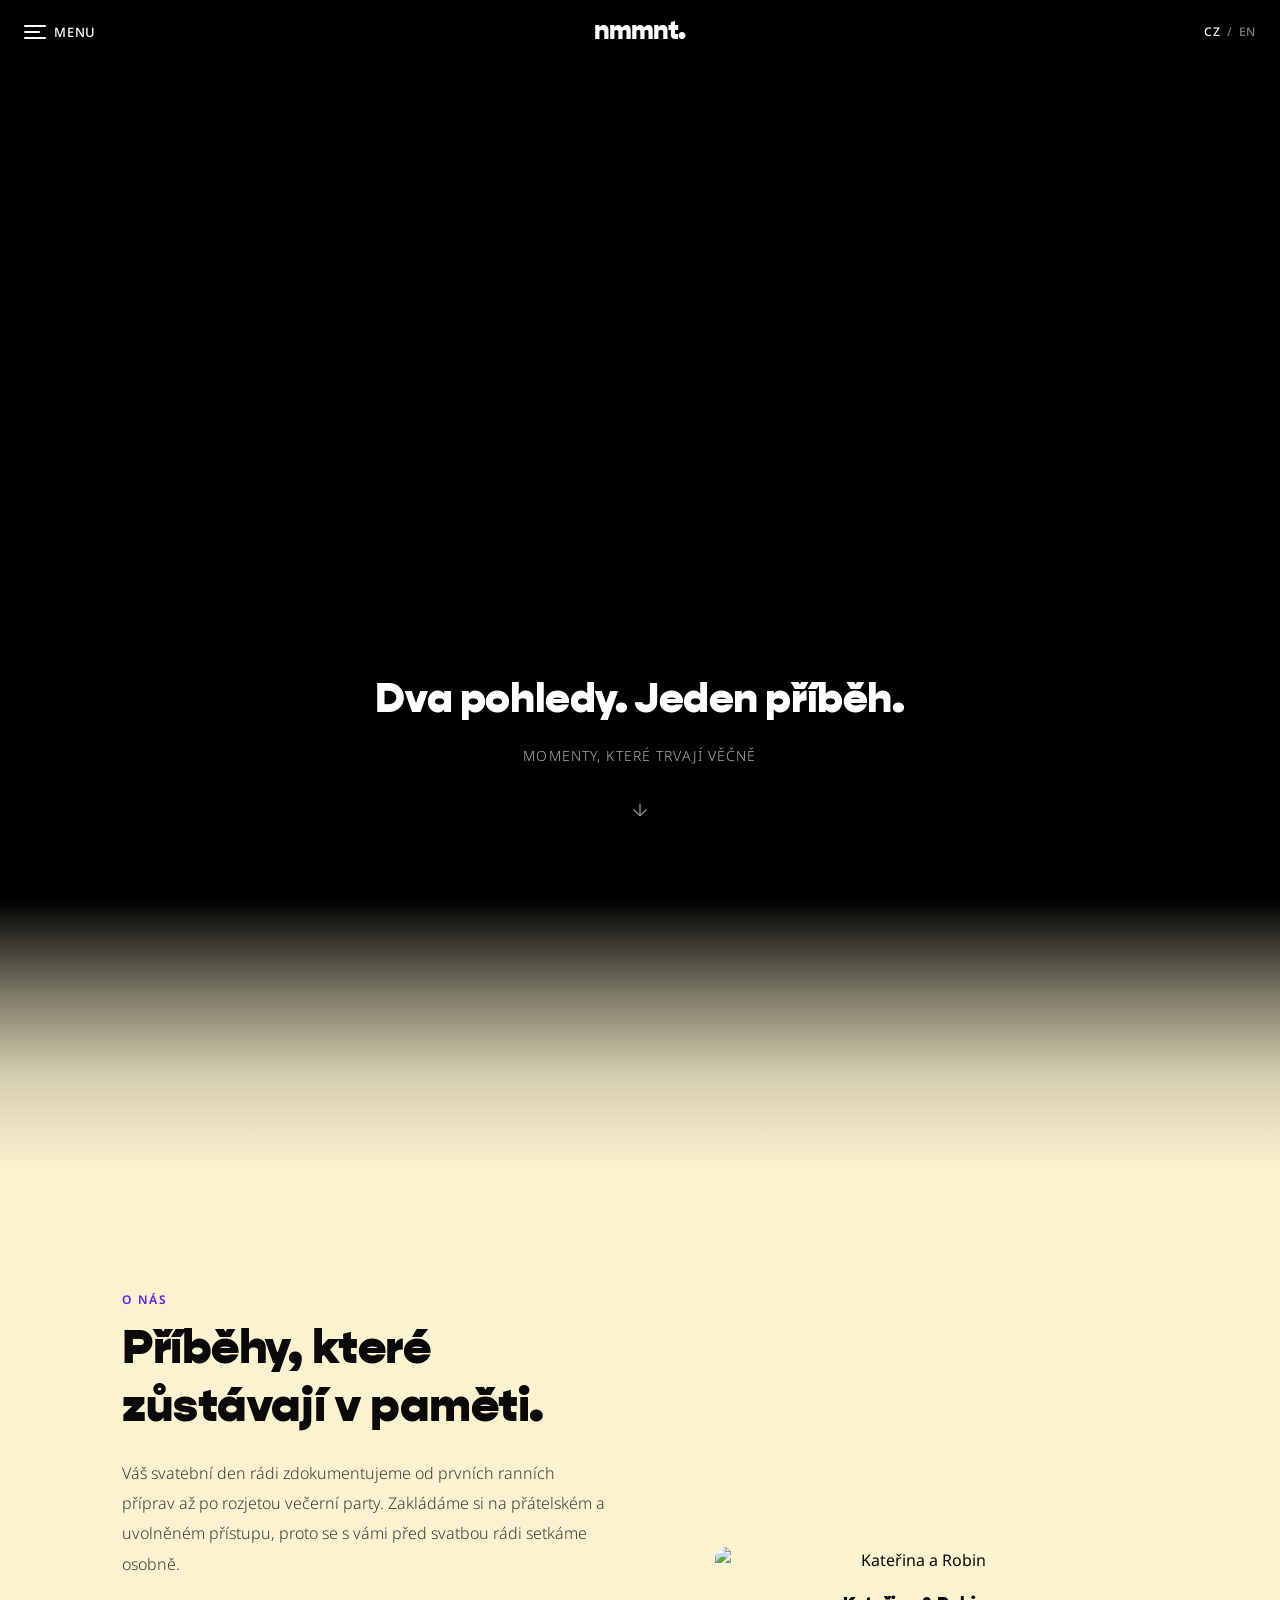
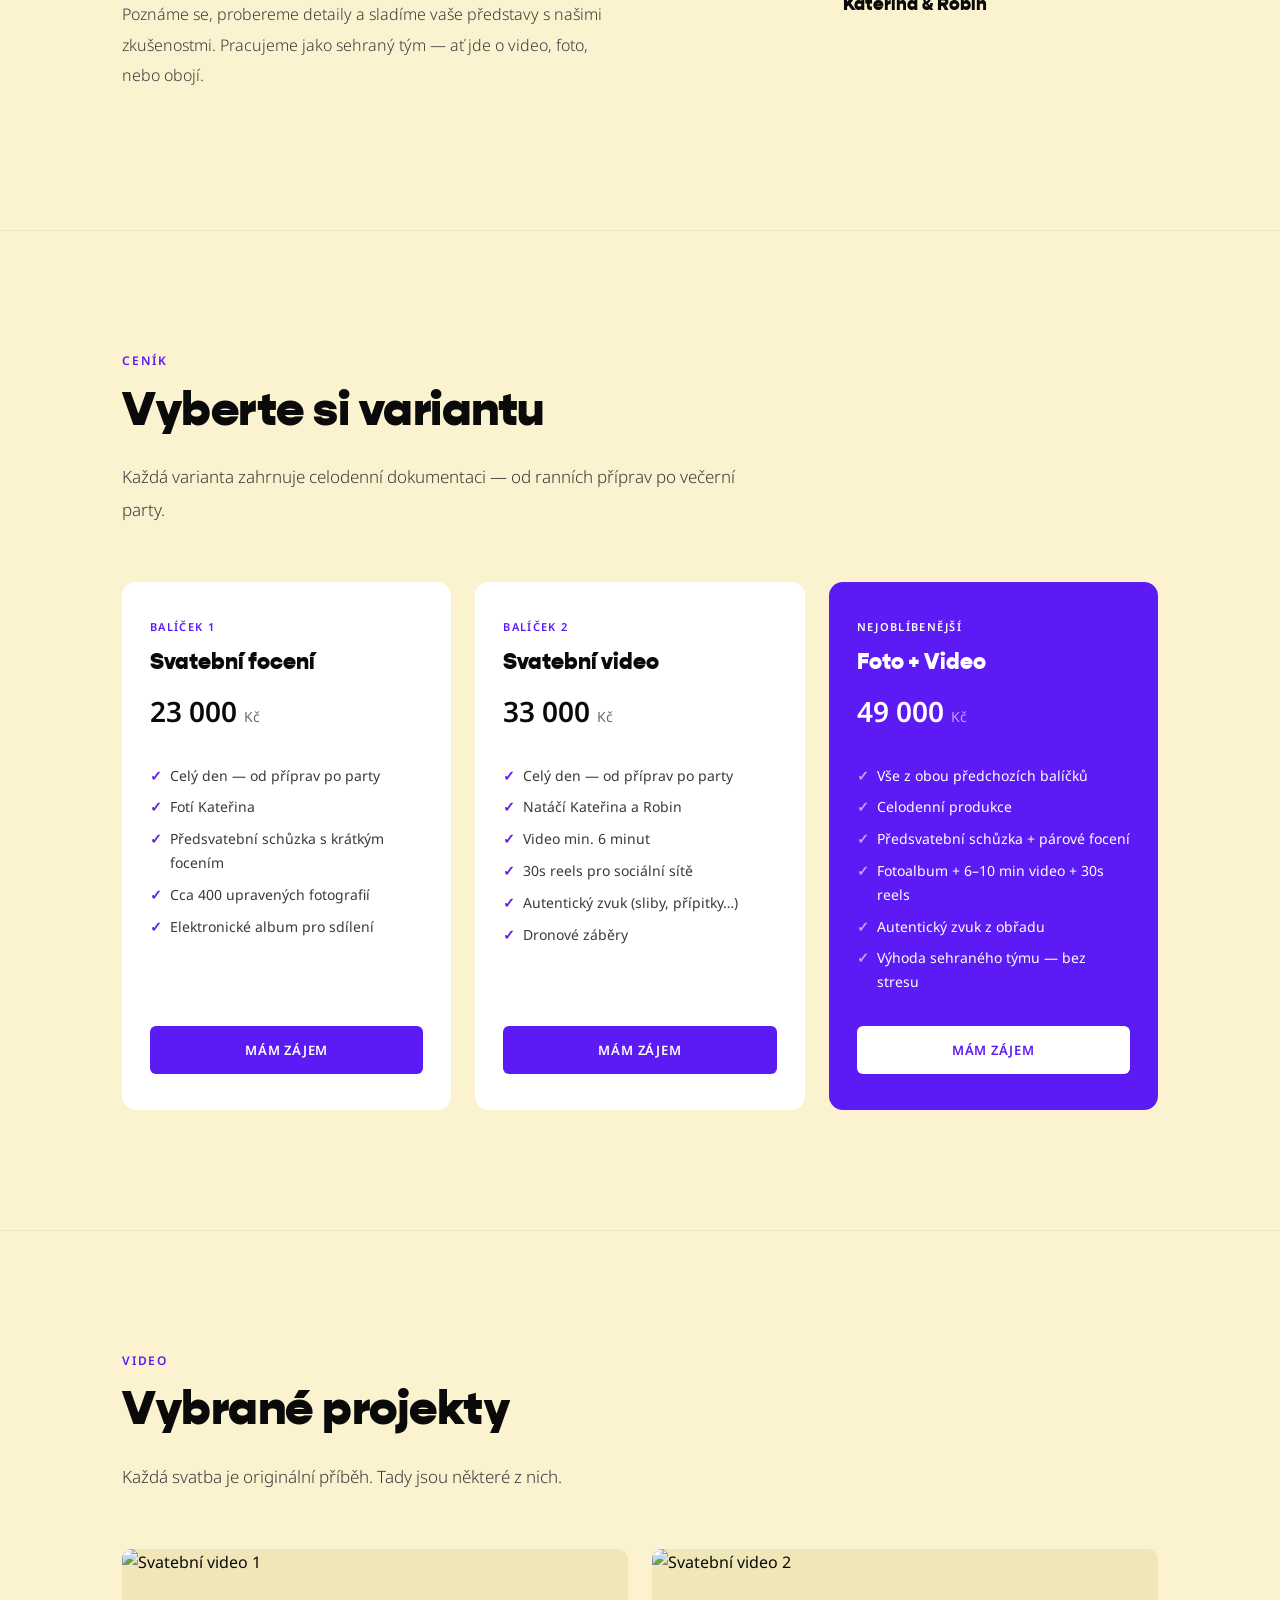
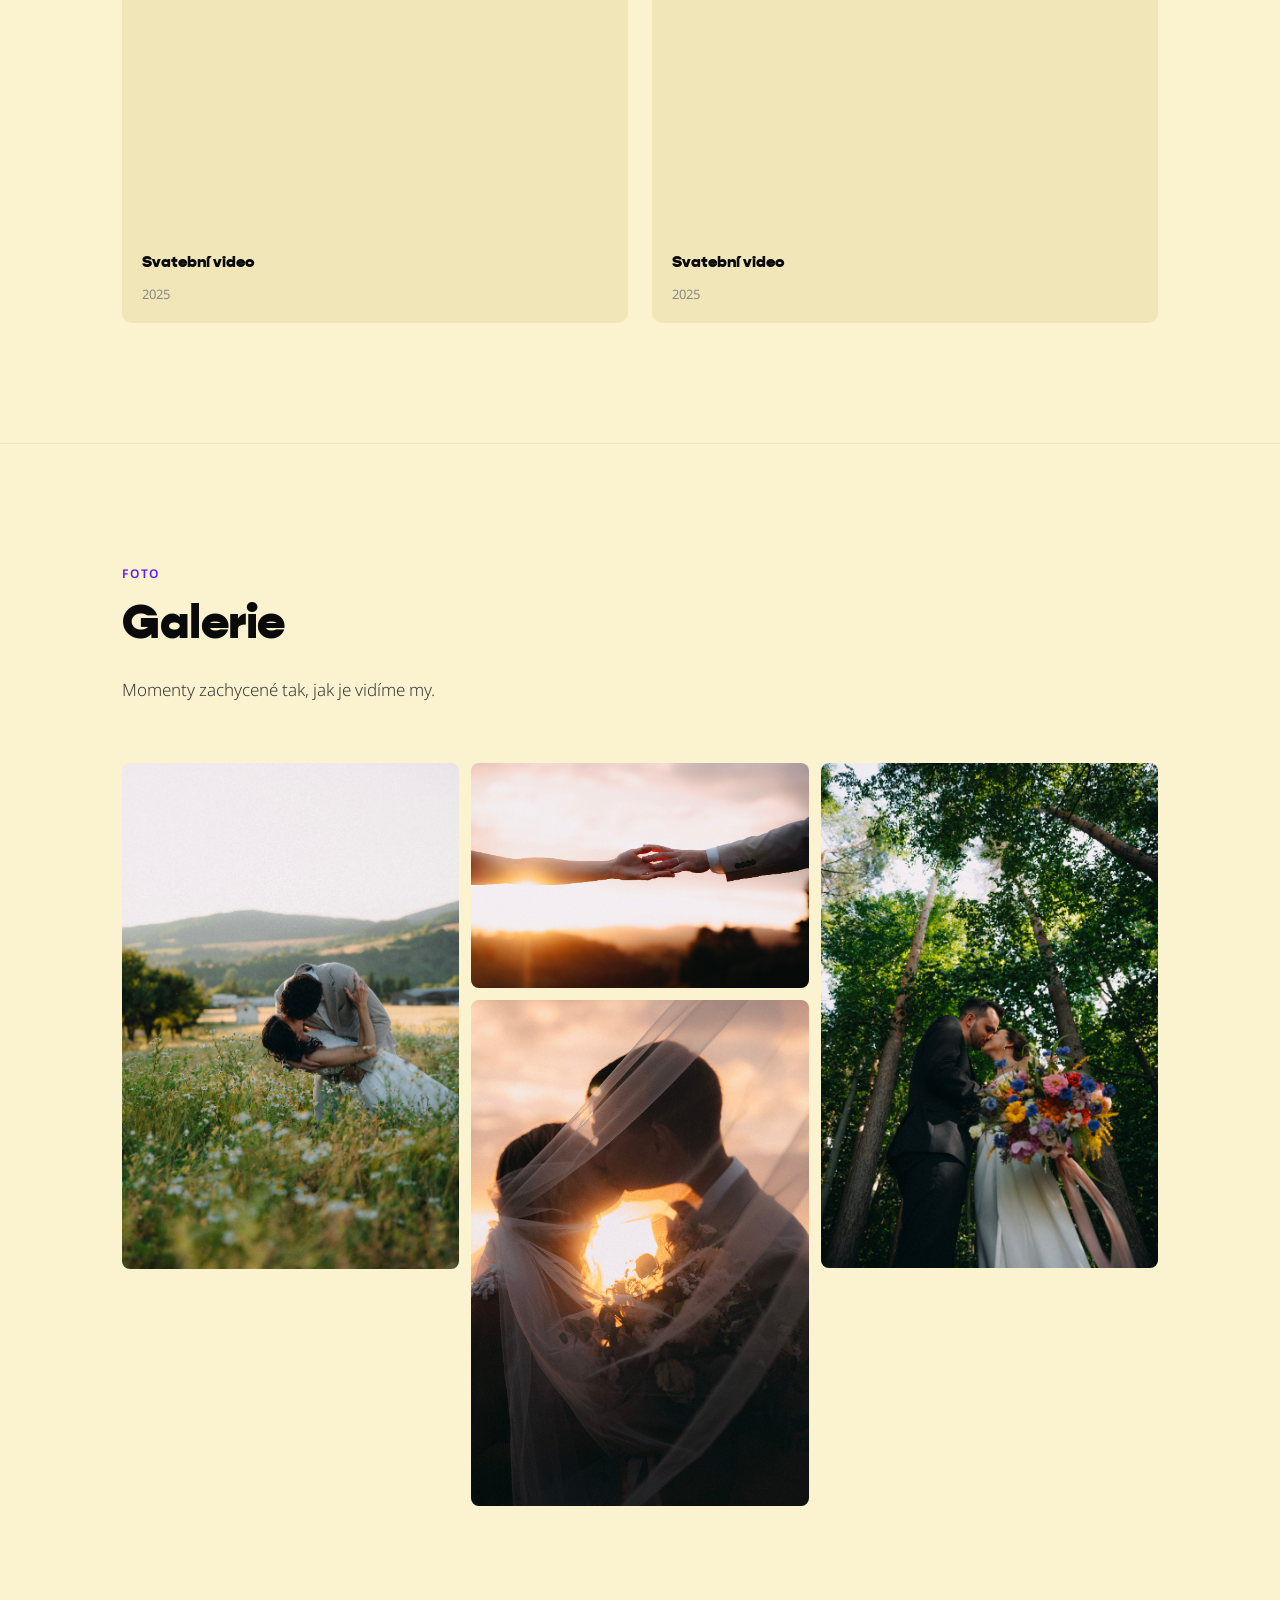
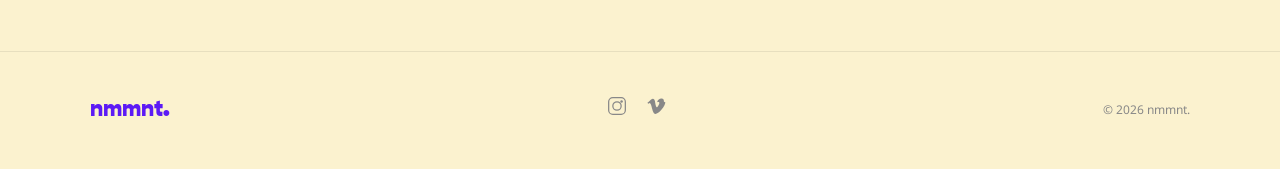
==== index.html @ 018c3c3c "Update index.html" ====
<!DOCTYPE html>
<html lang="cs">
<head>
    <meta charset="UTF-8">
    <meta name="viewport" content="width=device-width, initial-scale=1.0">
    <title>nmmnt. — svatební video &amp; foto</title>
    <meta name="description" content="nmmnt. — svatební video a foto produkce. Robin a Kateřina. Dva pohledy. Jeden příběh.">

    <link rel="preconnect" href="https://fonts.googleapis.com">
    <link rel="preconnect" href="https://fonts.gstatic.com" crossorigin>
    <link href="https://fonts.googleapis.com/css2?family=Noto+Sans:wght@300;400;500;600&display=swap" rel="stylesheet">

    <style>
        @font-face
        {
            font-family: 'GopherText';
            src: url('assets/fonts/GopherText-Heavy.woff2') format('woff2');
            font-weight: 800;
            font-style: normal;
            font-display: swap;
        }

        :root
        {
            --color-primary: #5c1af5;
            --color-bg: #fbf2cf;
            --color-bg-dark: #f0e6b8;
            --color-text: #0a0a0a;
            --color-text-light: #3a3a3a;
            --color-white: #ffffff;
            --color-gray: #888888;

            --font-heading: 'GopherText', 'Georgia', serif;
            --font-body: 'Noto Sans', sans-serif;

            --header-height: 64px;
            --inner-max: 1100px;
            --section-padding: 120px 32px;

            --ease-out: cubic-bezier(0.16, 1, 0.3, 1);
        }

        *, *::before, *::after { margin: 0; padding: 0; box-sizing: border-box; }

        html
        {
            font-size: 16px;
            scroll-behavior: smooth;
            -webkit-font-smoothing: antialiased;
            margin: 0;
            padding: 0;
            width: 100%;
            overflow-x: hidden;
        }

        body
        {
            font-family: var(--font-body);
            font-weight: 400;
            line-height: 1.7;
            color: var(--color-text);
            background: #000;
            margin: 0;
            padding: 0;
            width: 100%;
            overflow-x: hidden;
        }

        iframe
        {
            border: none;
            margin: 0;
            padding: 0;
        }

        a { color: inherit; text-decoration: none; }
        img { max-width: 100%; height: auto; display: block; }
        ul { list-style: none; }
        button { border: none; background: none; cursor: pointer; font-family: inherit; color: inherit; }

        /* HEADER */
        #header
        {
            position: fixed; top: 0; left: 0; width: 100%;
            height: var(--header-height); z-index: 1000;
            display: flex; align-items: center; justify-content: center;
            padding: 0 24px; transition: background 0.4s ease;
        }

        #header.scrolled
        {
            background: rgba(251, 242, 207, 0.92);
            backdrop-filter: blur(20px);
            -webkit-backdrop-filter: blur(20px);
        }

        .header-logo
        {
            position: absolute; left: 50%; transform: translateX(-50%);
            font-family: var(--font-heading); font-weight: 800; font-size: 26px;
            color: var(--color-primary); letter-spacing: -0.02em; z-index: 2;
        }

        .menu-toggle
        {
            position: absolute; left: 24px;
            display: flex; align-items: center; gap: 8px;
            font-size: 13px; font-weight: 500; letter-spacing: 0.06em;
            text-transform: uppercase; color: var(--color-text); z-index: 2;
            transition: color 0.3s ease;
        }

        .menu-toggle:hover { color: var(--color-primary); }

        .menu-toggle-icon
        {
            display: flex; flex-direction: column; gap: 4px; width: 22px;
        }

        .menu-toggle-icon span
        {
            display: block; height: 2px; background: currentColor;
            border-radius: 2px; transition: transform 0.3s ease, opacity 0.3s ease, width 0.3s ease;
        }

        .menu-toggle-icon span:nth-child(2) { width: 16px; }

        .menu-toggle.open .menu-toggle-icon span:nth-child(1) { transform: translateY(6px) rotate(45deg); }
        .menu-toggle.open .menu-toggle-icon span:nth-child(2) { opacity: 0; }
        .menu-toggle.open .menu-toggle-icon span:nth-child(3) { transform: translateY(-6px) rotate(-45deg); }

        .header-lang
        {
            position: absolute; right: 24px;
            display: flex; gap: 6px; font-size: 12px;
            font-weight: 500; letter-spacing: 0.06em; z-index: 2;
        }

        .header-lang a { color: var(--color-gray); transition: color 0.3s ease; }
        .header-lang a.active { color: var(--color-text); }
        .header-lang a:hover { color: var(--color-primary); }
        .header-lang span { color: var(--color-gray); }

        /* DROPDOWN MENU */
        .dropdown-menu
        {
            position: fixed; top: 0; left: 0; width: 100%; height: 100vh;
            background: rgba(251, 242, 207, 0.97);
            backdrop-filter: blur(30px); -webkit-backdrop-filter: blur(30px);
            z-index: 999; display: flex; align-items: center; justify-content: center;
            opacity: 0; visibility: hidden;
            transition: opacity 0.5s var(--ease-out), visibility 0.5s;
        }

        .dropdown-menu.open { opacity: 1; visibility: visible; }

        .dropdown-menu nav ul
        {
            display: flex; flex-direction: column; align-items: center; gap: 24px;
        }

        .dropdown-menu nav a
        {
            font-family: var(--font-heading); font-weight: 800;
            font-size: clamp(32px, 6vw, 52px); color: var(--color-text);
            letter-spacing: -0.01em; transition: color 0.3s ease;
        }

        .dropdown-menu nav a:hover { color: var(--color-primary); }

        .dropdown-menu .menu-socials
        {
            position: absolute; bottom: 48px; display: flex; gap: 32px;
        }

        .dropdown-menu .menu-socials a
        {
            font-size: 14px; font-weight: 400; color: var(--color-gray);
        }

        .dropdown-menu .menu-socials a:hover { color: var(--color-primary); }

        /* ============================================
           HERO — FIXED FULLSCREEN VIDEO (4:3)
           ============================================ */
        .hero
        {
            position: fixed;
            top: 0;
            left: 0;
            width: 100%;
            height: 100vh;
            overflow: hidden;
            z-index: 0;
            background: #000;
        }

        .hero-video
        {
            position: absolute;
            top: 0;
            left: 0;
            width: 100%;
            height: 100%;
            overflow: hidden;
            background: #000;
        }

        .hero-video iframe
        {
            position: absolute;
            top: 50%;
            left: 50%;
            width: 100vw;
            height: 75vw;
            min-height: 100vh;
            min-width: 133.33vh;
            transform: translate(-50%, -50%);
            pointer-events: none;
            border: none;
        }

        .hero-overlay
        {
            position: absolute;
            top: 0;
            left: 0;
            width: 100%;
            height: 100%;
            background: linear-gradient(
                to bottom,
                rgba(0, 0, 0, 0.25) 0%,
                rgba(0, 0, 0, 0.0) 35%,
                rgba(0, 0, 0, 0.45) 100%
            );
            z-index: 2;
            pointer-events: none;
        }

        .hero-spacer
        {
            position: relative;
            height: 100vh;
            z-index: 1;
            pointer-events: none;
        }

        .hero-content
        {
            position: fixed;
            bottom: 80px;
            left: 50%;
            transform: translateX(-50%);
            text-align: center;
            z-index: 3;
            width: 100%;
            padding: 0 24px;
            pointer-events: none;
            transition: opacity 0.1s linear;
        }

        .hero-tagline
        {
            font-family: var(--font-heading);
            font-weight: 800;
            font-size: clamp(24px, 4vw, 42px);
            color: var(--color-white);
            letter-spacing: -0.01em;
            margin-bottom: 8px;
            text-shadow: 0 2px 30px rgba(0, 0, 0, 0.4);
        }

        .hero-sub
        {
            font-size: 14px;
            font-weight: 300;
            color: rgba(255, 255, 255, 0.7);
            letter-spacing: 0.08em;
            text-transform: uppercase;
            margin-bottom: 32px;
        }

        .hero-scroll-hint
        {
            display: flex;
            flex-direction: column;
            align-items: center;
            gap: 8px;
            color: rgba(255, 255, 255, 0.6);
            font-size: 11px;
            letter-spacing: 0.12em;
            text-transform: uppercase;
        }

        .hero-scroll-hint svg
        {
            animation: scrollBounce 2s ease-in-out infinite;
        }

        @keyframes scrollBounce
        {
            0%, 100% { transform: translateY(0); }
            50% { transform: translateY(6px); }
        }

        /* ============================================
           CONTENT
           ============================================ */
        .content
        {
            position: relative;
            z-index: 10;
        }

        .content::before
        {
            content: '';
            display: block;
            height: 30vh;
            background: linear-gradient(
                to bottom,
                rgba(251, 242, 207, 0) 0%,
                rgba(251, 242, 207, 0.5) 35%,
                rgba(251, 242, 207, 0.85) 65%,
                rgba(251, 242, 207, 1) 100%
            );
            pointer-events: none;
        }

        .sec
        {
            background: var(--color-bg);
        }

        .section-inner
        {
            max-width: var(--inner-max); margin: 0 auto;
            padding: var(--section-padding);
        }

        .section-label
        {
            font-size: 12px; font-weight: 600; letter-spacing: 0.15em;
            text-transform: uppercase; color: var(--color-primary); margin-bottom: 12px;
        }

        .section-title
        {
            font-family: var(--font-heading); font-weight: 800;
            font-size: clamp(28px, 4.5vw, 48px); line-height: 1.2;
            color: var(--color-text); margin-bottom: 20px; letter-spacing: -0.01em;
        }

        .section-desc
        {
            font-size: clamp(15px, 1.6vw, 17px); font-weight: 300;
            line-height: 1.9; color: var(--color-text-light);
            max-width: 640px; margin-bottom: 56px;
        }

/* ABOUT */
.about-grid
{
    display: grid;
    grid-template-columns: 1fr 1fr;
    gap: 64px;
    align-items: center;
}

.about-text p
{
    font-size: 16px;
    font-weight: 300;
    line-height: 1.9;
    color: var(--color-text-light);
    margin-bottom: 20px;
}

.about-photo
{
    display: flex;
    flex-direction: column;
    align-items: center;
    text-align: center;
}

.about-photo img
{
    width: 100%;
    max-width: 400px;
    border-radius: 12px;
    margin-bottom: 16px;
}

.about-photo-caption
{
    font-family: var(--font-heading);
    font-weight: 800;
    font-size: 18px;
    color: var(--color-text);
}


        /* PRICING */
        .sec-pricing { border-top: 1px solid rgba(0,0,0,0.06); }

        .pricing-grid
        {
            display: grid; grid-template-columns: repeat(3, 1fr);
            gap: 24px; align-items: stretch;
        }

        .pricing-card
        {
            background: var(--color-white); border-radius: 14px;
            padding: 36px 28px; display: flex; flex-direction: column;
            transition: transform 0.4s var(--ease-out), box-shadow 0.4s ease;
        }

        .pricing-card:hover
        {
            transform: translateY(-4px);
            box-shadow: 0 16px 48px rgba(92, 26, 245, 0.08);
        }

        .pricing-card.featured
        {
            background: var(--color-primary); color: var(--color-white);
        }

        .pricing-card.featured .pricing-label,
        .pricing-card.featured .pricing-price,
        .pricing-card.featured .pricing-list li
        {
            color: var(--color-white);
        }

        .pricing-card.featured .pricing-list li::before
        {
            color: rgba(255,255,255,0.6);
        }

        .pricing-card.featured .pricing-cta
        {
            background: var(--color-white); color: var(--color-primary);
        }

        .pricing-card.featured .pricing-cta:hover
        {
            background: var(--color-bg);
        }

        .pricing-label
        {
            font-size: 11px; font-weight: 600; letter-spacing: 0.12em;
            text-transform: uppercase; color: var(--color-primary); margin-bottom: 8px;
        }

        .pricing-name
        {
            font-family: var(--font-heading); font-weight: 800;
            font-size: 22px; margin-bottom: 6px;
        }

        .pricing-price
        {
            font-size: 28px; font-weight: 600; color: var(--color-text);
            margin-bottom: 24px;
        }

        .pricing-price small
        {
            font-size: 14px; font-weight: 400; opacity: 0.6;
        }

        .pricing-list
        {
            flex: 1; margin-bottom: 28px;
        }

        .pricing-list li
        {
            font-size: 14px; line-height: 1.7; color: var(--color-text-light);
            padding: 4px 0 4px 20px; position: relative;
        }

        .pricing-list li::before
        {
            content: '✓'; position: absolute; left: 0;
            color: var(--color-primary); font-weight: 600;
        }

        .pricing-cta
        {
            display: inline-block; text-align: center;
            font-size: 13px; font-weight: 600; letter-spacing: 0.06em;
            text-transform: uppercase; color: var(--color-white);
            background: var(--color-primary); border: none;
            border-radius: 6px; padding: 13px 24px; cursor: pointer;
            transition: background 0.3s ease, transform 0.2s ease;
        }

        .pricing-cta:hover
        {
            background: #4a10d4; transform: translateY(-1px);
        }

        /* PORTFOLIO */
        .sec-portfolio { border-top: 1px solid rgba(0,0,0,0.06); }

        .portfolio-reel
        {
            display: grid; grid-template-columns: repeat(2, 1fr); gap: 24px;
        }

        .portfolio-item
        {
            cursor: pointer; border-radius: 10px; overflow: hidden;
            background: var(--color-bg-dark);
            transition: transform 0.4s var(--ease-out), box-shadow 0.4s ease;
        }

        .portfolio-item:hover
        {
            transform: translateY(-3px);
            box-shadow: 0 16px 48px rgba(92,26,245,0.1);
        }

        .portfolio-thumb
        {
            position: relative; aspect-ratio: 16/9; overflow: hidden;
        }

        .portfolio-thumb img
        {
            width: 100%; height: 100%; object-fit: cover;
            transition: transform 0.6s var(--ease-out);
        }

        .portfolio-item:hover .portfolio-thumb img { transform: scale(1.04); }

        .portfolio-play
        {
            position: absolute; top: 50%; left: 50%;
            transform: translate(-50%,-50%);
            width: 56px; height: 56px; background: rgba(92,26,245,0.85);
            border-radius: 50%; display: flex; align-items: center;
            justify-content: center; color: var(--color-white);
            opacity: 0; transition: opacity 0.3s ease;
        }

        .portfolio-item:hover .portfolio-play { opacity: 1; }

        .portfolio-info { padding: 16px 20px; }

        .portfolio-info h5
        {
            font-family: var(--font-heading); font-weight: 800;
            font-size: 16px; color: var(--color-text); margin-bottom: 3px;
        }

        .portfolio-info span { font-size: 13px; color: var(--color-gray); }

        /* FOTO — masonry-like grid */
        .sec-foto { border-top: 1px solid rgba(0,0,0,0.06); }

        .foto-grid
        {
            columns: 3;
            column-gap: 12px;
        }

        .foto-item
        {
            break-inside: avoid;
            border-radius: 8px;
            overflow: hidden;
            cursor: pointer;
            margin-bottom: 12px;
        }

        .foto-item img
        {
            width: 100%;
            height: auto;
            display: block;
            transition: transform 0.5s var(--ease-out);
        }

        .foto-item:hover img { transform: scale(1.04); }

        /* CONTACT */
        .sec-contact { border-top: 1px solid rgba(0,0,0,0.06); }

        .contact-grid
        {
            display: grid; grid-template-columns: 1fr 1fr;
            gap: 64px; align-items: start;
        }

        .contact-info { display: flex; flex-direction: column; gap: 28px; }

        .contact-item h5
        {
            font-size: 11px; font-weight: 600; letter-spacing: 0.12em;
            text-transform: uppercase; color: var(--color-gray); margin-bottom: 4px;
        }

        .contact-item a,
        .contact-item p { font-size: 17px; color: var(--color-text); }
        .contact-item a:hover { color: var(--color-primary); }

        .contact-form { display: flex; flex-direction: column; gap: 20px; }

        .form-group label
        {
            display: block; font-size: 11px; font-weight: 600;
            letter-spacing: 0.08em; text-transform: uppercase;
            color: var(--color-gray); margin-bottom: 6px;
        }

        .form-group input,
        .form-group textarea,
        .form-group select
        {
            width: 100%; background: rgba(0,0,0,0.04);
            border: 1px solid rgba(0,0,0,0.1); border-radius: 6px;
            padding: 12px 16px; color: var(--color-text);
            font-size: 15px; outline: none;
            transition: border-color 0.3s ease;
            font-family: var(--font-body);
        }

        .form-group input:focus,
        .form-group textarea:focus,
        .form-group select:focus { border-color: var(--color-primary); }

        .form-group textarea { resize: vertical; min-height: 100px; }

        .form-group select
        {
            appearance: none; -webkit-appearance: none;
            background-image: url("data:image/svg+xml,%3Csvg width='12' height='8' viewBox='0 0 12 8' fill='none' xmlns='http://www.w3.org/2000/svg'%3E%3Cpath d='M1 1L6 6L11 1' stroke='%23888' stroke-width='1.5'/%3E%3C/svg%3E");
            background-repeat: no-repeat; background-position: right 16px center;
            padding-right: 40px;
        }

        .form-submit
        {
            align-self: flex-start; font-size: 13px; font-weight: 600;
            letter-spacing: 0.06em; text-transform: uppercase;
            color: var(--color-white); background: var(--color-primary);
            border: none; border-radius: 6px; padding: 13px 36px;
            cursor: pointer; transition: background 0.3s ease, transform 0.2s ease;
        }

        .form-submit:hover { background: #4a10d4; transform: translateY(-1px); }

        /* FOOTER */
        #footer
        {
            position: relative; z-index: 10;
            background: var(--color-bg);
            border-top: 1px solid rgba(0,0,0,0.08); padding: 40px 32px;
        }

        .footer-inner
        {
            max-width: var(--inner-max); margin: 0 auto;
            display: flex; align-items: center; justify-content: space-between;
        }

        .footer-logo
        {
            font-family: var(--font-heading); font-weight: 800;
            font-size: 22px; color: var(--color-primary);
        }

        .footer-social { display: flex; gap: 20px; }
        .footer-social a { color: var(--color-gray); transition: color 0.3s ease; }
        .footer-social a:hover { color: var(--color-primary); }
        .footer-copy { font-size: 12px; color: var(--color-gray); }

        /* MODAL */
        .modal
        {
            position: fixed; top: 0; left: 0; width: 100%; height: 100%;
            z-index: 10000; display: flex; align-items: center;
            justify-content: center; opacity: 0; visibility: hidden;
            transition: opacity 0.4s ease, visibility 0.4s;
        }

        .modal.open { opacity: 1; visibility: visible; }

        .modal-bg
        {
            position: absolute; top: 0; left: 0; width: 100%; height: 100%;
            background: rgba(0,0,0,0.92); cursor: pointer;
        }

        .modal-close
        {
            position: absolute; top: 20px; right: 28px;
            font-size: 36px; color: var(--color-white); z-index: 2;
            line-height: 1; transition: opacity 0.3s ease;
        }

        .modal-close:hover { opacity: 0.6; }

        .modal-inner
        {
            position: relative; z-index: 1; width: 90%;
            max-width: 1100px; aspect-ratio: 16/9;
        }

        .modal-inner iframe
        {
            width: 100%; height: 100%; border: none; border-radius: 8px;
        }

        /* ANIMATIONS */
        .anime
        {
            opacity: 0; transform: translateY(30px);
            transition: opacity 0.8s var(--ease-out), transform 0.8s var(--ease-out);
        }

        .anime.visible { opacity: 1; transform: translateY(0); }

        .pricing-grid .anime:nth-child(2) { transition-delay: 0.1s; }
        .pricing-grid .anime:nth-child(3) { transition-delay: 0.2s; }

        .portfolio-reel .anime:nth-child(2) { transition-delay: 0.1s; }
        .portfolio-reel .anime:nth-child(3) { transition-delay: 0.2s; }
        .portfolio-reel .anime:nth-child(4) { transition-delay: 0.3s; }

        /* RESPONSIVE */
        @media (max-width: 1024px)
        {
            .about-grid, .contact-grid { grid-template-columns: 1fr; gap: 48px; }
            .pricing-grid { grid-template-columns: 1fr; max-width: 420px; margin: 0 auto; }
            .about-team-single { margin-top: 16px; }
        }

        @media (max-width: 768px)
        {
            :root { --section-padding: 72px 20px; --header-height: 56px; }
            .menu-toggle-label { display: none; }
            .portfolio-reel { grid-template-columns: 1fr; }
            .foto-grid { columns: 2; }
            .footer-inner { flex-direction: column; gap: 16px; text-align: center; }
        }

        @media (max-width: 480px)
        {
            .foto-grid { columns: 1; }
        }

        body.locked { overflow: hidden; }

        #header.on-video .menu-toggle,
        #header.on-video .header-logo,
        #header.on-video .header-lang a { color: var(--color-white); }
        #header.on-video .header-lang a.active { color: var(--color-white); }
        #header.on-video .header-lang span { color: rgba(255,255,255,0.5); }
        #header.on-video .header-lang a:not(.active) { color: rgba(255,255,255,0.5); }
    </style>
</head>
<body>

    <!-- HEADER -->
    <header id="header" class="on-video">
        <button class="menu-toggle" id="menu-toggle" aria-label="Menu">
            <span class="menu-toggle-icon">
                <span></span><span></span><span></span>
            </span>
            <span class="menu-toggle-label">Menu</span>
        </button>
        <a href="#" class="header-logo">nmmnt.</a>
        <div class="header-lang">
            <a href="#" class="active">CZ</a>
            <span>/</span>
            <a href="en/">EN</a>
        </div>
    </header>

    <!-- DROPDOWN MENU -->
    <div class="dropdown-menu" id="dropdown-menu">
        <nav>
            <ul>
                <li><a href="#about" data-menu>O nás</a></li>
                <li><a href="#pricing" data-menu>Ceník</a></li>
                <li><a href="#portfolio" data-menu>Video</a></li>
                <li><a href="#foto" data-menu>Foto</a></li>
                <li><a href="#contact" data-menu>Kontakt</a></li>
            </ul>
        </nav>
        <div class="menu-socials">
            <a href="https://www.instagram.com/nmmnt__" target="_blank" rel="noopener">Instagram</a>
            <a href="https://vimeo.com/nmmnt" target="_blank" rel="noopener">Vimeo</a>
        </div>
    </div>

    <!-- HERO — FIXED FULLSCREEN VIDEO BACKGROUND -->
    <div class="hero">
        <div class="hero-video">
            <iframe
                src="https://player.vimeo.com/video/1209288154?autoplay=1&loop=1&muted=1&controls=0&title=0&byline=0&portrait=0&sidedock=0&transparent=0"
                allow="autoplay; fullscreen"
                allowfullscreen
                loading="eager"
                title="nmmnt. showreel"
            ></iframe>
        </div>
        <div class="hero-overlay"></div>
    </div>

    <!-- Hero content (fixed over video) -->
    <div class="hero-content" id="hero-content">
        <h1 class="hero-tagline">Dva pohledy. Jeden příběh.</h1>
        <p class="hero-sub">Momenty, které trvají věčně</p>
        <div class="hero-scroll-hint">
            <svg width="20" height="20" viewBox="0 0 24 24" fill="none" stroke="currentColor" stroke-width="1.5" stroke-linecap="round" stroke-linejoin="round"><path d="M12 5v14M19 12l-7 7-7-7"/></svg>
        </div>
    </div>

    <!-- Spacer -->
    <div class="hero-spacer"></div>

    <!-- CONTENT -->
    <main class="content">

<!-- O NÁS -->
<section class="sec" id="about">
    <div class="section-inner">
        <div class="section-label anime">O nás</div>
        <h2 class="section-title anime">Příběhy, které<br>zůstávají v paměti.</h2>

        <div class="about-grid">
            <div class="about-text anime">
                <p>Váš svatební den rádi zdokumentujeme od prvních ranních příprav až po rozjetou večerní party. Zakládáme si na přátelském a uvolněném přístupu, proto se s vámi před svatbou rádi setkáme osobně.</p>
                <p>Poznáme se, probereme detaily a sladíme vaše představy s našimi zkušenostmi. Pracujeme jako sehraný tým — ať jde o video, foto, nebo obojí.</p>
            </div>
            <div class="about-photo anime">
                <img src="assets/img/KR_2.jpeg" alt="Kateřina a Robin" loading="lazy">
                <div class="about-photo-caption">Kateřina &amp; Robin</div>
            </div>
        </div>
    </div>
</section>


        <!-- CENÍK -->
        <section class="sec sec-pricing" id="pricing">
            <div class="section-inner">
                <div class="section-label anime">Ceník</div>
                <h2 class="section-title anime">Vyberte si variantu</h2>
                <p class="section-desc anime">Každá varianta zahrnuje celodenní dokumentaci — od ranních příprav po večerní party.</p>

                <div class="pricing-grid">
                    <div class="pricing-card anime">
                        <div class="pricing-label">Balíček 1</div>
                        <h3 class="pricing-name">Svatební focení</h3>
                        <div class="pricing-price">23 000 <small>Kč</small></div>
                        <ul class="pricing-list">
                            <li>Celý den — od příprav po party</li>
                            <li>Fotí Kateřina</li>
                            <li>Předsvatební schůzka s krátkým focením</li>
                            <li>Cca 400 upravených fotografií</li>
                            <li>Elektronické album pro sdílení</li>
                        </ul>
                        <a href="#contact" class="pricing-cta">Mám zájem</a>
                    </div>

                    <div class="pricing-card anime">
                        <div class="pricing-label">Balíček 2</div>
                        <h3 class="pricing-name">Svatební video</h3>
                        <div class="pricing-price">33 000 <small>Kč</small></div>
                        <ul class="pricing-list">
                            <li>Celý den — od příprav po party</li>
                            <li>Natáčí Kateřina a Robin</li>
                            <li>Video min. 6 minut</li>
                            <li>30s reels pro sociální sítě</li>
                            <li>Autentický zvuk (sliby, přípitky…)</li>
                            <li>Dronové záběry</li>
                        </ul>
                        <a href="#contact" class="pricing-cta">Mám zájem</a>
                    </div>

                    <div class="pricing-card featured anime">
                        <div class="pricing-label">Nejoblíbenější</div>
                        <h3 class="pricing-name">Foto + Video</h3>
                        <div class="pricing-price">49 000 <small>Kč</small></div>
                        <ul class="pricing-list">
                            <li>Vše z obou předchozích balíčků</li>
                            <li>Celodenní produkce</li>
                            <li>Předsvatební schůzka + párové focení</li>
                            <li>Fotoalbum + 6–10 min video + 30s reels</li>
                            <li>Autentický zvuk z obřadu</li>
                            <li>Výhoda sehraného týmu — bez stresu</li>
                        </ul>
                        <a href="#contact" class="pricing-cta">Mám zájem</a>
                    </div>
                </div>
            </div>
        </section>

<!-- VIDEO PORTFOLIO -->
<section class="sec sec-portfolio" id="portfolio">
    <div class="section-inner">
        <div class="section-label anime">Video</div>
        <h2 class="section-title anime">Vybrané projekty</h2>
        <p class="section-desc anime">Každá svatba je originální příběh. Tady jsou některé z nich.</p>

        <div class="portfolio-reel">
            <div class="portfolio-item anime btn-vimeo" data-vimeo-id="1207178367">
                <div class="portfolio-thumb">
                    <img src="" alt="Svatební video 1" loading="lazy" data-vimeo-thumb="1207178367">
                    <div class="portfolio-play">
                        <svg width="24" height="24" viewBox="0 0 24 24" fill="currentColor"><polygon points="6,3 20,12 6,21"/></svg>
                    </div>
                </div>
                <div class="portfolio-info">
                    <h5>Svatební video</h5>
                    <span>2025</span>
                </div>
            </div>

            <div class="portfolio-item anime btn-vimeo" data-vimeo-id="1149905901">
                <div class="portfolio-thumb">
                    <img src="" alt="Svatební video 2" loading="lazy" data-vimeo-thumb="1149905901">
                    <div class="portfolio-play">
                        <svg width="24" height="24" viewBox="0 0 24 24" fill="currentColor"><polygon points="6,3 20,12 6,21"/></svg>
                    </div>
                </div>
                <div class="portfolio-info">
                    <h5>Svatební video</h5>
                    <span>2025</span>
                </div>
            </div>
        </div>
    </div>
</section>


        <!-- FOTO -->
        <section class="sec sec-foto" id="foto">
            <div class="section-inner">
                <div class="section-label anime">Foto</div>
                <h2 class="section-title anime">Galerie</h2>
                <p class="section-desc anime">Momenty zachycené tak, jak je vidíme my.</p>

                <div class="foto-grid">
                    <div class="foto-item anime"><img src="assets/img/foto-1.jpg" alt="Foto 1" loading="lazy"></div>
                    <div class="foto-item anime"><img src="assets/img/foto-2.jpg" alt="Foto 2" loading="lazy"></div>
                    <div class="foto-item anime"><img src="assets/img/foto-3.jpg" alt="Foto 3" loading="lazy"></div>
                    <div class="foto-item anime"><img src="assets/img/foto-4.jpg" alt="Foto 4" loading="lazy"></div>
                    <div class="foto-item anime"><img src="assets/img/foto-5.jpg" alt="Foto 5" loading="lazy"></div>
                    <div class="foto-item anime"><img src="assets/img/foto-6.jpg" alt="Foto 6" loading="lazy"></div>
                    <div class="foto-item anime"><img src="assets/img/foto-7.jpg" alt="Foto 7" loading="lazy"></div>
                    <div class="foto-item anime"><img src="assets/img/foto-8.jpg" alt="Foto 8" loading="lazy"></div>
                    <div class="foto-item anime"><img src="assets/img/foto-9.jpg" alt="Foto 9" loading="lazy"></div>
                    <div class="foto-item anime"><img src="assets/img/foto-10.jpg" alt="Foto 10" loading="lazy"></div>
                    <div class="foto-item anime"><img src="assets/img/foto-11.jpg" alt="Foto 11" loading="lazy"></div>
                    <div class="foto-item anime"><img src="assets/img/foto-12.jpg" alt="Foto 12" loading="lazy"></div>
                    <div class="foto-item anime"><img src="assets/img/foto-13.jpg" alt="Foto 13" loading="lazy"></div>
                    <div class="foto-item anime"><img src="assets/img/foto-14.jpg" alt="Foto 14" loading="lazy"></div>
                    <div class="foto-item anime"><img src="assets/img/foto-15.jpg" alt="Foto 15" loading="lazy"></div>
                    <div class="foto-item anime"><img src="assets/img/foto-16.jpg" alt="Foto 16" loading="lazy"></div>
                    <div class="foto-item anime"><img src="assets/img/foto-17.jpg" alt="Foto 17" loading="lazy"></div>
                    <div class="foto-item anime"><img src="assets/img/foto-18.jpg" alt="Foto 18" loading="lazy"></div>
                    <div class="foto-item anime"><img src="assets/img/foto-19.jpg" alt="Foto 19" loading="lazy"></div>
                    <div class="foto-item anime"><img src="assets/img/foto-20.jpg" alt="Foto 20" loading="lazy"></div>
                    <div class="foto-item anime"><img src="assets/img/foto-21.jpg" alt="Foto 21" loading="lazy"></div>
                    <div class="foto-item anime"><img src="assets/img/foto-22.jpg" alt="Foto 22" loading="lazy"></div>
                    <div class="foto-item anime"><img src="assets/img/foto-23.jpg" alt="Foto 23" loading="lazy"></div>
                    <div class="foto-item anime"><img src="assets/img/foto-24.jpg" alt="Foto 24" loading="lazy"></div>
                    <div class="foto-item anime"><img src="assets/img/foto-25.jpg" alt="Foto 25" loading="lazy"></div>
                    <div class="foto-item anime"><img src="assets/img/foto-26.jpg" alt="Foto 26" loading="lazy"></div>
                    <div class="foto-item anime"><img src="assets/img/foto-27.jpg" alt="Foto 27" loading="lazy"></div>
                    <div class="foto-item anime"><img src="assets/img/foto-28.jpg" alt="Foto 28" loading="lazy"></div>
                    <div class="foto-item anime"><img src="assets/img/foto-29.jpg" alt="Foto 29" loading="lazy"></div>
                    <div class="foto-item anime"><img src="assets/img/foto-30.jpg" alt="Foto 30" loading="lazy"></div>
                </div>
            </div>
        </section>

        <!-- KONTAKT -->
        <section class="sec sec-contact" id="contact">
            <div class="section-inner">
                <div class="section-label anime">Kontakt</div>
                <h2 class="section-title anime">Těšíme se na vaši odpověď</h2>

                <div class="contact-grid">
                    <div class="contact-info anime">
                        <div class="contact-item">
                            <h5>E-mail</h5>
                            <a href="mailto:info@nmmnt.com">info@nmmnt.com</a>
                        </div>
                        <div class="contact-item">
                            <h5>Telefon</h5>
                            <a href="tel:+420000000000">+420 000 000 000</a>
                        </div>
                        <div class="contact-item">
                            <h5>Instagram</h5>
                            <a href="https://www.instagram.com/nmmnt__" target="_blank" rel="noopener">@nmmnt__</a>
                        </div>
                        <div class="contact-item">
                            <h5>Sídlo</h5>
                            <p>Praha, Česká republika</p>
                        </div>
                    </div>

                    <form class="contact-form anime" action="https://formspree.io/f/YOUR_FORM_ID" method="POST">
                        <div class="form-group">
                            <label for="name">Jméno</label>
                            <input type="text" id="name" name="name" required>
                        </div>
                        <div class="form-group">
                            <label for="email">E-mail</label>
                            <input type="email" id="email" name="email" required>
                        </div>
                        <div class="form-group">
                            <label for="service">Balíček</label>
                            <select id="service" name="service">
                                <option value="" disabled selected>Vyberte…</option>
                                <option value="foto-23000">Svatební focení — 23 000 Kč</option>
                                <option value="video-33000">Svatební video — 33 000 Kč</option>
                                <option value="komplet-49000">Foto + Video — 49 000 Kč</option>
                                <option value="jine">Jiné / Nezávazná poptávka</option>
                            </select>
                        </div>
                        <div class="form-group">
                            <label for="date">Termín svatby</label>
                            <input type="date" id="date" name="date">
                        </div>
                        <div class="form-group">
                            <label for="message">Zpráva</label>
                            <textarea id="message" name="message" rows="4" placeholder="Řekněte nám o vaší svatbě…"></textarea>
                        </div>
                        <button type="submit" class="form-submit">Odeslat</button>
                    </form>
                </div>
            </div>
        </section>

    </main>

    <!-- FOOTER -->
    <footer id="footer">
        <div class="footer-inner">
            <a href="#" class="footer-logo">nmmnt.</a>
            <div class="footer-social">
                <a href="https://www.instagram.com/nmmnt__" target="_blank" rel="noopener" aria-label="Instagram">
                    <svg width="20" height="20" viewBox="0 0 24 24" fill="none" stroke="currentColor" stroke-width="1.5" stroke-linecap="round" stroke-linejoin="round"><rect x="2" y="2" width="20" height="20" rx="5"/><circle cx="12" cy="12" r="5"/><circle cx="17.5" cy="6.5" r="1.5" fill="currentColor" stroke="none"/></svg>
                </a>
                <a href="https://vimeo.com/nmmnt" target="_blank" rel="noopener" aria-label="Vimeo">
                    <svg width="20" height="20" viewBox="0 0 24 24" fill="currentColor"><path d="M22 7.42c-.1 2.15-1.6 5.09-4.5 8.82C14.5 19.74 12.1 21.5 10.1 21.5c-1.24 0-2.3-1.15-3.16-3.45-.58-2.1-1.15-4.22-1.73-6.33-.64-2.3-1.33-3.45-2.06-3.45-.16 0-.72.34-1.68 1.01L.5 8.05c1.06-.93 2.1-1.86 3.13-2.8C5.02 4.04 6.1 3.38 6.83 3.31c1.47-.14 2.37.86 2.71 3.01.37 2.32.62 3.76.77 4.32.43 1.94.9 2.92 1.41 2.92.4 0 1-.63 1.8-1.89.8-1.26 1.22-2.22 1.28-2.88.11-1.09-.32-1.64-1.28-1.64-.46 0-.93.1-1.42.32.94-3.09 2.74-4.59 5.42-4.51 1.98.05 2.91 1.34 2.8 3.86z"/></svg>
                </a>
            </div>
            <span class="footer-copy">&copy; 2026 nmmnt.</span>
        </div>
    </footer>

    <!-- VIDEO MODAL -->
    <div class="modal" id="modal-video">
        <div class="modal-bg"></div>
        <button class="modal-close" aria-label="Zavřít">&times;</button>
        <div class="modal-inner">
            <iframe id="modal-iframe" src="" allow="autoplay; fullscreen" allowfullscreen></iframe>
        </div>
    </div>

    <!-- JS -->
    <script>
    document.addEventListener('DOMContentLoaded', function ()
    {
        var toggle = document.getElementById('menu-toggle');
        var dropdown = document.getElementById('dropdown-menu');

        toggle.addEventListener('click', function ()
        {
            toggle.classList.toggle('open');
            dropdown.classList.toggle('open');
            document.body.classList.toggle('locked');
        });

        document.querySelectorAll('[data-menu]').forEach(function (link)
        {
            link.addEventListener('click', function ()
            {
                toggle.classList.remove('open');
                dropdown.classList.remove('open');
                document.body.classList.remove('locked');
            });
        });

        var header = document.getElementById('header');
        var heroContent = document.getElementById('hero-content');
        var contentEl = document.querySelector('.content');

        function updateHeader()
        {
            var scrollY = window.scrollY;
            var contentTop = contentEl.getBoundingClientRect().top + scrollY;

            var fadeStart = window.innerHeight * 0.3;
            var fadeEnd = window.innerHeight * 0.8;
            if (scrollY <= fadeStart)
            {
                heroContent.style.opacity = '1';
            }
            else if (scrollY >= fadeEnd)
            {
                heroContent.style.opacity = '0';
            }
            else
            {
                heroContent.style.opacity = String(1 - (scrollY - fadeStart) / (fadeEnd - fadeStart));
            }

            if (scrollY < contentTop - 100)
            {
                header.classList.add('on-video');
                header.classList.remove('scrolled');
                header.style.background = 'transparent';
            }
            else
            {
                header.classList.remove('on-video');
                header.style.background = '';
                header.classList.add('scrolled');
            }
        }

        window.addEventListener('scroll', updateHeader, { passive: true });
        updateHeader();

        document.querySelectorAll('a[href^="#"]').forEach(function (anchor)
        {
            anchor.addEventListener('click', function (e)
            {
                e.preventDefault();
                var id = this.getAttribute('href').substring(1);
                var target = document.getElementById(id);
                if (target)
                {
                    window.scrollTo({ top: target.offsetTop - 64, behavior: 'smooth' });
                }
            });
        });

        var animeEls = document.querySelectorAll('.anime');
        if ('IntersectionObserver' in window)
        {
            var observer = new IntersectionObserver(function (entries)
            {
                entries.forEach(function (entry)
                {
                    if (entry.isIntersecting)
                    {
                        entry.target.classList.add('visible');
                        observer.unobserve(entry.target);
                    }
                });
            }, { threshold: 0.12, rootMargin: '0px 0px -30px 0px' });
            animeEls.forEach(function (el) { observer.observe(el); });
        }
        else { animeEls.forEach(function (el) { el.classList.add('visible'); }); }

        var modal = document.getElementById('modal-video');
        var modalIframe = document.getElementById('modal-iframe');

        function openModal(vimeoId)
        {
            modalIframe.src = 'https://player.vimeo.com/video/' + vimeoId + '?autoplay=1&title=0&byline=0&portrait=0';
            modal.classList.add('open');
            document.body.classList.add('locked');
        }

        function closeModal()
        {
            modal.classList.remove('open');
            document.body.classList.remove('locked');
            setTimeout(function () { modalIframe.src = ''; }, 400);
        }

        document.querySelectorAll('.btn-vimeo').forEach(function (btn)
        {
            btn.addEventListener('click', function ()
            {
                var id = this.getAttribute('data-vimeo-id');
                if (id && id.indexOf('VIMEO_ID') === -1) { openModal(id); }
            });
        });

        modal.querySelector('.modal-close').addEventListener('click', closeModal);
        modal.querySelector('.modal-bg').addEventListener('click', closeModal);
        document.addEventListener('keydown', function (e) { if (e.key === 'Escape') closeModal(); });

        /* Foto lightbox */
        document.querySelectorAll('.foto-item').forEach(function (item)
        {
            item.addEventListener('click', function ()
            {
                var img = this.querySelector('img');
                if (!img) return;
                var lb = document.createElement('div');
                lb.className = 'modal open';
                lb.style.zIndex = '10001';
                lb.innerHTML = '<div class="modal-bg"></div>'
                    + '<button class="modal-close" aria-label="Zavřít">&times;</button>'
                    + '<div class="modal-inner" style="aspect-ratio:auto;max-height:90vh;display:flex;align-items:center;justify-content:center;">'
                    + '<img src="' + img.src + '" alt="' + (img.alt || '') + '" style="max-width:100%;max-height:90vh;object-fit:contain;border-radius:8px;">'
                    + '</div>';
                document.body.appendChild(lb);
                document.body.classList.add('locked');
                function closeLb()
                {
                    lb.classList.remove('open');
                    document.body.classList.remove('locked');
                    setTimeout(function () { lb.remove(); }, 400);
                }
                lb.querySelector('.modal-bg').addEventListener('click', closeLb);
                lb.querySelector('.modal-close').addEventListener('click', closeLb);
            });
        });

        var form = document.querySelector('.contact-form');
        if (form)
        {
            form.addEventListener('submit', function ()
            {
                var btn = form.querySelector('.form-submit');
                if (btn) { btn.textContent = 'Odesílám…'; btn.style.opacity = '0.7'; btn.style.pointerEvents = 'none'; }
            });
        }
        /* ---- Vimeo thumbnails auto-load ---- */
document.querySelectorAll('[data-vimeo-thumb]').forEach(function (img)
{
    var id = img.getAttribute('data-vimeo-thumb');
    fetch('https://vimeo.com/api/v2/video/' + id + '.json')
        .then(function (res) { return res.json(); })
        .then(function (data)
        {
            if (data && data[0])
            {
                /* Use the largest thumbnail available */
                var thumb = data[0].thumbnail_large || data[0].thumbnail_medium || data[0].thumbnail_small;
                /* Replace _640 with _1280 for higher resolution */
                thumb = thumb.replace('_640', '_1280');
                img.src = thumb;
            }
        })
        .catch(function () { /* Thumbnail load failed — keep placeholder bg */ });
});

    });
    </script>

</body>
</html>
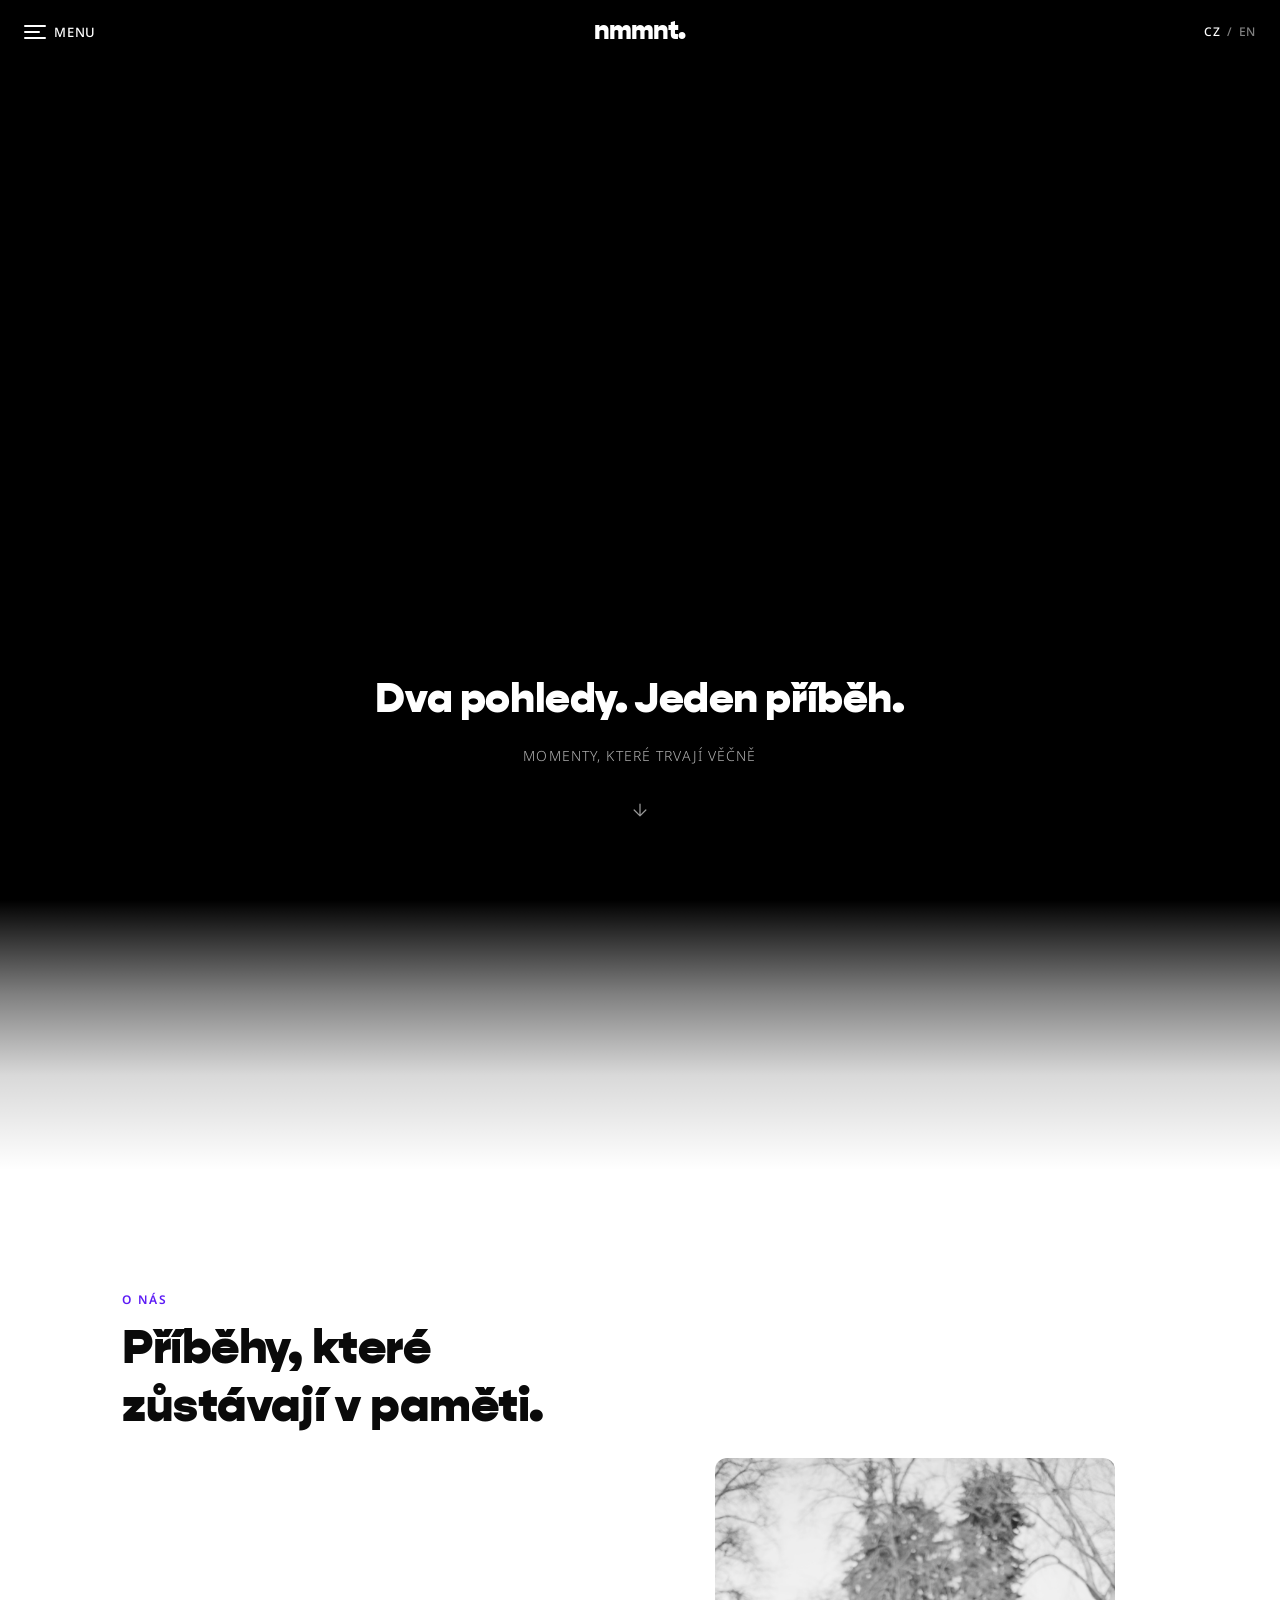
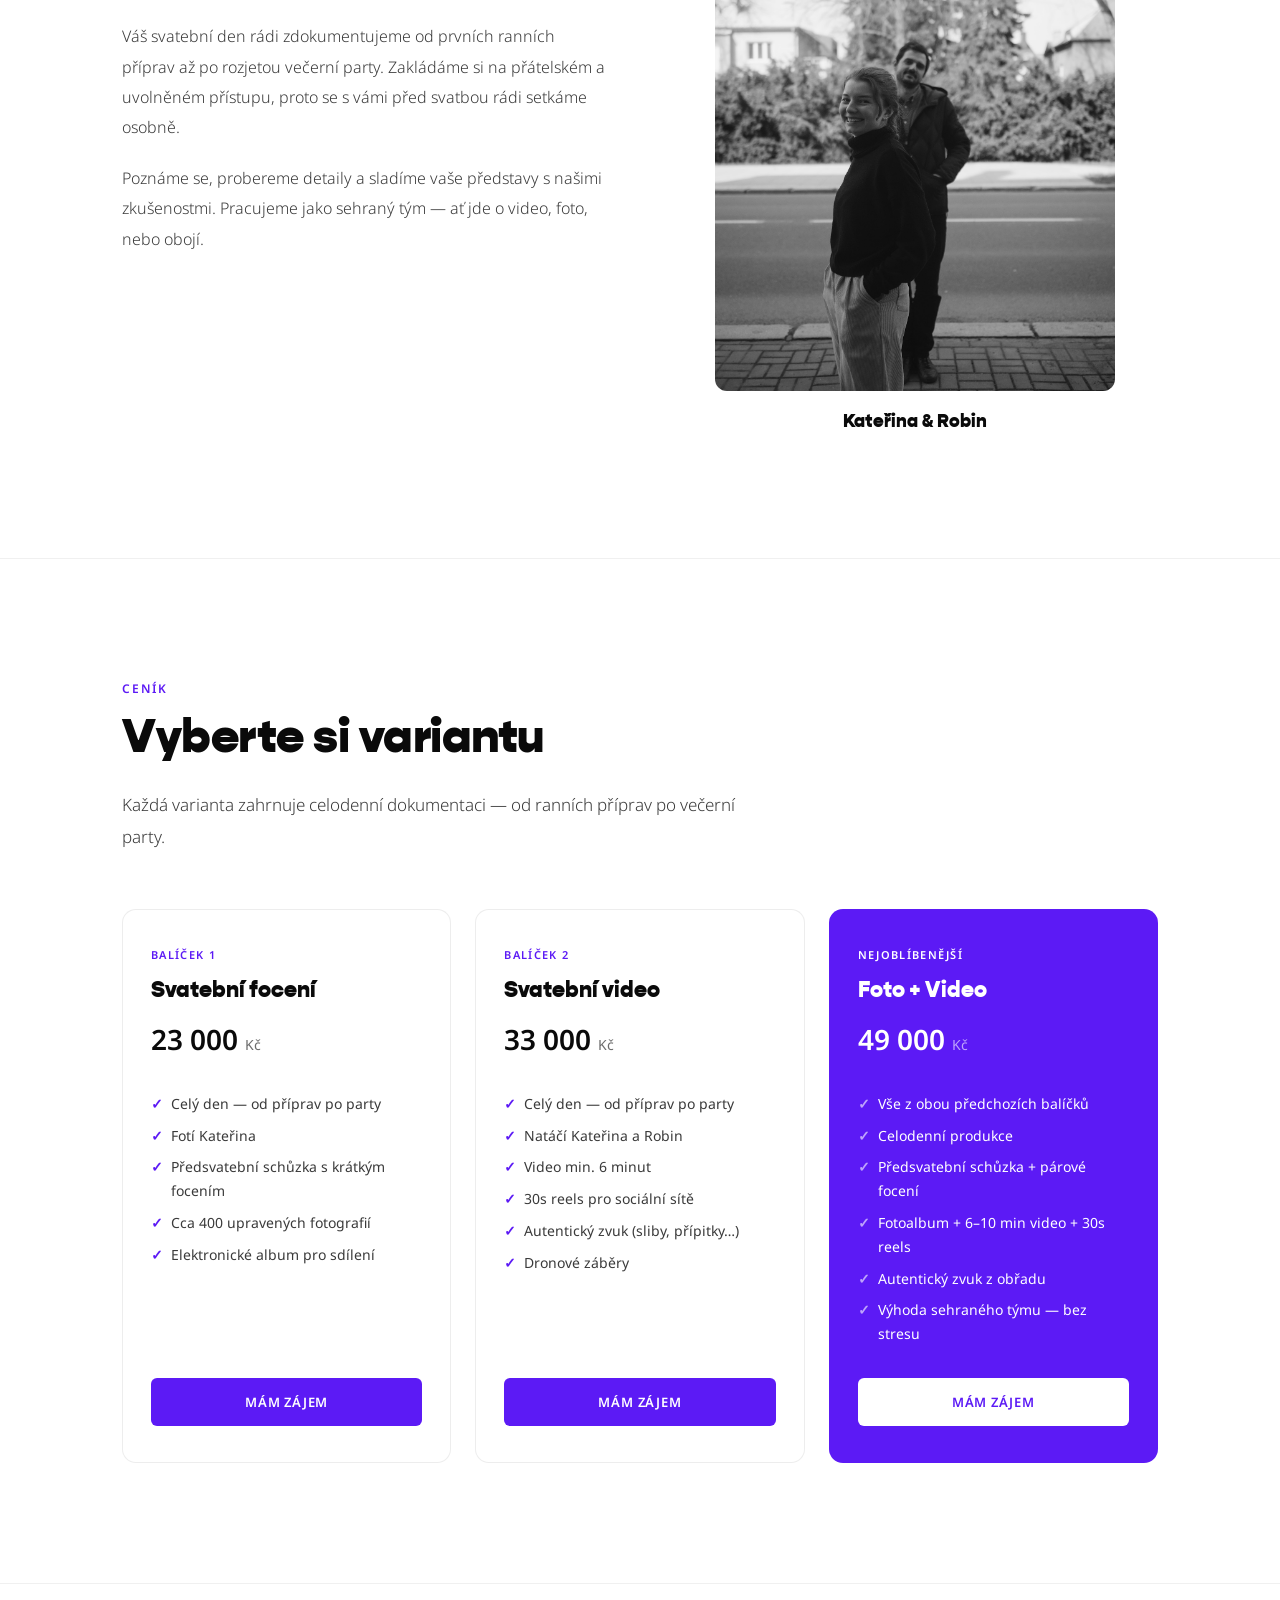
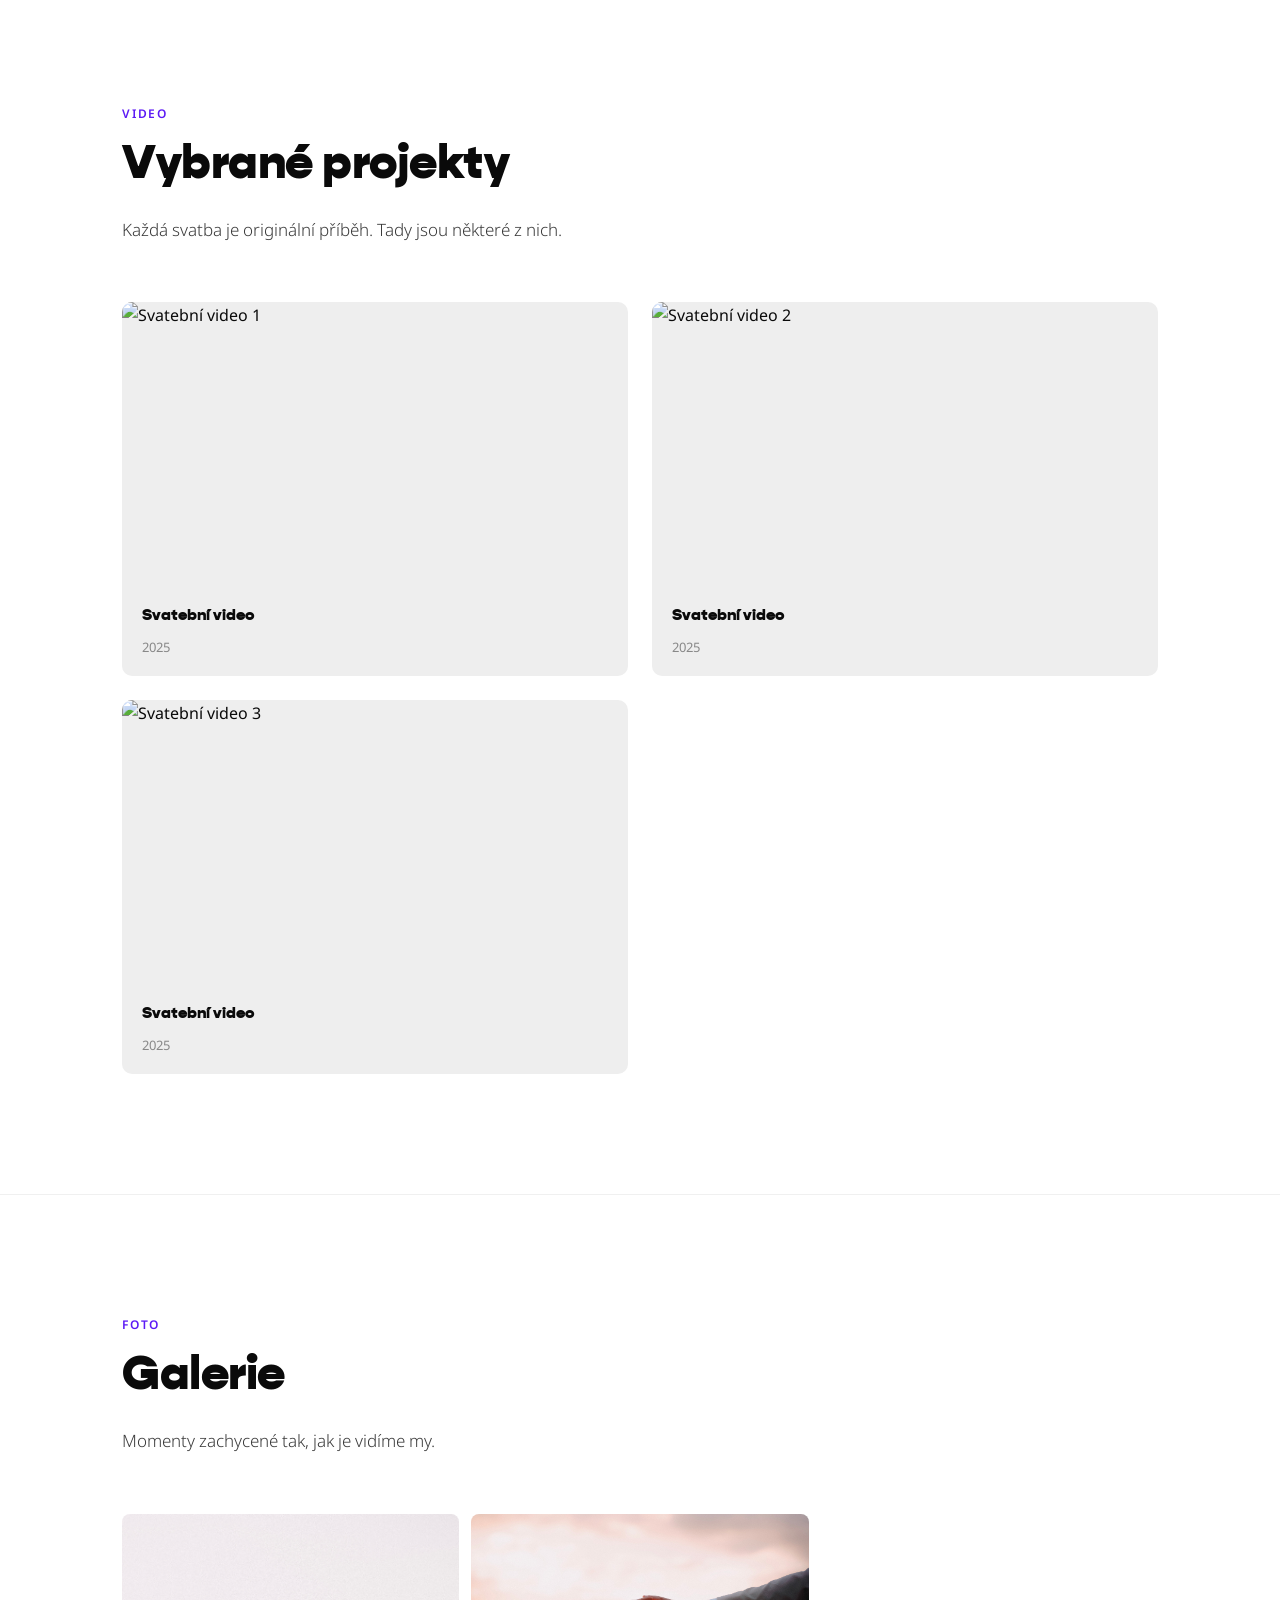
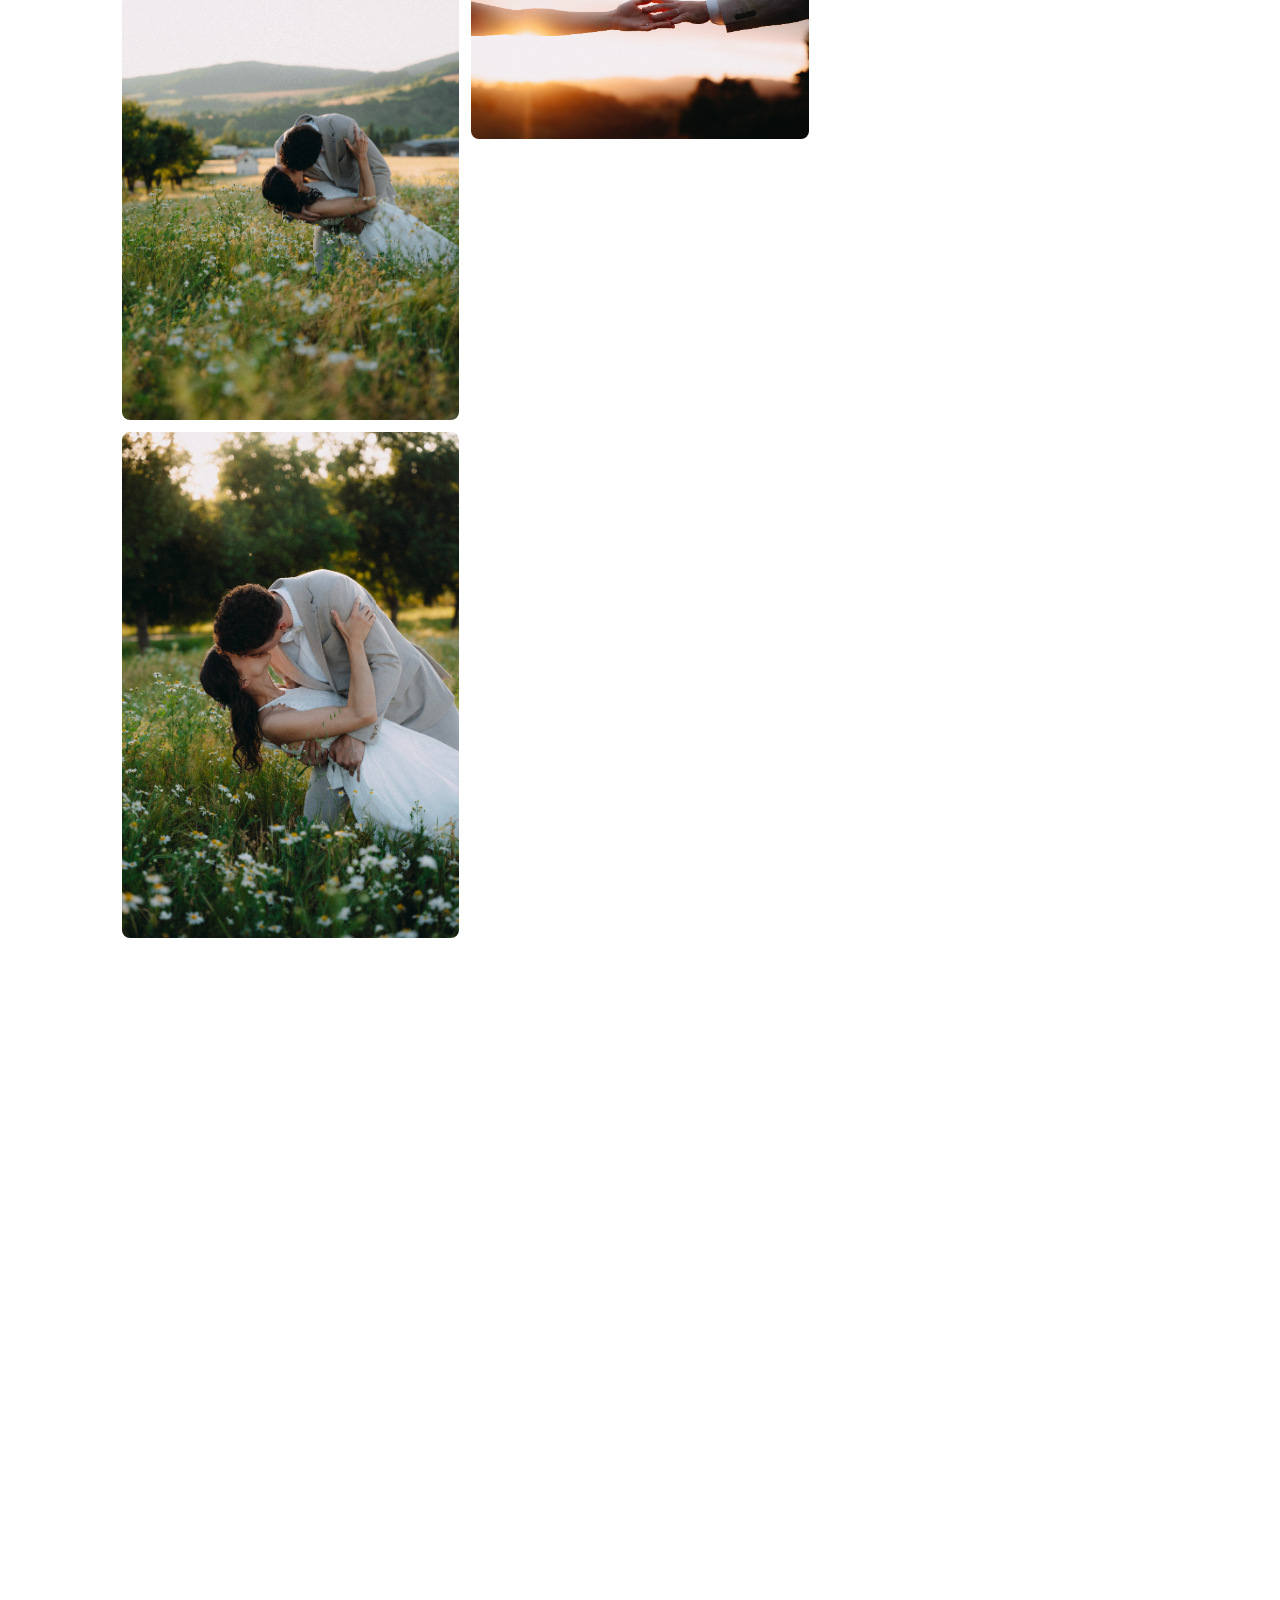
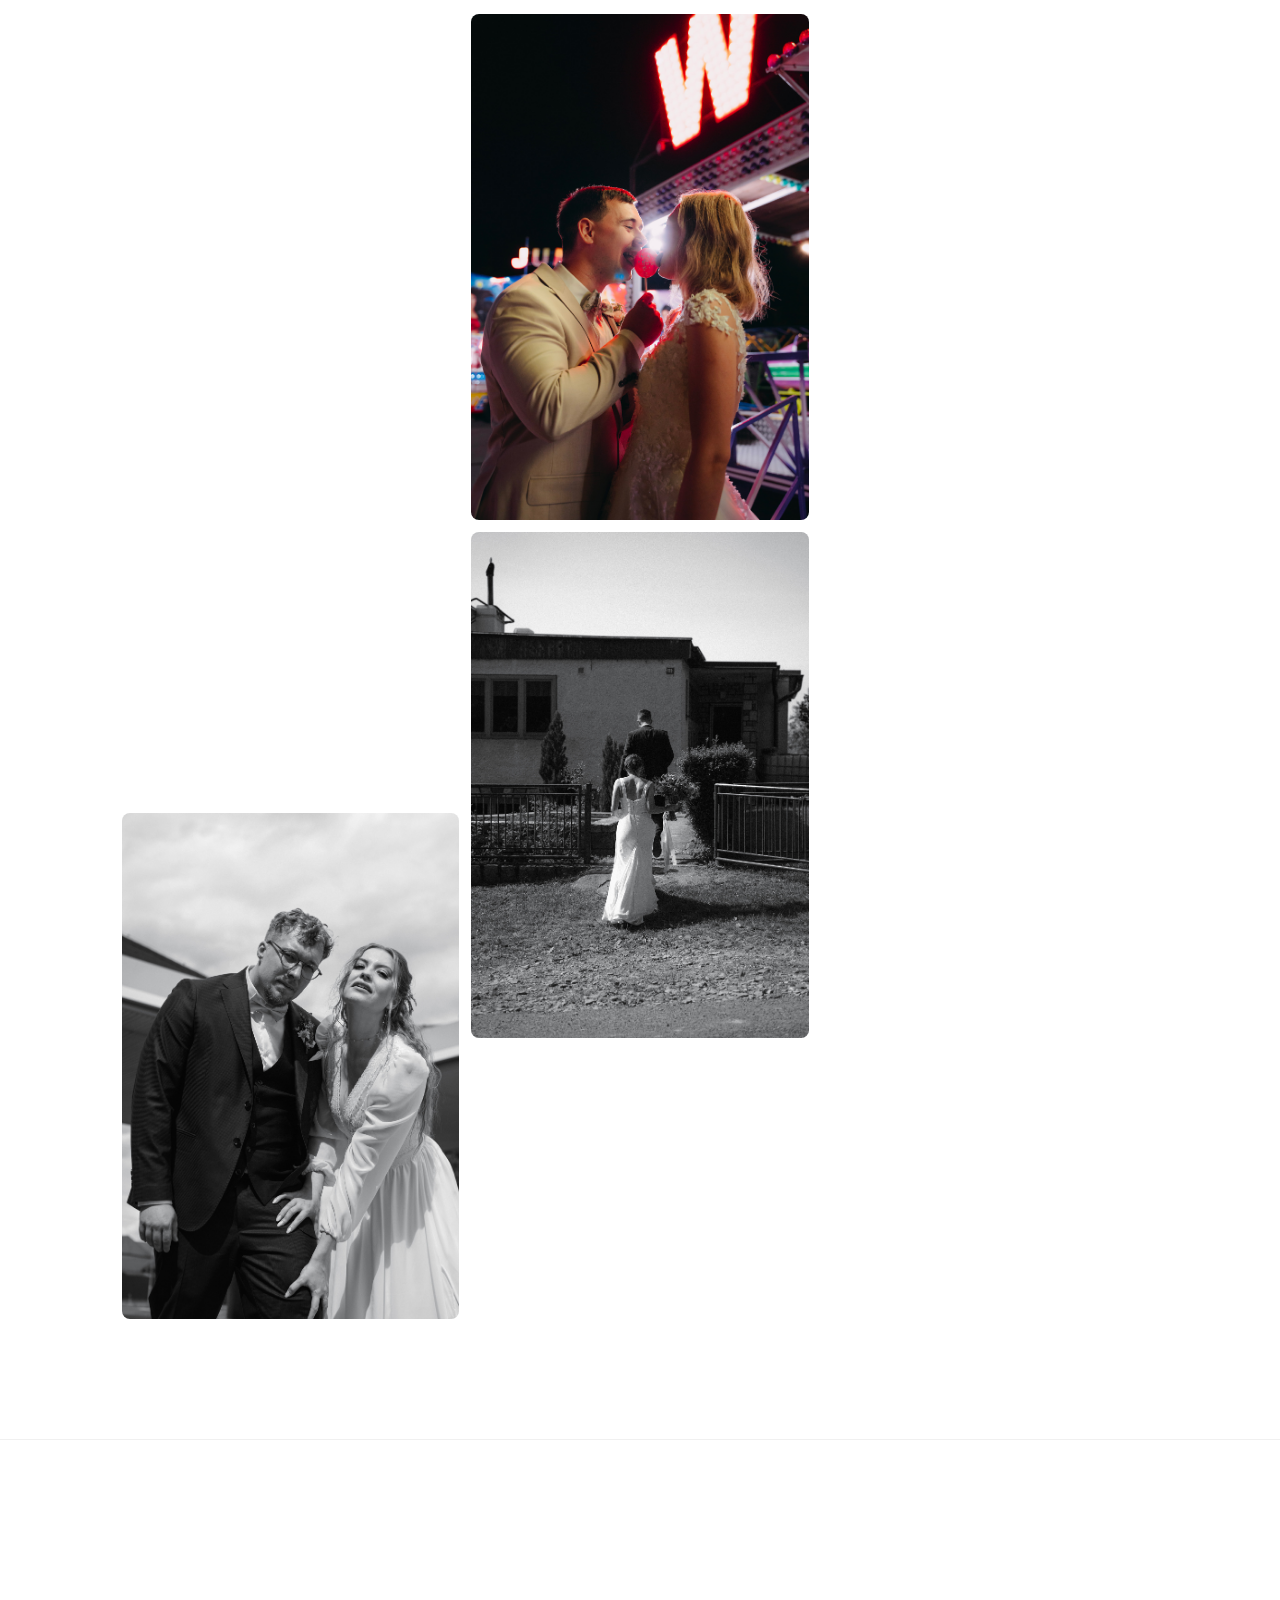
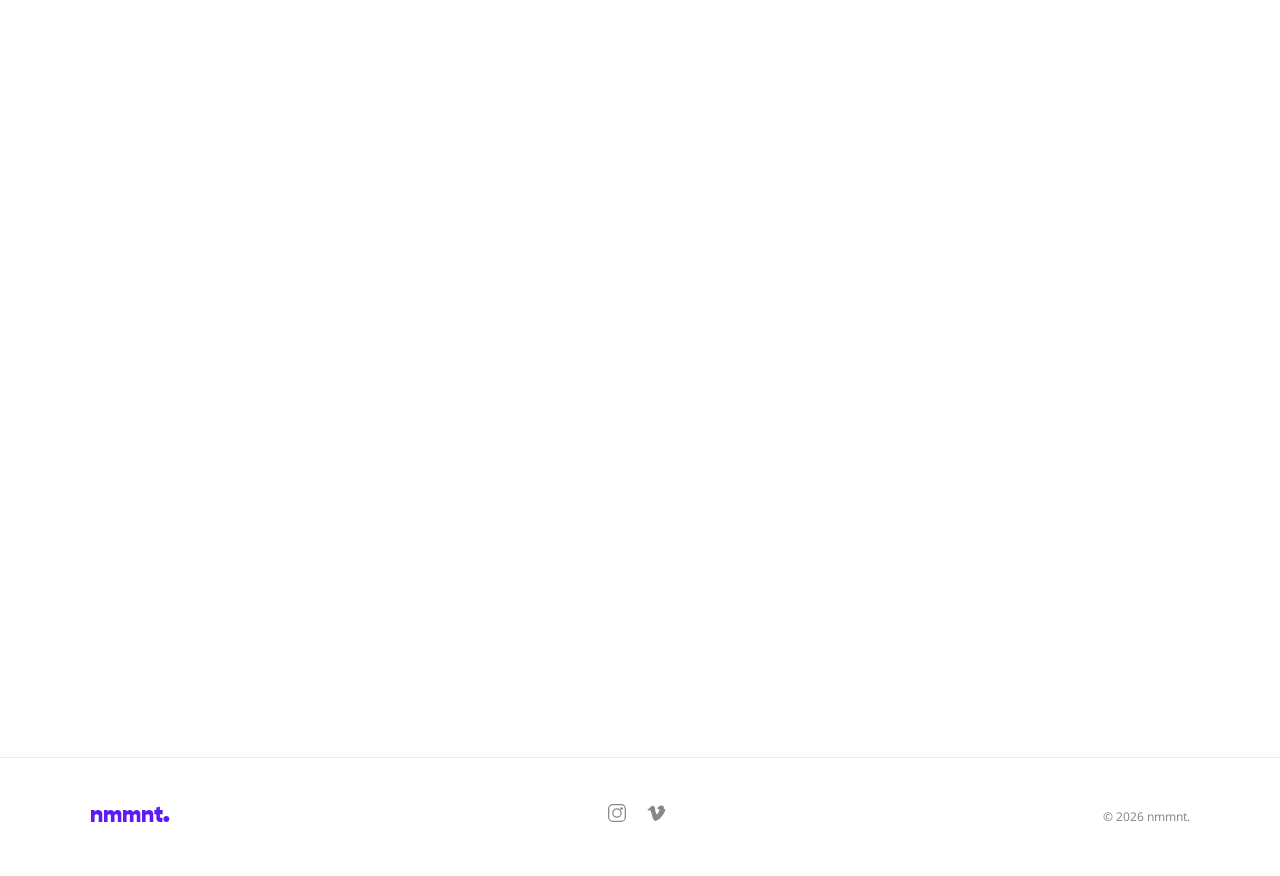
==== commit 5294b241: "Oprava webu: fotky, favicon, EN verze, formulář, bílé pozadí, nové video - Oprava rozbité fotky O ná" ====
--- a/index.html
+++ b/index.html
@@ -5,6 +5,24 @@
     <meta name="viewport" content="width=device-width, initial-scale=1.0">
     <title>nmmnt. — svatební video &amp; foto</title>
     <meta name="description" content="nmmnt. — svatební video a foto produkce. Robin a Kateřina. Dva pohledy. Jeden příběh.">
+    <link rel="canonical" href="https://nmmnt.com/">
+
+    <!-- Favicon -->
+    <link rel="icon" href="favicon.svg" type="image/svg+xml">
+
+    <!-- Open Graph / social sharing -->
+    <meta property="og:type" content="website">
+    <meta property="og:site_name" content="nmmnt.">
+    <meta property="og:locale" content="cs_CZ">
+    <meta property="og:locale:alternate" content="en_US">
+    <meta property="og:title" content="nmmnt. — svatební video &amp; foto">
+    <meta property="og:description" content="Svatební video a foto produkce. Dva pohledy. Jeden příběh.">
+    <meta property="og:url" content="https://nmmnt.com/">
+    <meta property="og:image" content="https://nmmnt.com/assets/img/foto-1.jpg">
+    <meta name="twitter:card" content="summary_large_image">
+    <meta name="twitter:title" content="nmmnt. — svatební video &amp; foto">
+    <meta name="twitter:description" content="Svatební video a foto produkce. Dva pohledy. Jeden příběh.">
+    <meta name="twitter:image" content="https://nmmnt.com/assets/img/foto-1.jpg">
 
     <link rel="preconnect" href="https://fonts.googleapis.com">
     <link rel="preconnect" href="https://fonts.gstatic.com" crossorigin>
@@ -23,8 +41,8 @@
         :root
         {
             --color-primary: #5c1af5;
-            --color-bg: #fbf2cf;
-            --color-bg-dark: #f0e6b8;
+            --color-bg: #ffffff;
+            --color-bg-dark: #eeeeee;
             --color-text: #0a0a0a;
             --color-text-light: #3a3a3a;
             --color-white: #ffffff;
@@ -89,7 +107,7 @@
 
         #header.scrolled
         {
-            background: rgba(251, 242, 207, 0.92);
+            background: rgba(255, 255, 255, 0.92);
             backdrop-filter: blur(20px);
             -webkit-backdrop-filter: blur(20px);
         }
@@ -145,7 +163,7 @@
         .dropdown-menu
         {
             position: fixed; top: 0; left: 0; width: 100%; height: 100vh;
-            background: rgba(251, 242, 207, 0.97);
+            background: rgba(255, 255, 255, 0.97);
             backdrop-filter: blur(30px); -webkit-backdrop-filter: blur(30px);
             z-index: 999; display: flex; align-items: center; justify-content: center;
             opacity: 0; visibility: hidden;
@@ -319,10 +337,10 @@
             height: 30vh;
             background: linear-gradient(
                 to bottom,
-                rgba(251, 242, 207, 0) 0%,
-                rgba(251, 242, 207, 0.5) 35%,
-                rgba(251, 242, 207, 0.85) 65%,
-                rgba(251, 242, 207, 1) 100%
+                rgba(255, 255, 255, 0) 0%,
+                rgba(255, 255, 255, 0.5) 35%,
+                rgba(255, 255, 255, 0.85) 65%,
+                rgba(255, 255, 255, 1) 100%
             );
             pointer-events: none;
         }
@@ -412,7 +430,7 @@
 
         .pricing-card
         {
-            background: var(--color-white); border-radius: 14px;
+            background: var(--color-white); border: 1px solid rgba(0,0,0,0.07); border-radius: 14px;
             padding: 36px 28px; display: flex; flex-direction: column;
             transition: transform 0.4s var(--ease-out), box-shadow 0.4s ease;
         }
@@ -425,7 +443,7 @@
 
         .pricing-card.featured
         {
-            background: var(--color-primary); color: var(--color-white);
+            background: var(--color-primary); color: var(--color-white); border-color: transparent;
         }
 
         .pricing-card.featured .pricing-label,
@@ -842,7 +860,7 @@
                 <p>Poznáme se, probereme detaily a sladíme vaše představy s našimi zkušenostmi. Pracujeme jako sehraný tým — ať jde o video, foto, nebo obojí.</p>
             </div>
             <div class="about-photo anime">
-                <img src="assets/img/KR_2.jpeg" alt="Kateřina a Robin" loading="lazy">
+                <img src="assets/img/KR_2.jpg" alt="Kateřina a Robin" loading="lazy">
                 <div class="about-photo-caption">Kateřina &amp; Robin</div>
             </div>
         </div>
@@ -938,6 +956,19 @@
                     <span>2025</span>
                 </div>
             </div>
+
+            <div class="portfolio-item anime btn-vimeo" data-vimeo-id="1217248778">
+                <div class="portfolio-thumb">
+                    <img src="" alt="Svatební video 3" loading="lazy" data-vimeo-thumb="1217248778">
+                    <div class="portfolio-play">
+                        <svg width="24" height="24" viewBox="0 0 24 24" fill="currentColor"><polygon points="6,3 20,12 6,21"/></svg>
+                    </div>
+                </div>
+                <div class="portfolio-info">
+                    <h5>Svatební video</h5>
+                    <span>2025</span>
+                </div>
+            </div>
         </div>
     </div>
 </section>
@@ -961,7 +992,6 @@
                     <div class="foto-item anime"><img src="assets/img/foto-8.jpg" alt="Foto 8" loading="lazy"></div>
                     <div class="foto-item anime"><img src="assets/img/foto-9.jpg" alt="Foto 9" loading="lazy"></div>
                     <div class="foto-item anime"><img src="assets/img/foto-10.jpg" alt="Foto 10" loading="lazy"></div>
-                    <div class="foto-item anime"><img src="assets/img/foto-11.jpg" alt="Foto 11" loading="lazy"></div>
                     <div class="foto-item anime"><img src="assets/img/foto-12.jpg" alt="Foto 12" loading="lazy"></div>
                     <div class="foto-item anime"><img src="assets/img/foto-13.jpg" alt="Foto 13" loading="lazy"></div>
                     <div class="foto-item anime"><img src="assets/img/foto-14.jpg" alt="Foto 14" loading="lazy"></div>
@@ -995,11 +1025,11 @@
                     <div class="contact-info anime">
                         <div class="contact-item">
                             <h5>E-mail</h5>
-                            <a href="mailto:info@nmmnt.com">info@nmmnt.com</a>
+                            <a href="mailto:production@nmmnt.com">production@nmmnt.com</a>
                         </div>
                         <div class="contact-item">
                             <h5>Telefon</h5>
-                            <a href="tel:+420000000000">+420 000 000 000</a>
+                            <a href="tel:+420702099678">+420 702 099 678</a>
                         </div>
                         <div class="contact-item">
                             <h5>Instagram</h5>
@@ -1007,11 +1037,12 @@
                         </div>
                         <div class="contact-item">
                             <h5>Sídlo</h5>
-                            <p>Praha, Česká republika</p>
+                            <p>Dobrovského 1038/35, Olomouc 77900, Česká republika</p>
                         </div>
                     </div>
 
-                    <form class="contact-form anime" action="https://formspree.io/f/YOUR_FORM_ID" method="POST">
+                    <form class="contact-form anime" action="https://formspree.io/f/xjybljdy" method="POST">
+                        <input type="hidden" name="_subject" value="Nová poptávka z webu nmmnt.com">
                         <div class="form-group">
                             <label for="name">Jméno</label>
                             <input type="text" id="name" name="name" required>
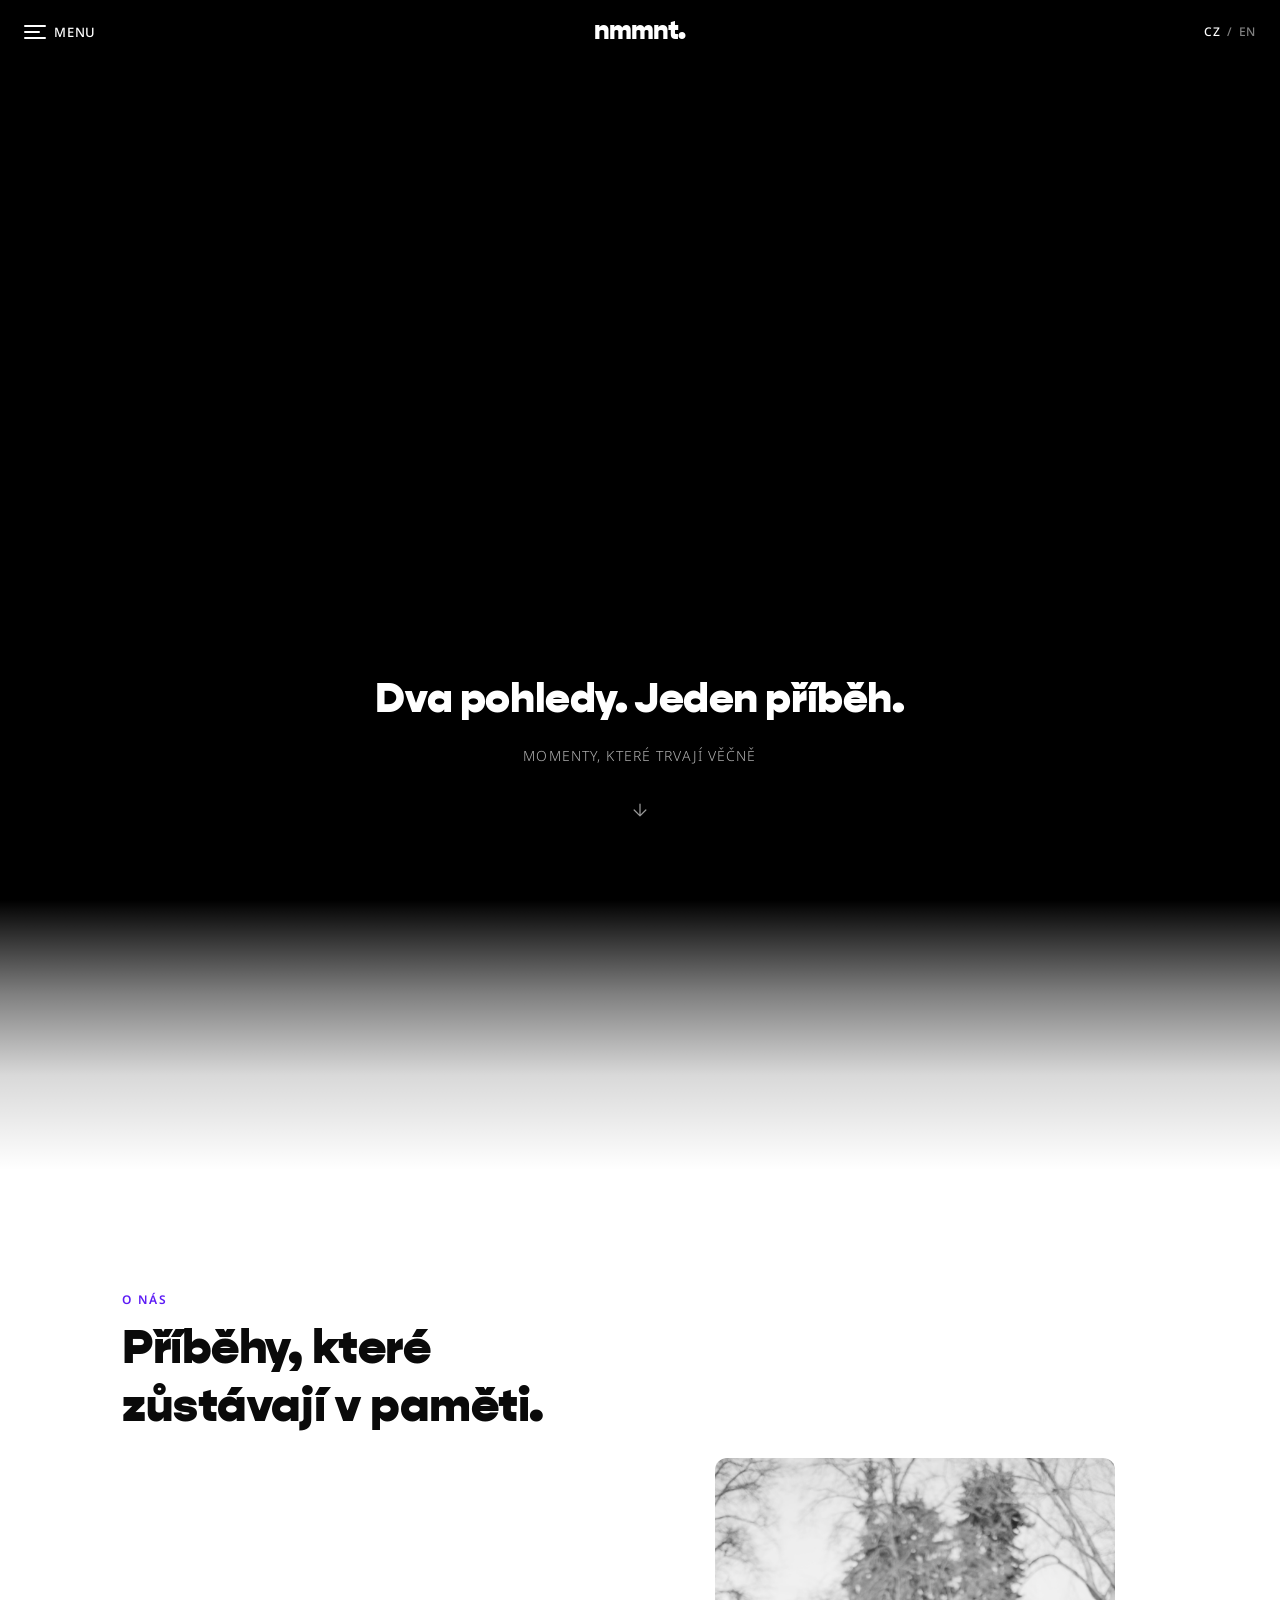
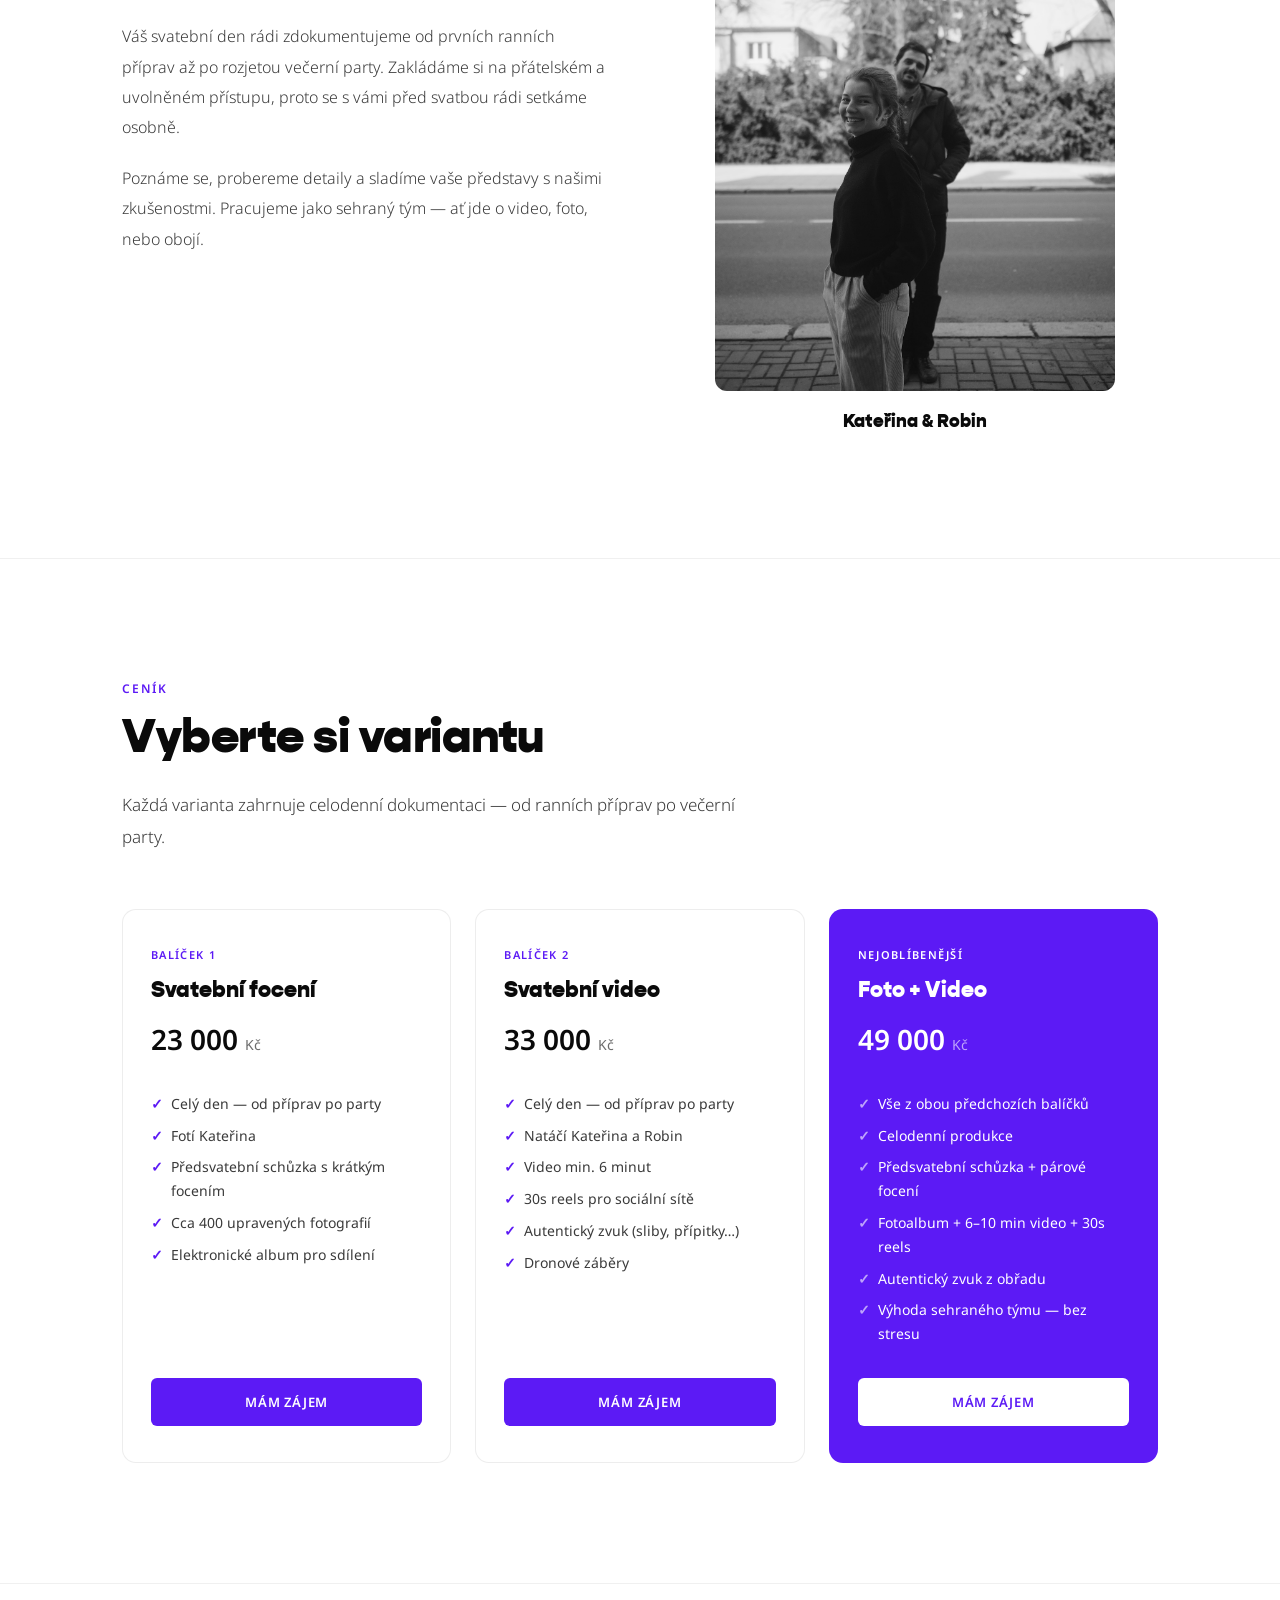
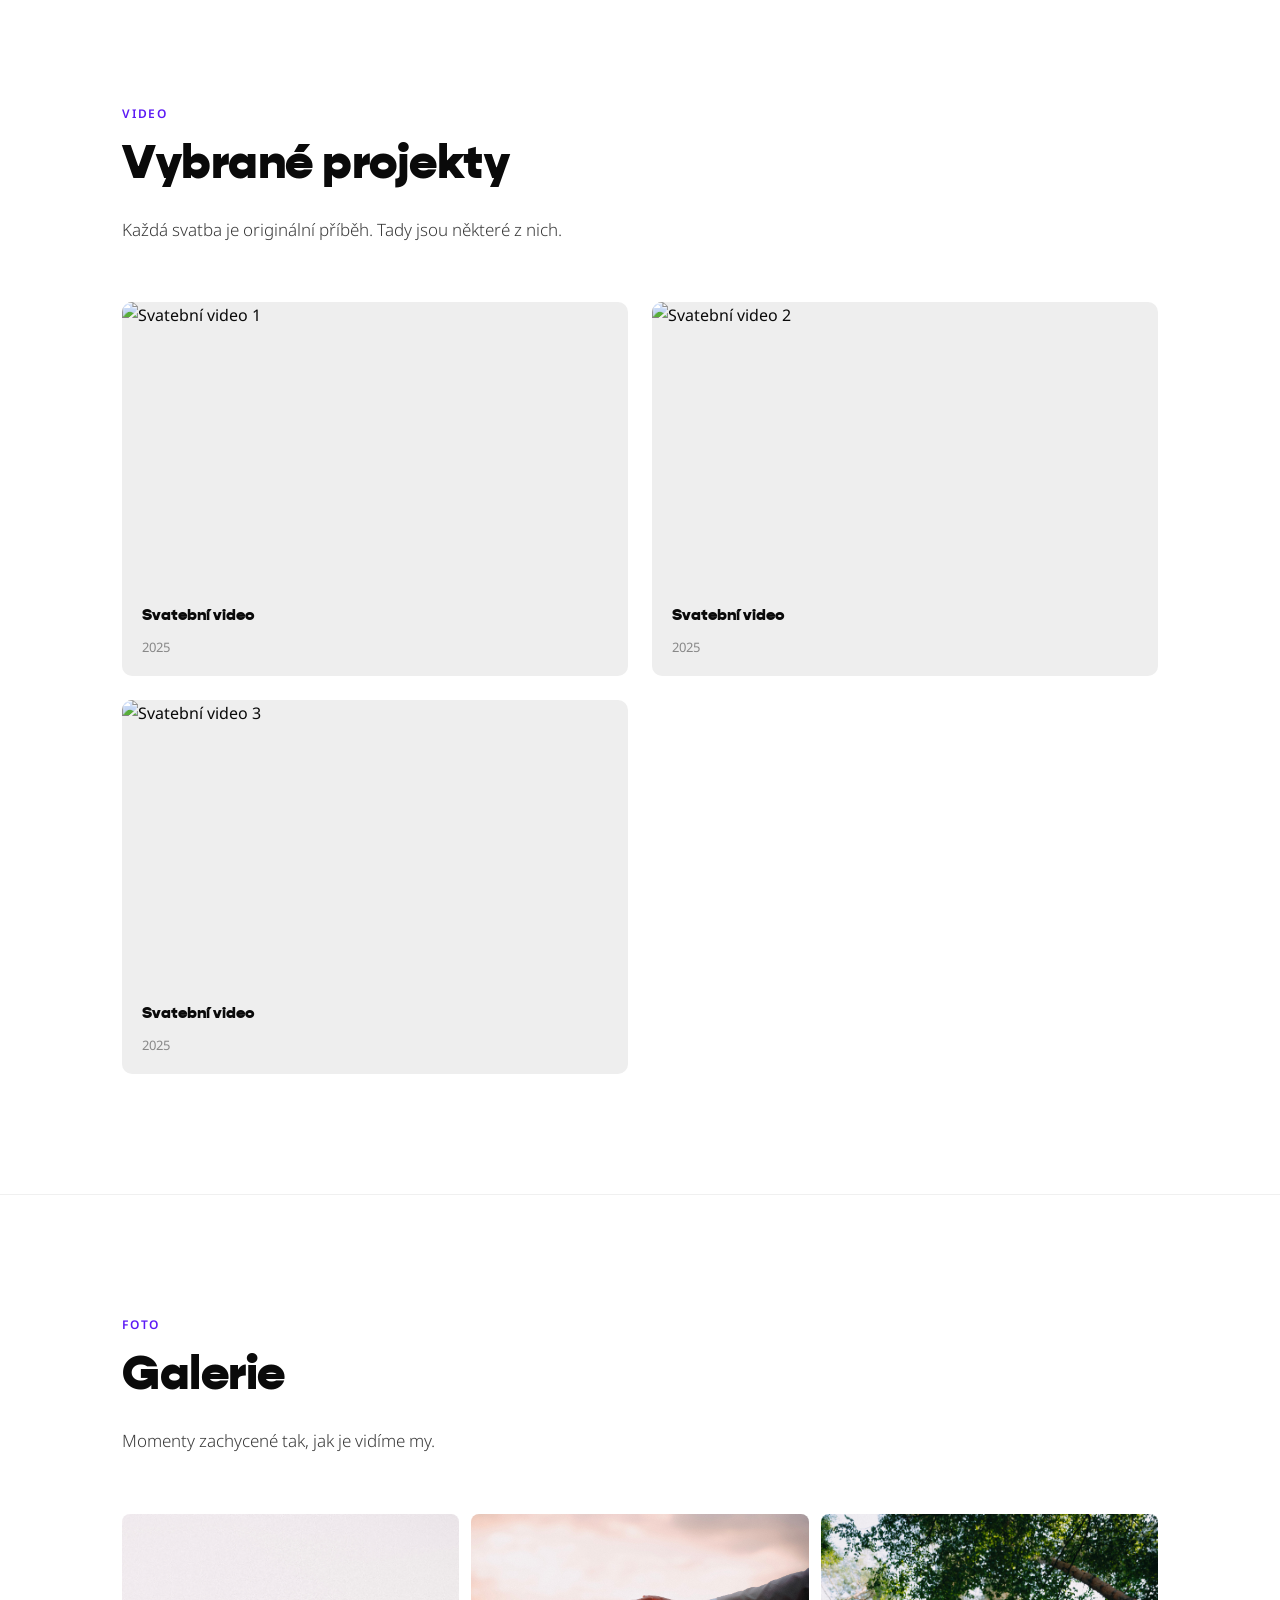
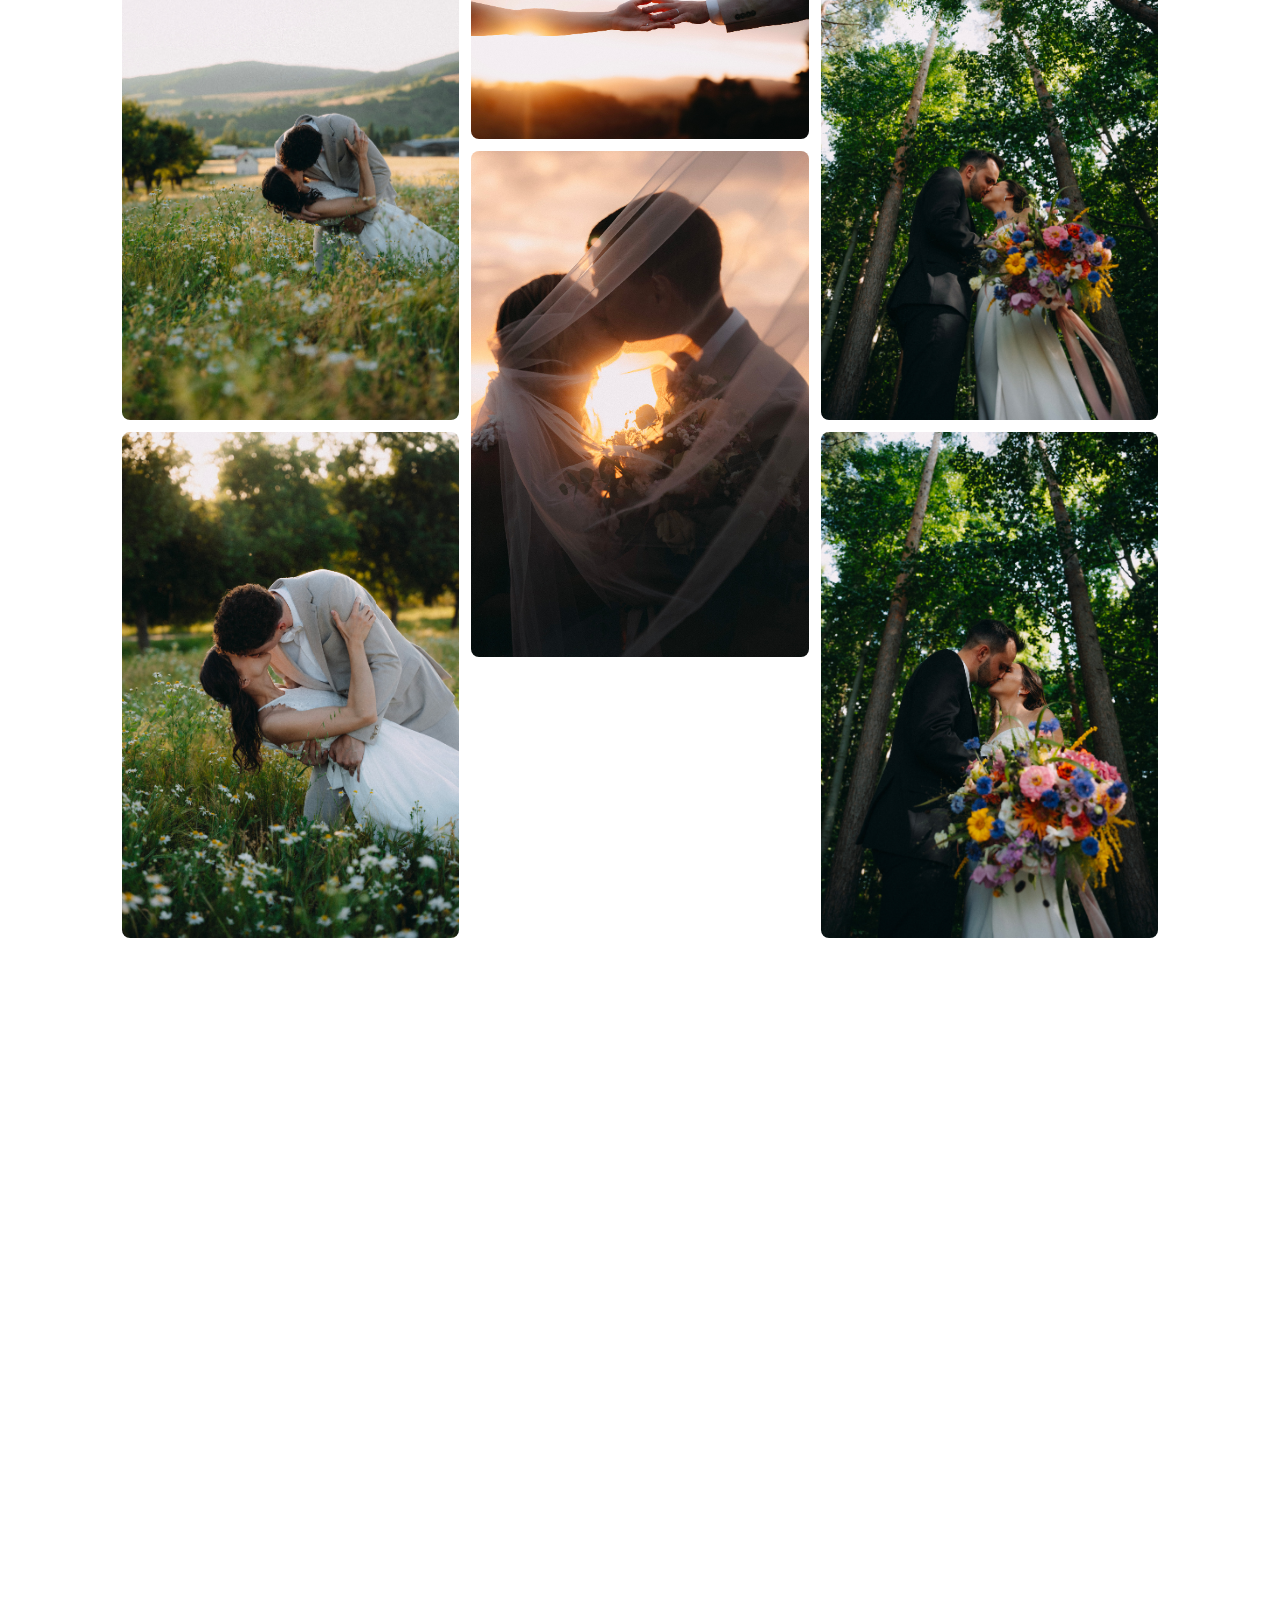
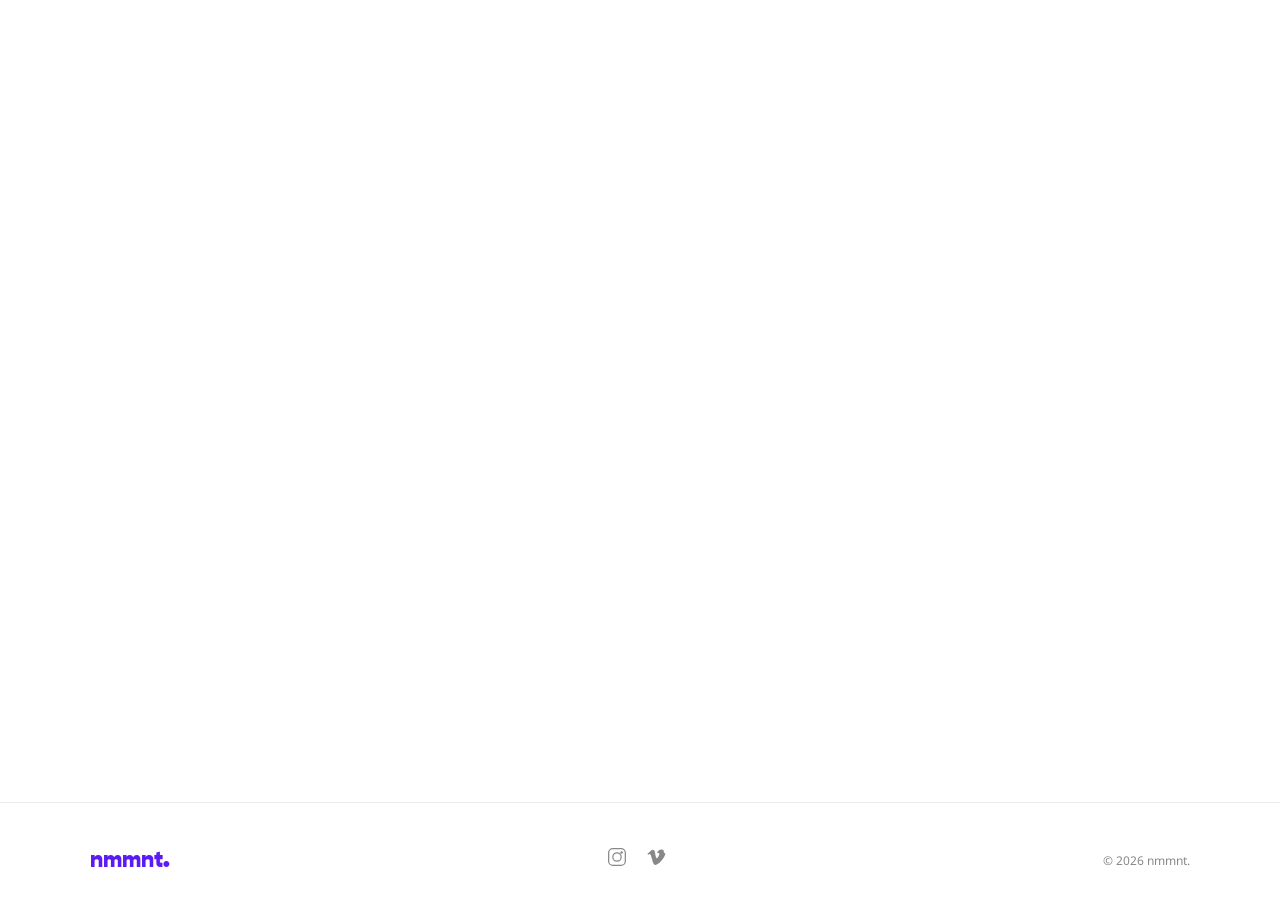
==== commit 4918d7cc: "SEO: sitemap, robots, hreflang, JSON-LD, PNG ikony - robots.txt + sitemap.xml (s hreflang alternativ" ====
--- a/index.html
+++ b/index.html
@@ -6,9 +6,14 @@
     <title>nmmnt. — svatební video &amp; foto</title>
     <meta name="description" content="nmmnt. — svatební video a foto produkce. Robin a Kateřina. Dva pohledy. Jeden příběh.">
     <link rel="canonical" href="https://nmmnt.com/">
+    <link rel="alternate" hreflang="cs" href="https://nmmnt.com/">
+    <link rel="alternate" hreflang="en" href="https://nmmnt.com/en/">
+    <link rel="alternate" hreflang="x-default" href="https://nmmnt.com/">
 
     <!-- Favicon -->
     <link rel="icon" href="favicon.svg" type="image/svg+xml">
+    <link rel="icon" type="image/png" sizes="32x32" href="favicon-32.png">
+    <link rel="apple-touch-icon" sizes="180x180" href="apple-touch-icon.png">
 
     <!-- Open Graph / social sharing -->
     <meta property="og:type" content="website">
@@ -23,6 +28,33 @@
     <meta name="twitter:title" content="nmmnt. — svatební video &amp; foto">
     <meta name="twitter:description" content="Svatební video a foto produkce. Dva pohledy. Jeden příběh.">
     <meta name="twitter:image" content="https://nmmnt.com/assets/img/foto-1.jpg">
+
+    <!-- Structured data (LocalBusiness) -->
+    <script type="application/ld+json">
+    {
+      "@context": "https://schema.org",
+      "@type": "LocalBusiness",
+      "name": "nmmnt.",
+      "description": "Svatební video a foto produkce. Dva pohledy. Jeden příběh.",
+      "image": "https://nmmnt.com/assets/img/foto-1.jpg",
+      "url": "https://nmmnt.com/",
+      "telephone": "+420702099678",
+      "email": "production@nmmnt.com",
+      "priceRange": "23000–49000 CZK",
+      "address": {
+        "@type": "PostalAddress",
+        "streetAddress": "Dobrovského 1038/35",
+        "addressLocality": "Olomouc",
+        "postalCode": "779 00",
+        "addressCountry": "CZ"
+      },
+      "areaServed": "CZ",
+      "sameAs": [
+        "https://www.instagram.com/nmmnt__",
+        "https://vimeo.com/nmmnt"
+      ]
+    }
+    </script>
 
     <link rel="preconnect" href="https://fonts.googleapis.com">
     <link rel="preconnect" href="https://fonts.gstatic.com" crossorigin>
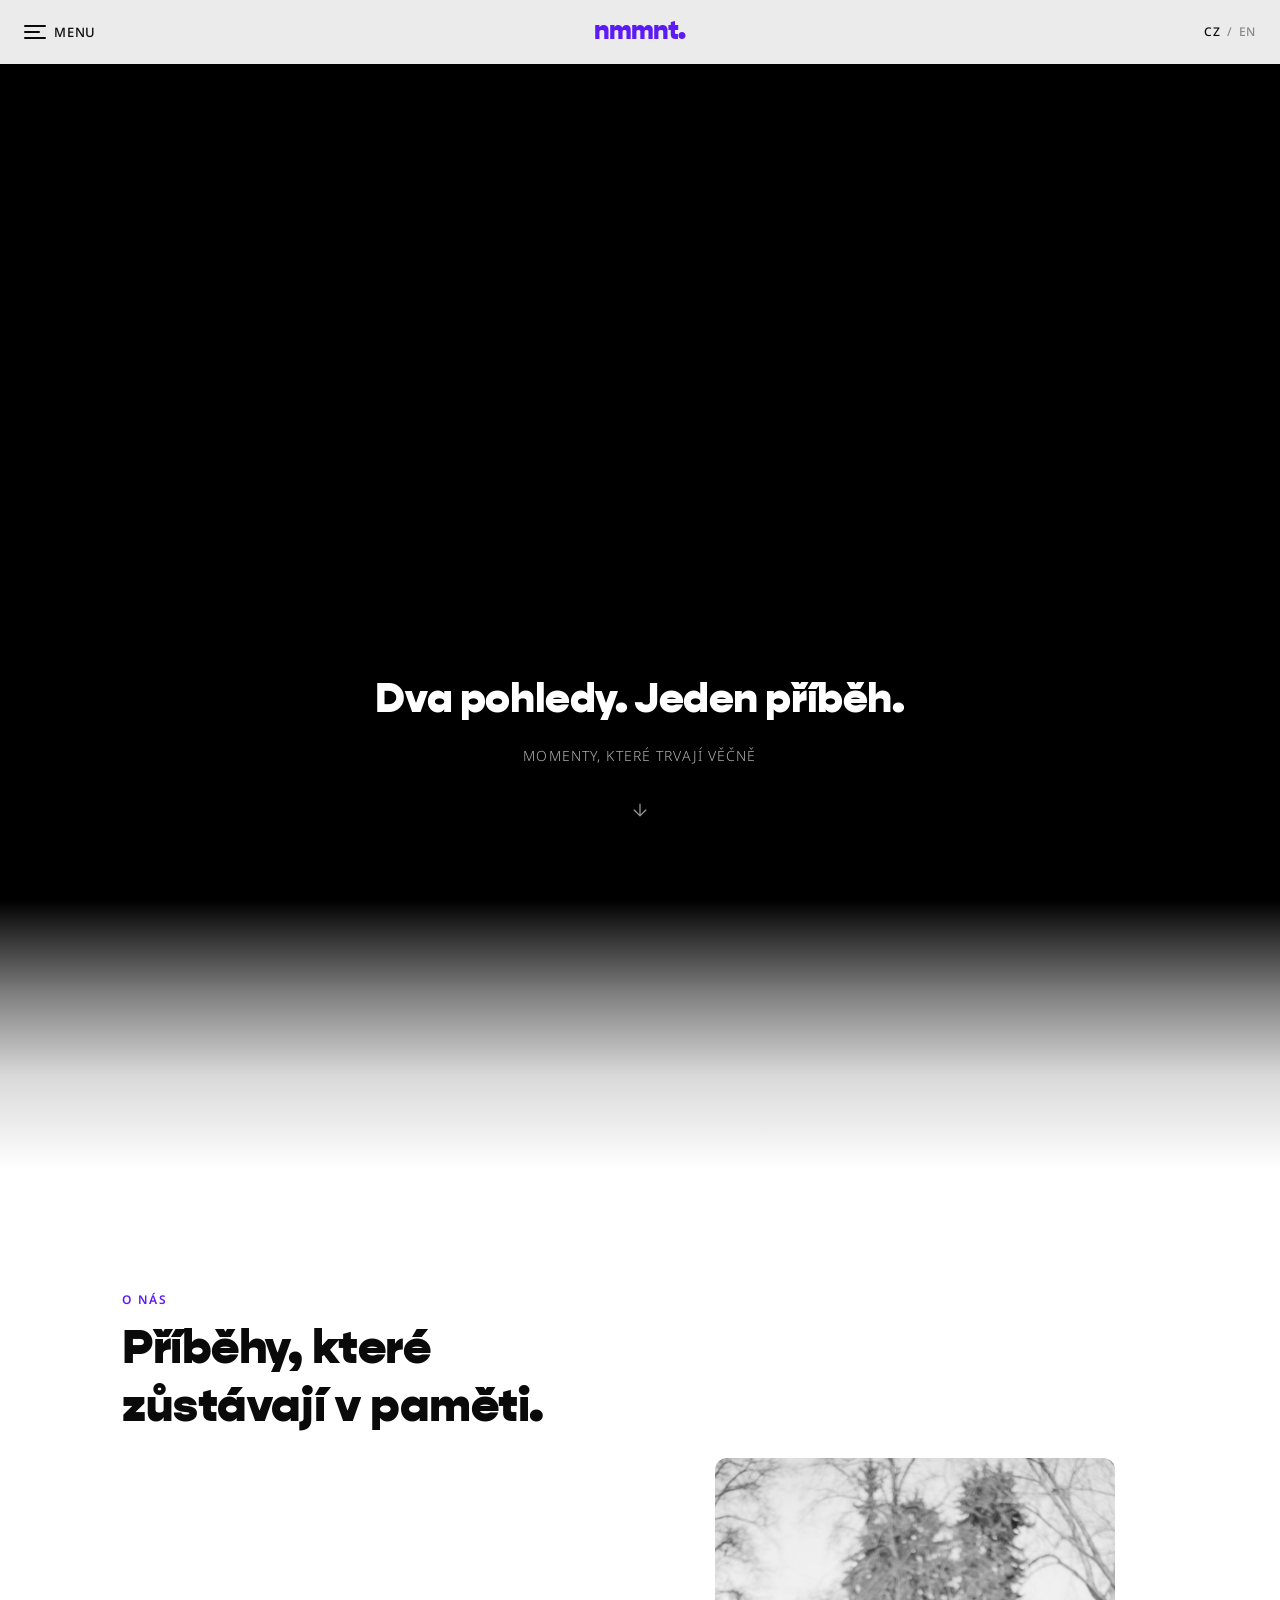
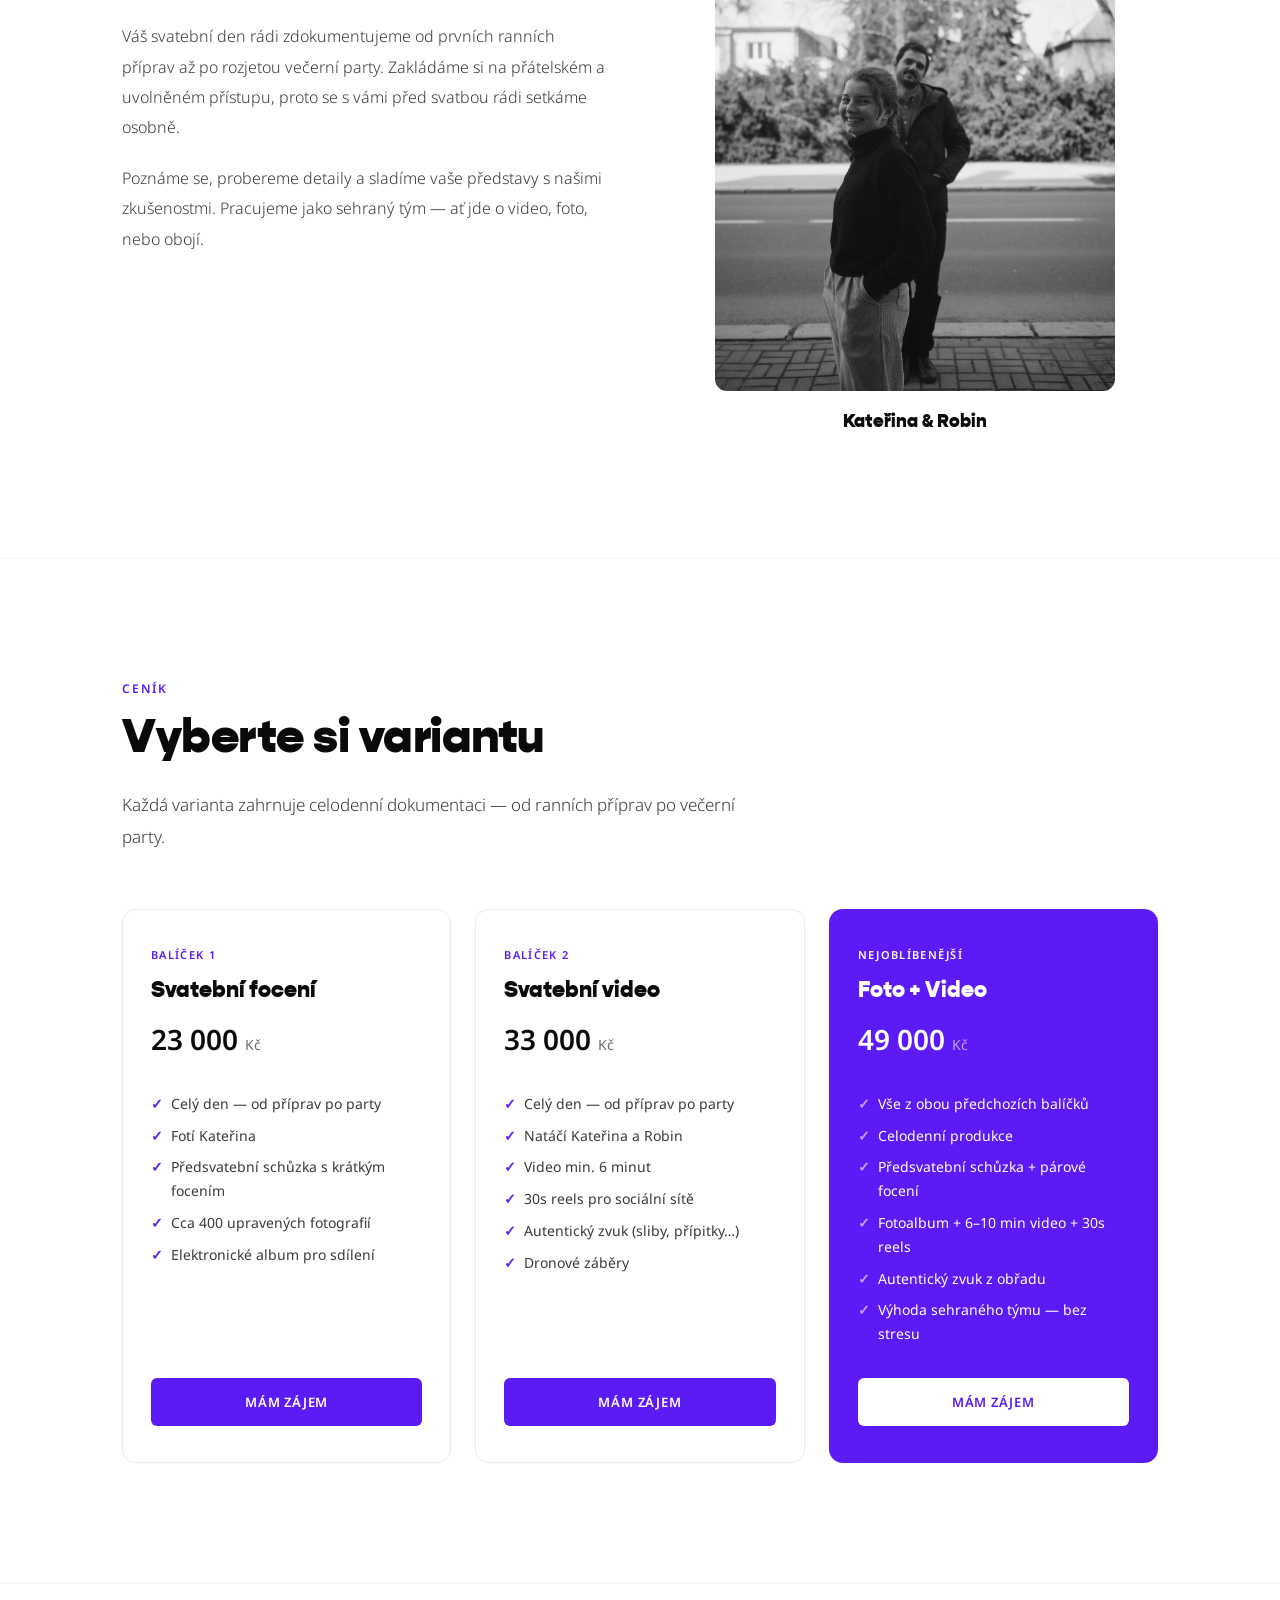
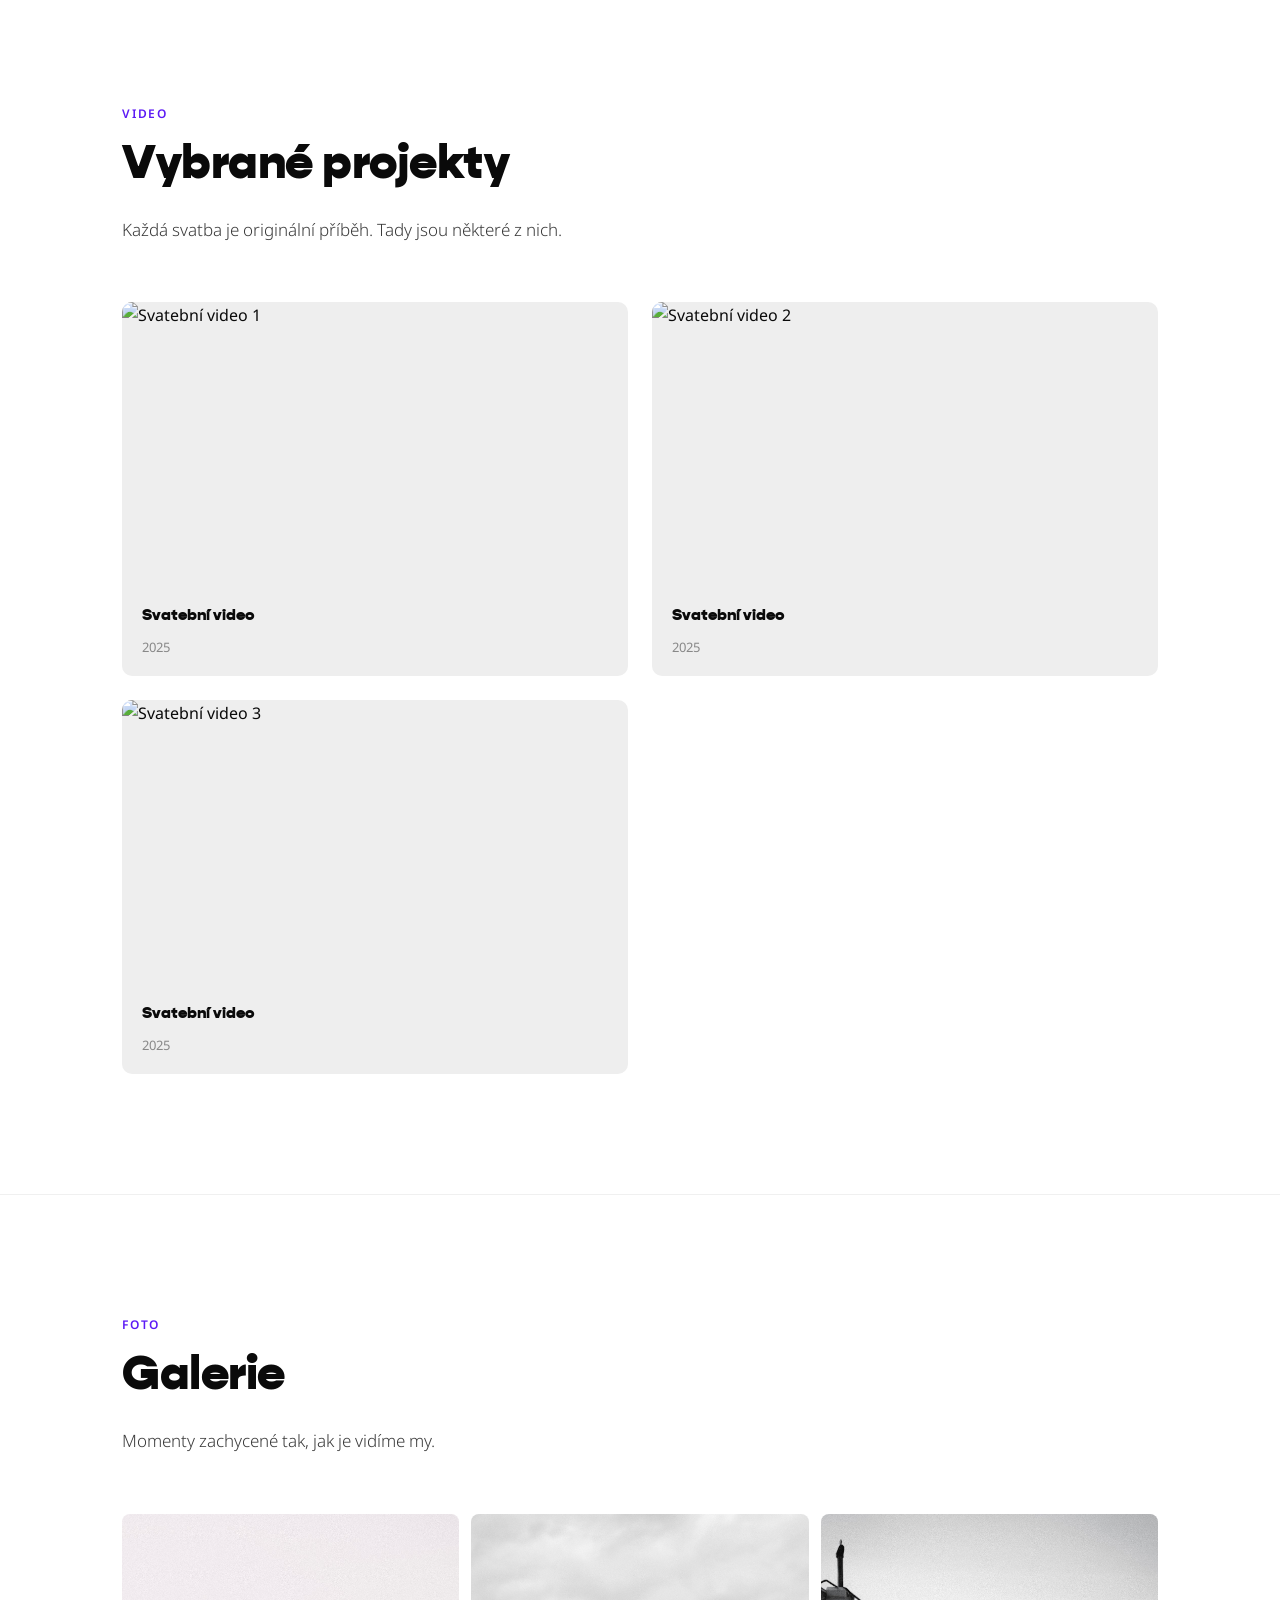
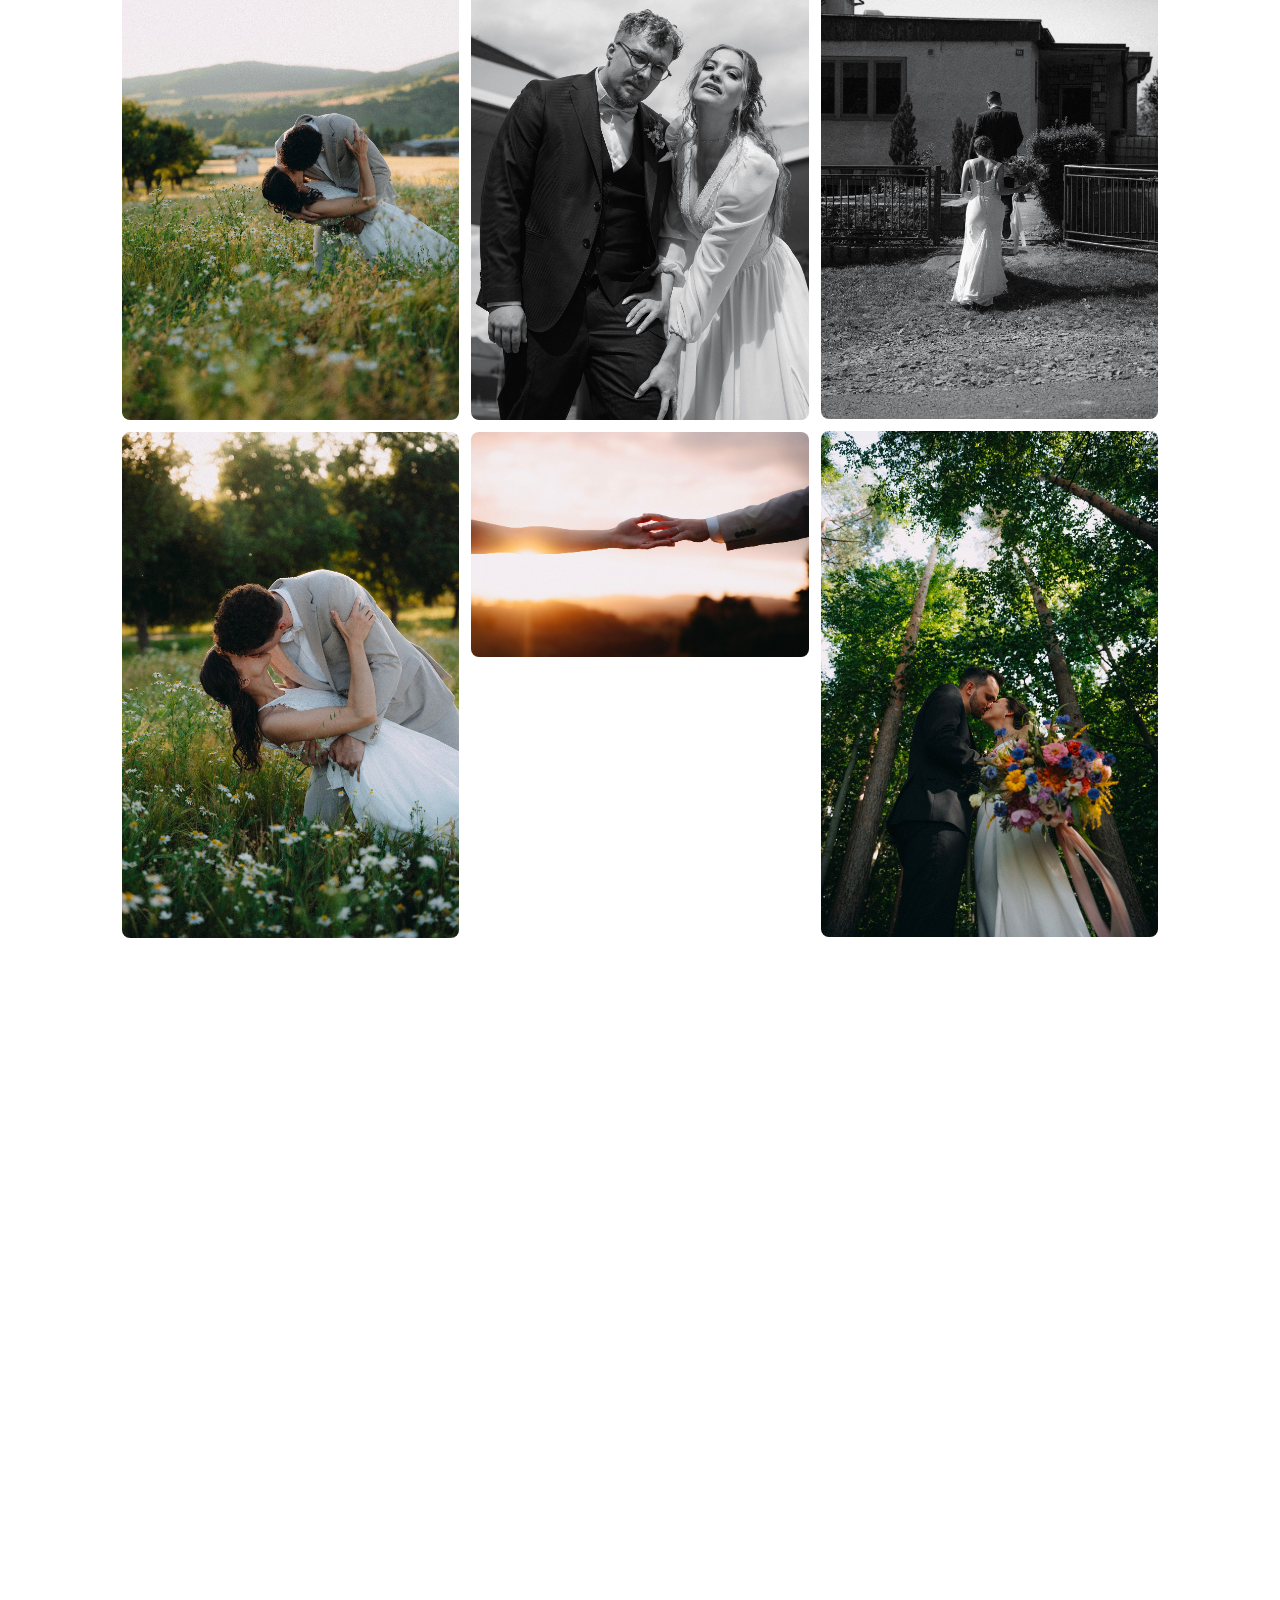
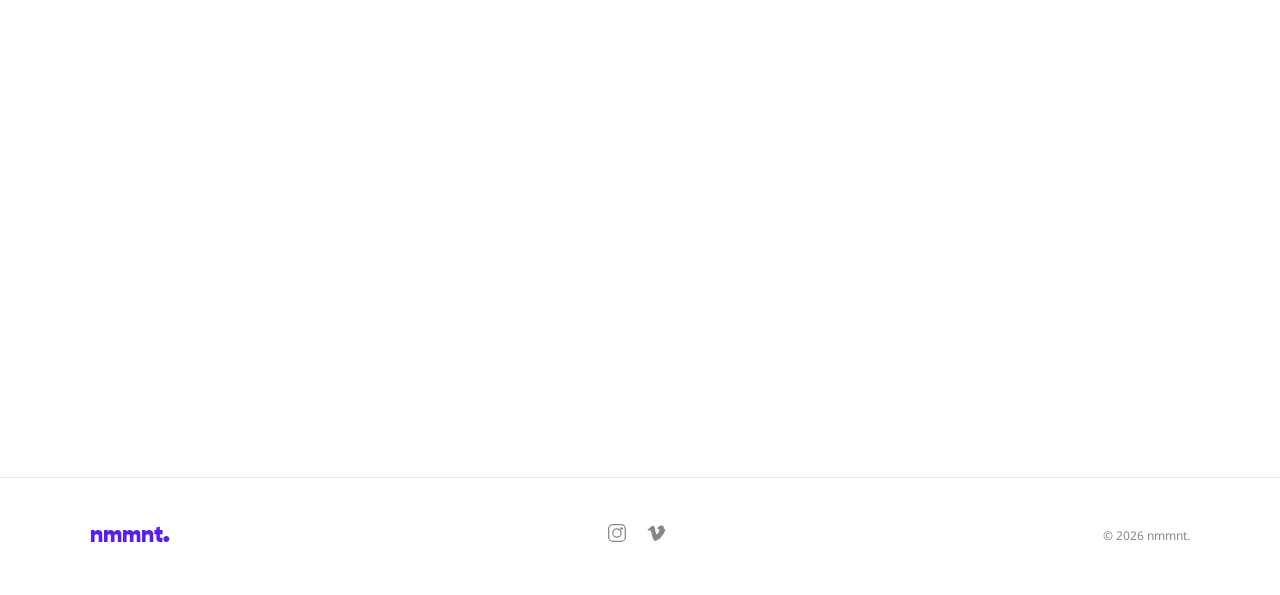
==== commit 69234655: "Analytika: Cloudflare Web Analytics (cookieless) Beacon snippet v CZ i EN verzi. Bez cookies -> bez " ====
--- a/index.html
+++ b/index.html
@@ -1321,5 +1321,9 @@
     });
     </script>
 
+    <!-- Cloudflare Web Analytics -->
+    <script type="module" src="https://static.cloudflareinsights.com/beacon.min.js" data-cf-beacon='{"token": "2696d142a0fb4cdfa4cd44c940e97684"}'></script>
+    <!-- End Cloudflare Web Analytics -->
+
 </body>
 </html>
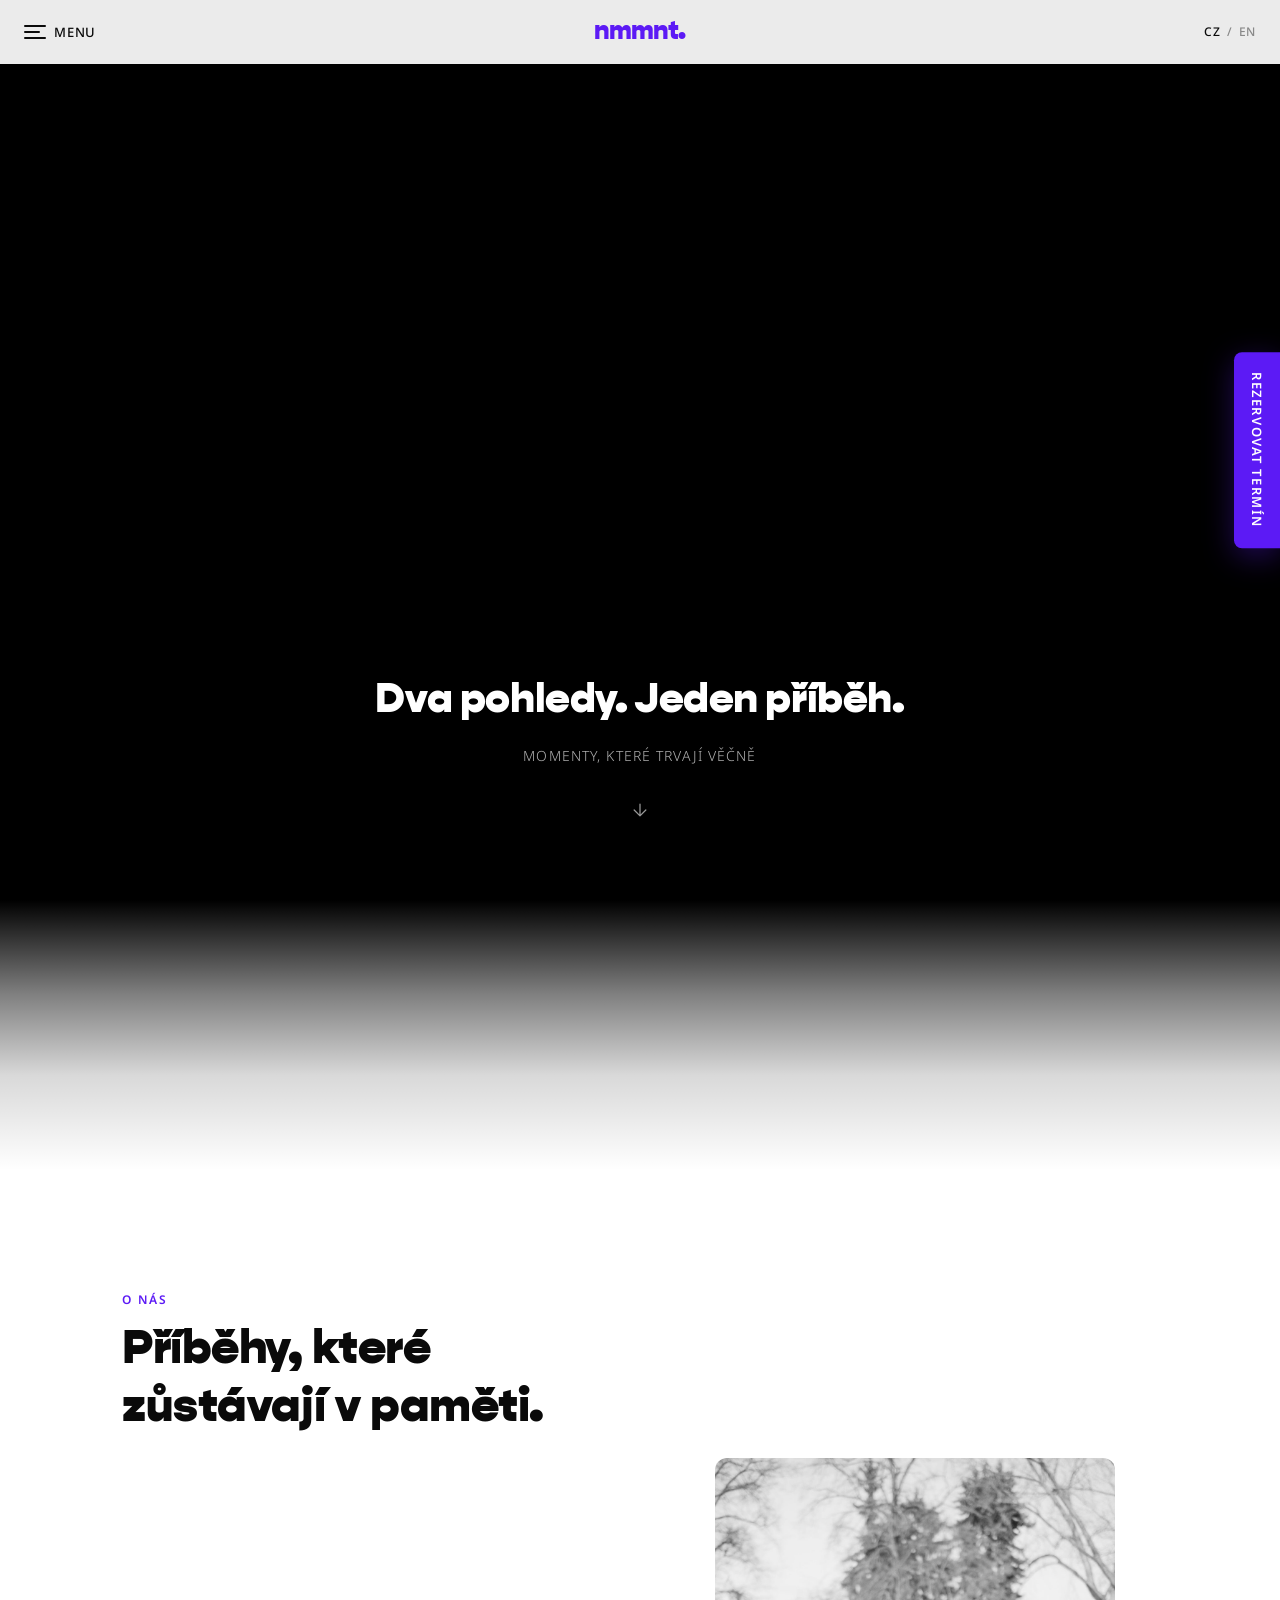
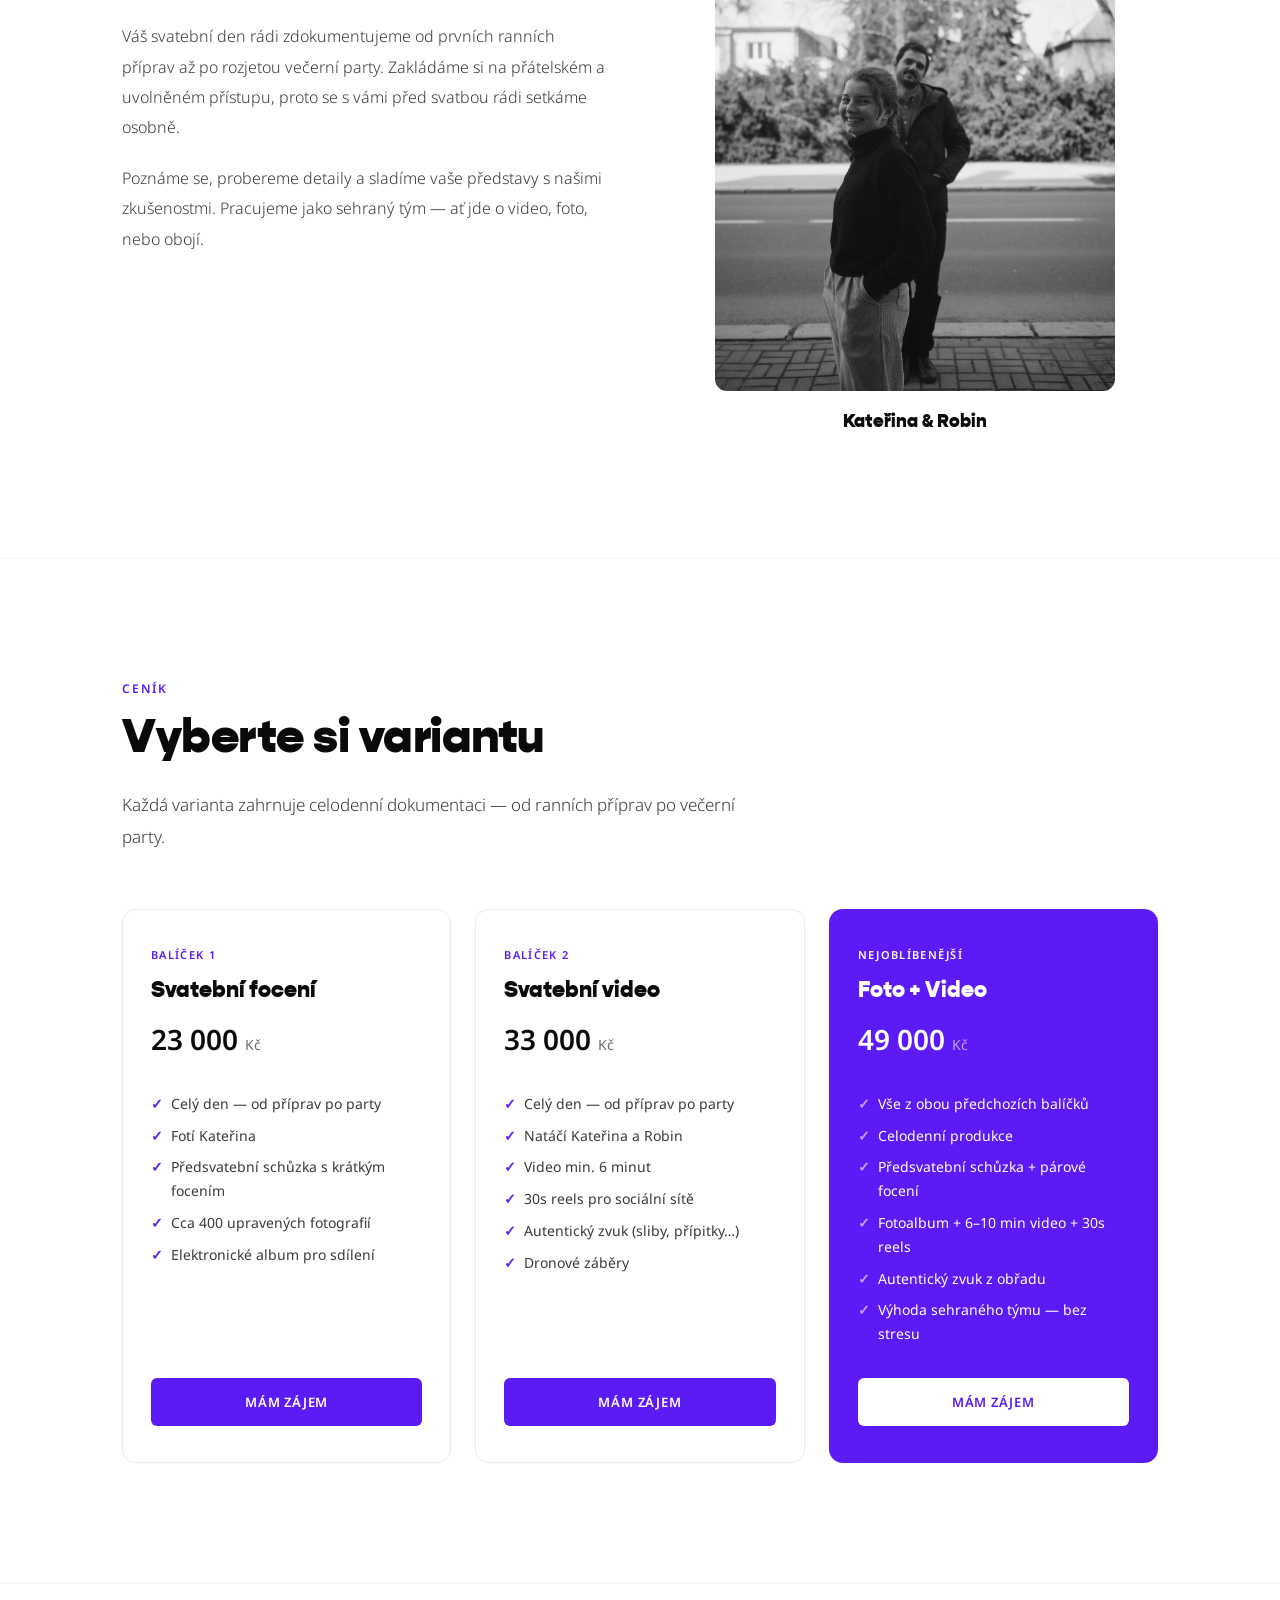
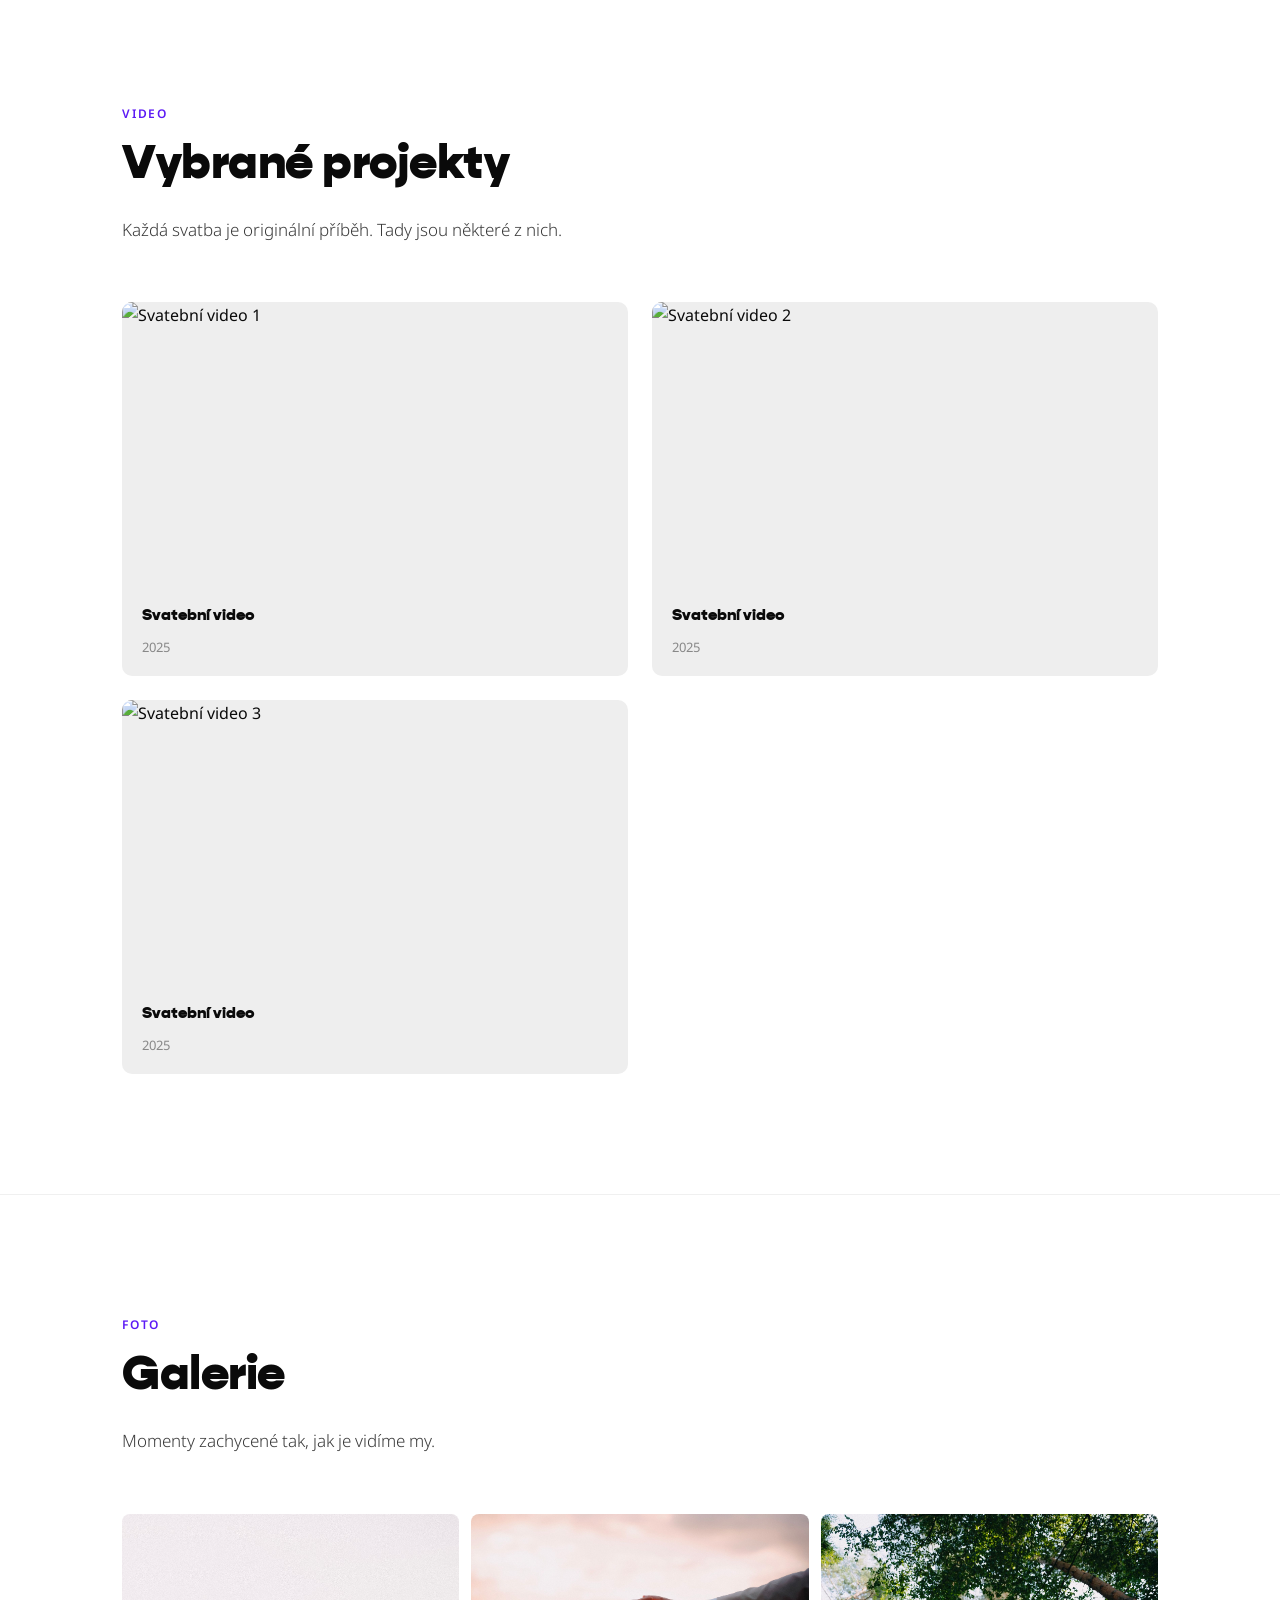
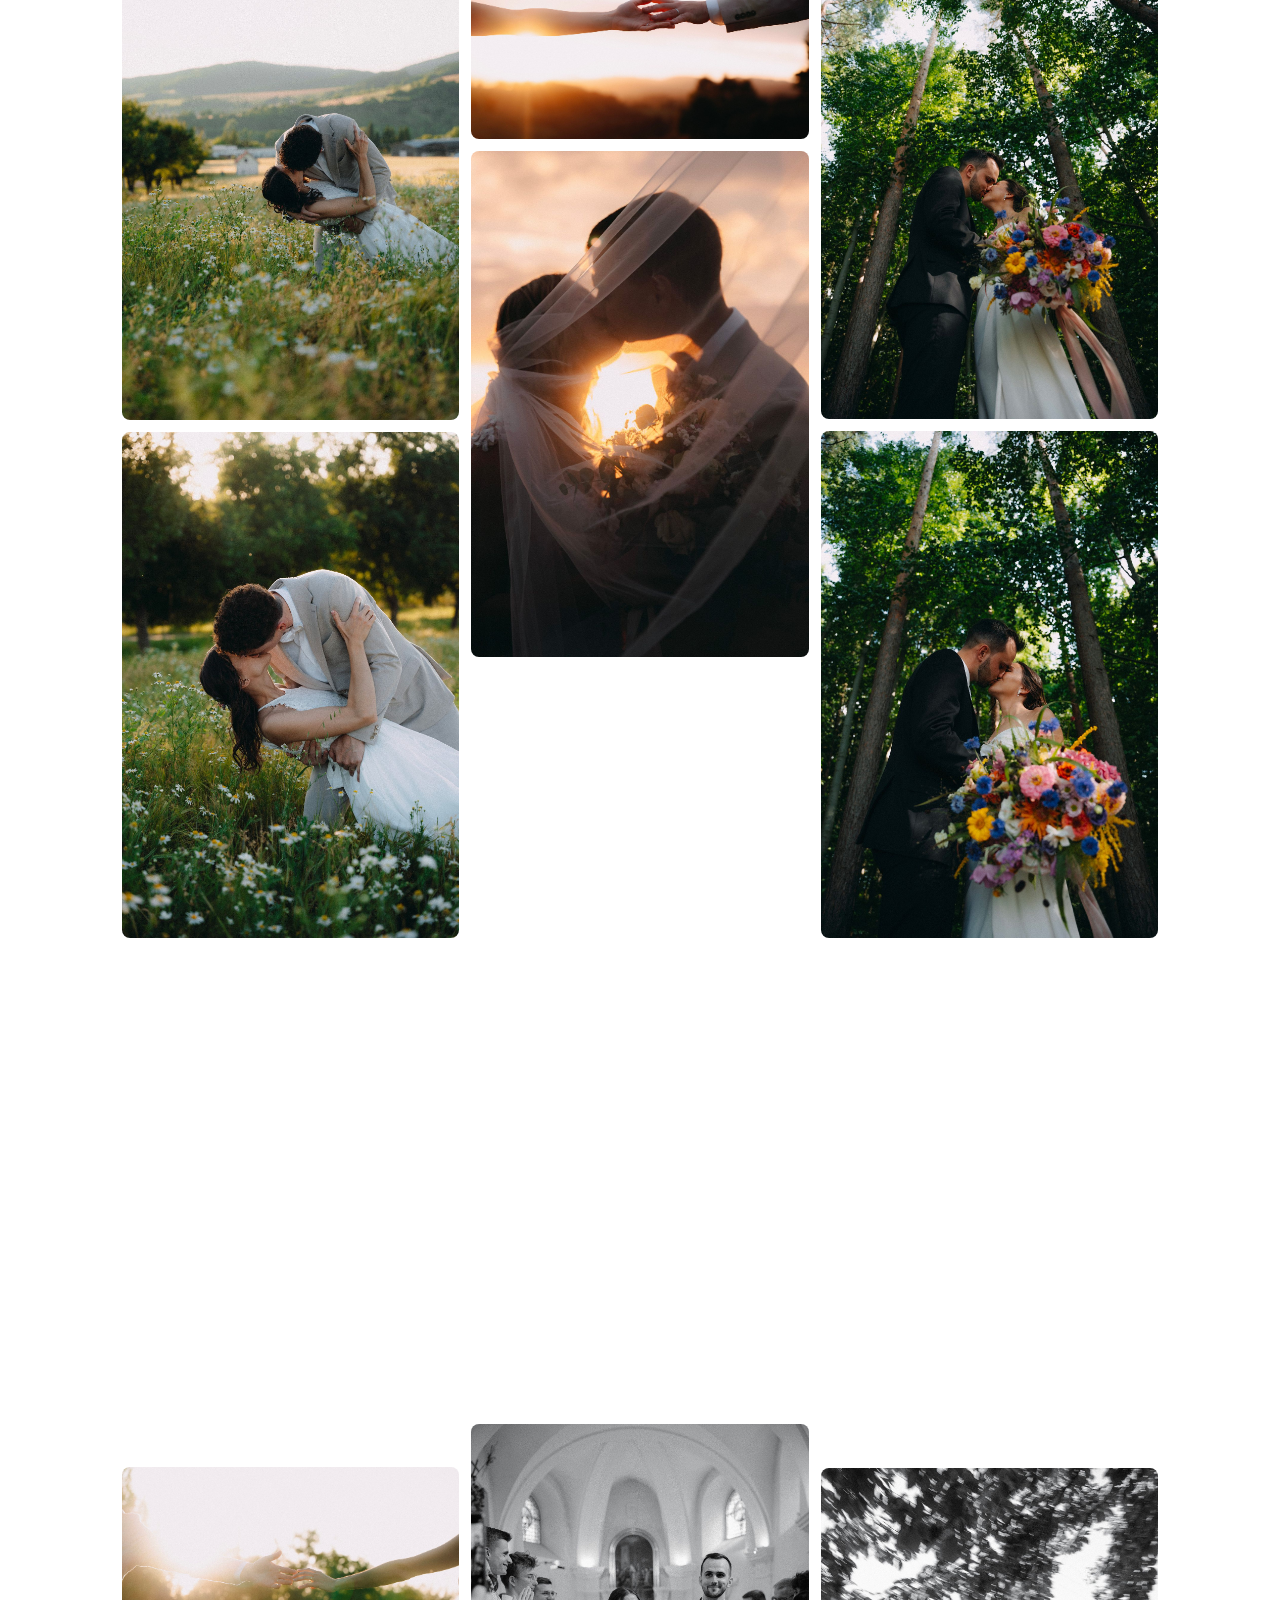
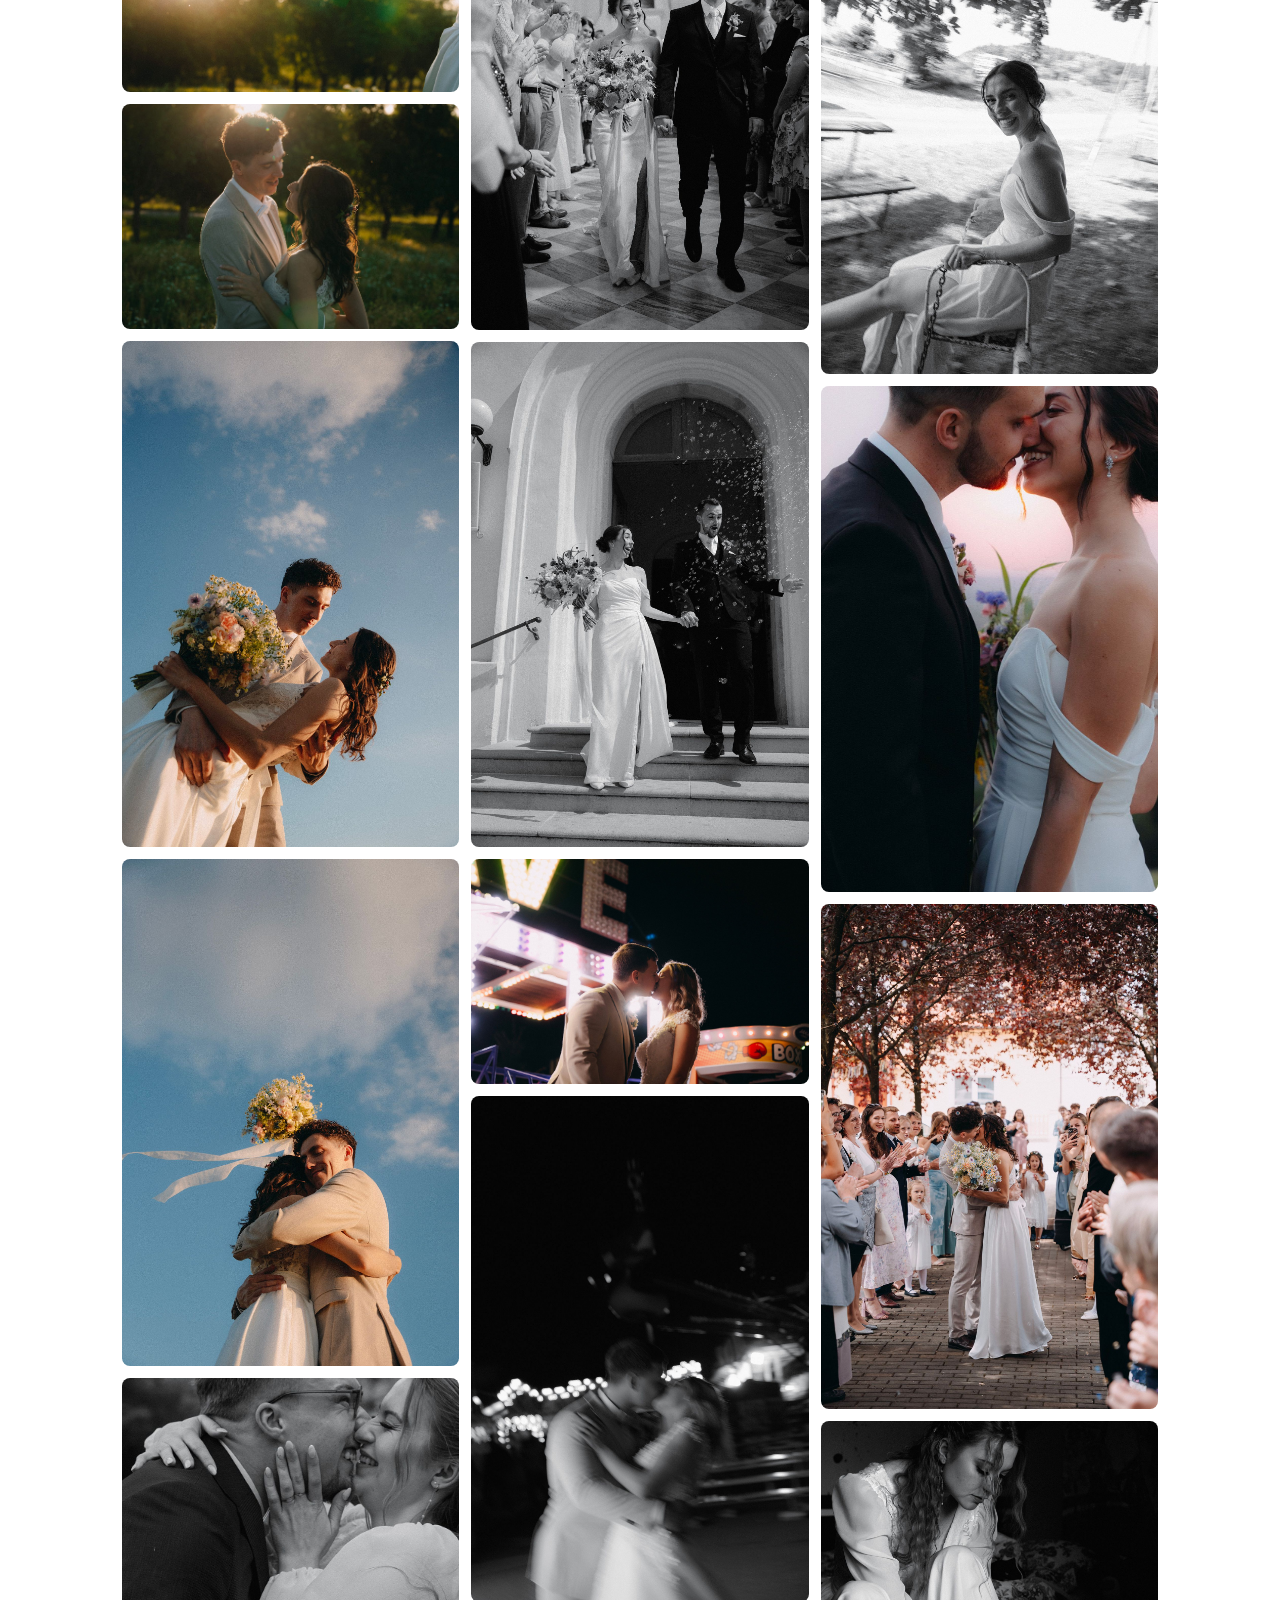
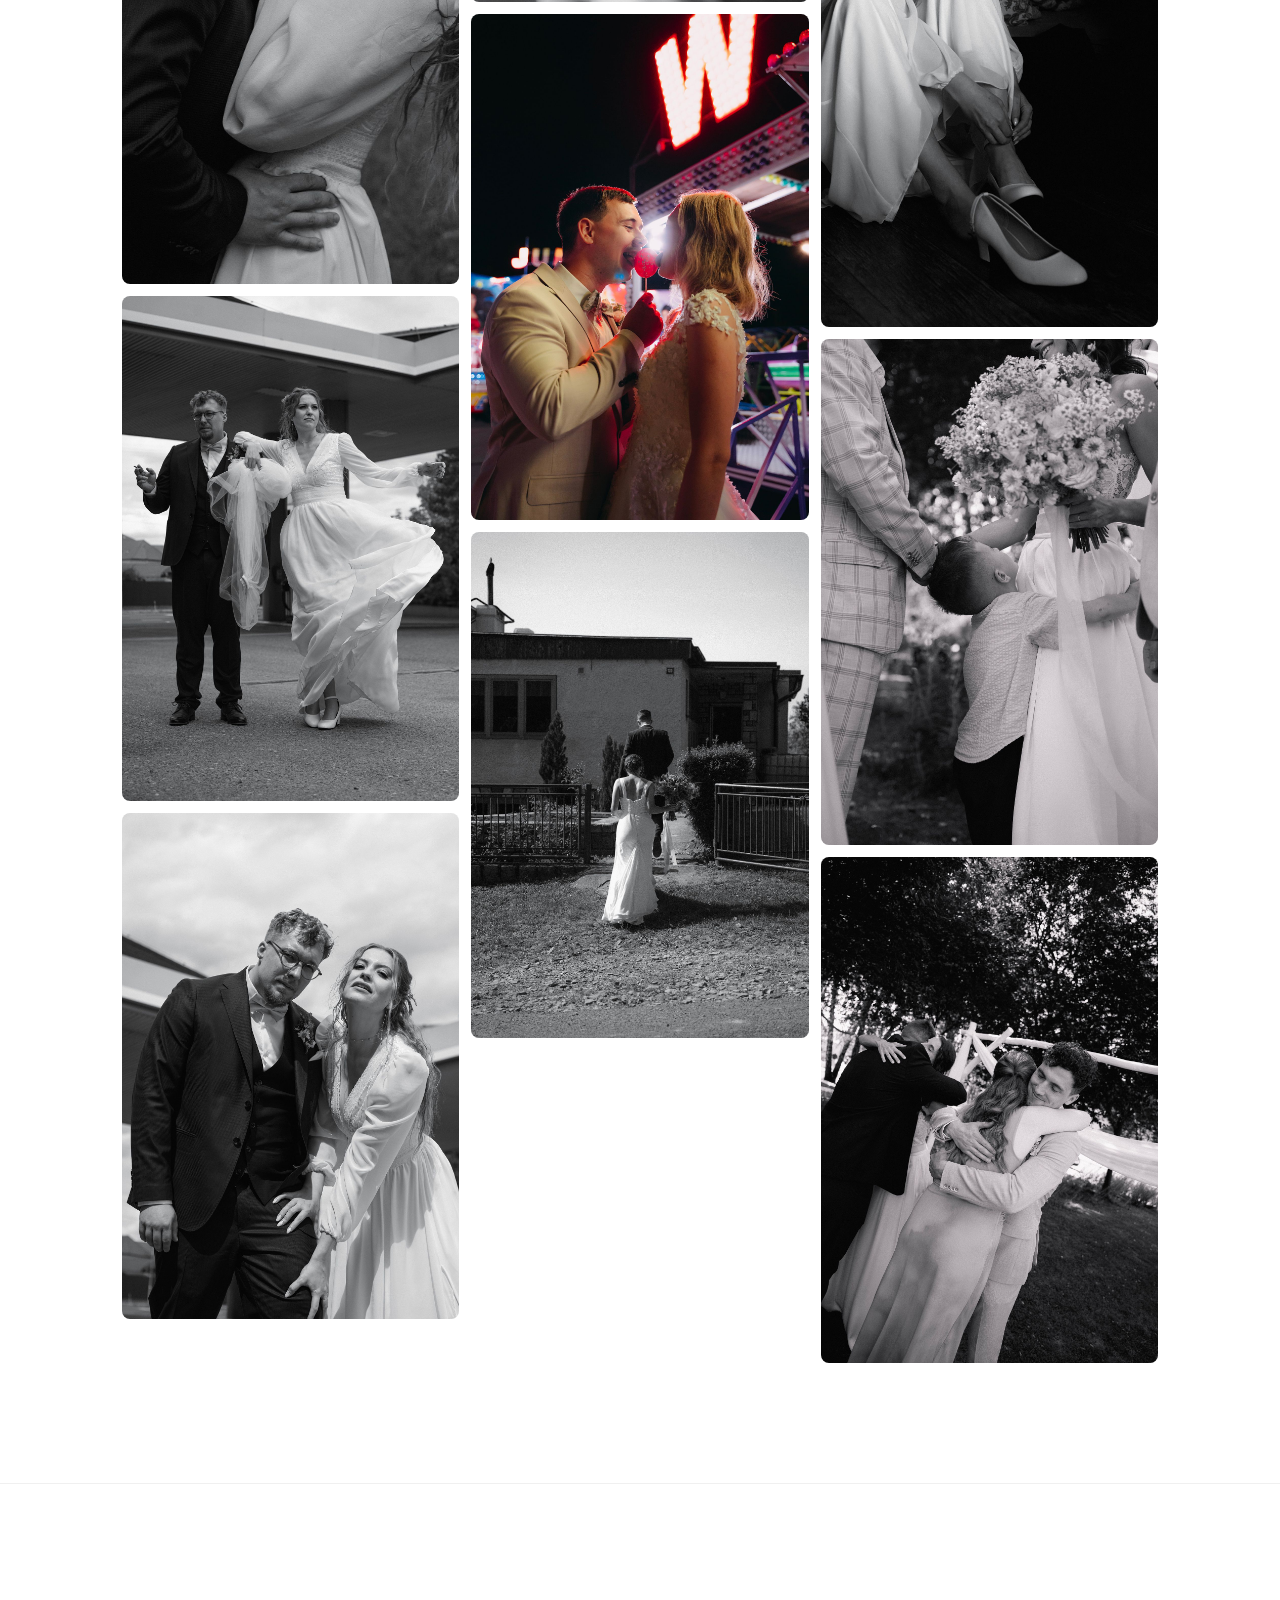
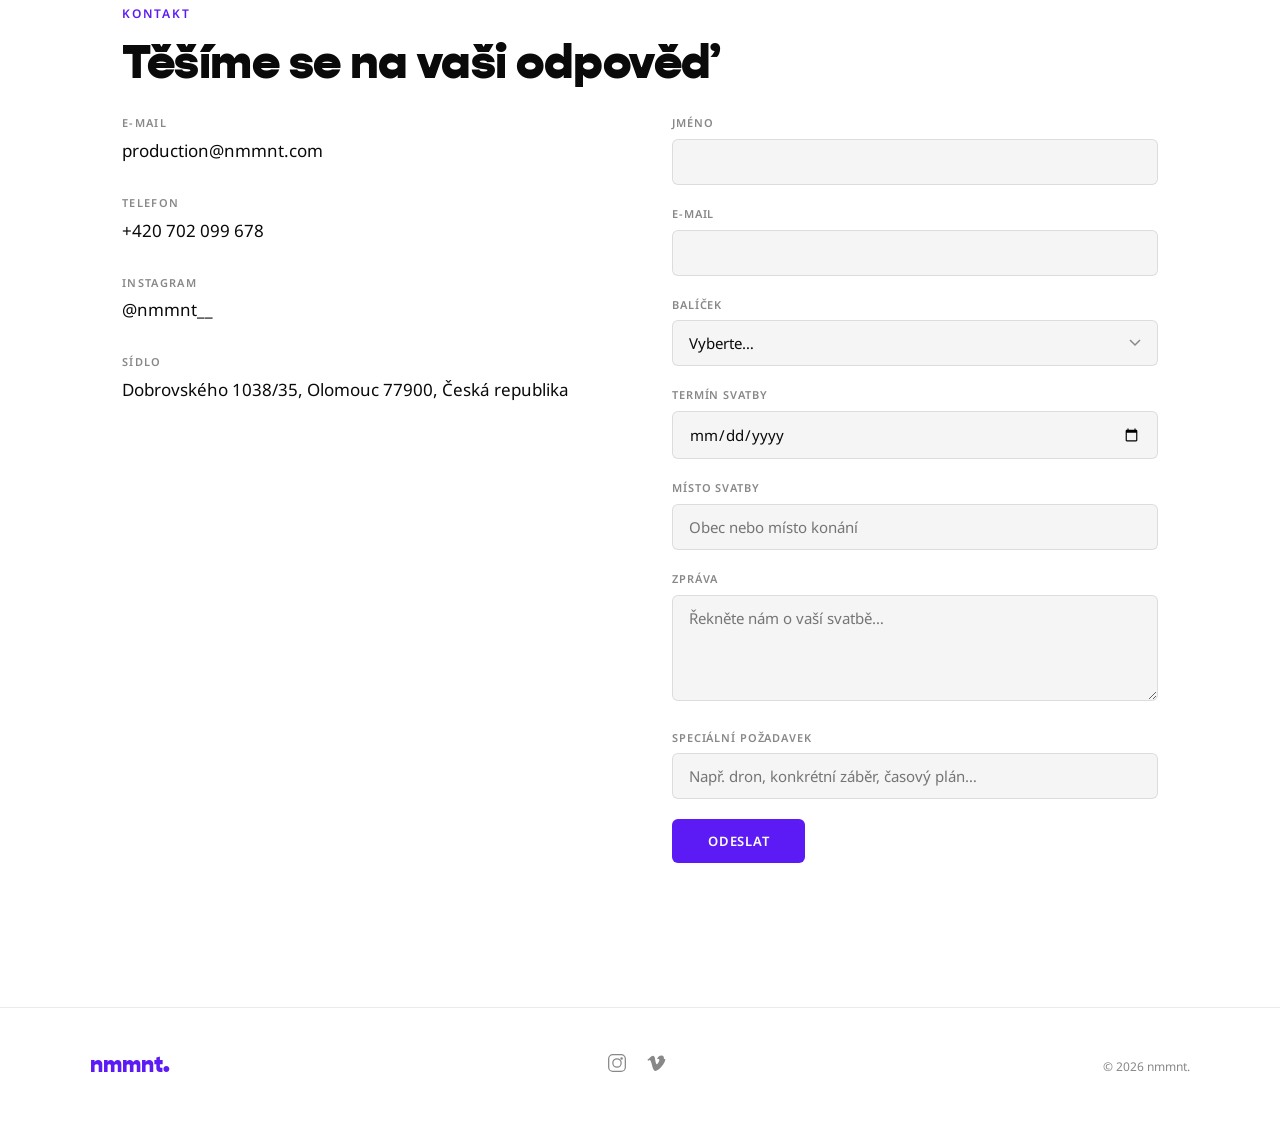
==== commit 37703c7e: "Menu scroll fix, formulář (AJAX + nová pole), rezervační banner - Oprava kotev v menu: scroll počítá" ====
--- a/index.html
+++ b/index.html
@@ -706,6 +706,10 @@
 
         .form-submit:hover { background: #4a10d4; transform: translateY(-1px); }
 
+        .form-status { font-size: 14px; line-height: 1.5; margin-top: 4px; }
+        .form-status.success { color: #1a7f37; }
+        .form-status.error { color: #c0392b; }
+
         /* FOOTER */
         #footer
         {
@@ -730,6 +734,31 @@
         .footer-social a { color: var(--color-gray); transition: color 0.3s ease; }
         .footer-social a:hover { color: var(--color-primary); }
         .footer-copy { font-size: 12px; color: var(--color-gray); }
+
+        /* STICKY BOOKING CTA */
+        .book-cta
+        {
+            position: fixed; top: 50%; right: 0; transform: translateY(-50%);
+            writing-mode: vertical-rl; z-index: 900;
+            background: var(--color-primary); color: var(--color-white);
+            font-family: var(--font-body); font-size: 13px; font-weight: 600;
+            letter-spacing: 0.12em; text-transform: uppercase;
+            padding: 20px 12px; border-radius: 8px 0 0 8px;
+            box-shadow: 0 8px 30px rgba(92, 26, 245, 0.35);
+            transition: background 0.3s ease, padding 0.3s ease;
+        }
+        .book-cta:hover { background: #4a10d4; padding-right: 16px; }
+
+        @media (max-width: 768px)
+        {
+            .book-cta
+            {
+                top: auto; bottom: 16px; right: 16px; transform: none;
+                writing-mode: horizontal-tb; border-radius: 999px;
+                font-size: 12px; padding: 12px 20px;
+                box-shadow: 0 6px 20px rgba(92, 26, 245, 0.4);
+            }
+        }
 
         /* MODAL */
         .modal
@@ -852,6 +881,9 @@
     </div>
 
     <!-- HERO — FIXED FULLSCREEN VIDEO BACKGROUND -->
+    <!-- Sticky booking CTA -->
+    <a href="#contact" class="book-cta">Rezervovat termín</a>
+
     <div class="hero">
         <div class="hero-video">
             <iframe
@@ -892,7 +924,7 @@
                 <p>Poznáme se, probereme detaily a sladíme vaše představy s našimi zkušenostmi. Pracujeme jako sehraný tým — ať jde o video, foto, nebo obojí.</p>
             </div>
             <div class="about-photo anime">
-                <img src="assets/img/KR_2.jpg" alt="Kateřina a Robin" loading="lazy">
+                <img src="assets/img/KR_2.jpg" width="1283" height="1711" alt="Kateřina a Robin" loading="lazy">
                 <div class="about-photo-caption">Kateřina &amp; Robin</div>
             </div>
         </div>
@@ -1014,35 +1046,35 @@
                 <p class="section-desc anime">Momenty zachycené tak, jak je vidíme my.</p>
 
                 <div class="foto-grid">
-                    <div class="foto-item anime"><img src="assets/img/foto-1.jpg" alt="Foto 1" loading="lazy"></div>
-                    <div class="foto-item anime"><img src="assets/img/foto-2.jpg" alt="Foto 2" loading="lazy"></div>
-                    <div class="foto-item anime"><img src="assets/img/foto-3.jpg" alt="Foto 3" loading="lazy"></div>
-                    <div class="foto-item anime"><img src="assets/img/foto-4.jpg" alt="Foto 4" loading="lazy"></div>
-                    <div class="foto-item anime"><img src="assets/img/foto-5.jpg" alt="Foto 5" loading="lazy"></div>
-                    <div class="foto-item anime"><img src="assets/img/foto-6.jpg" alt="Foto 6" loading="lazy"></div>
-                    <div class="foto-item anime"><img src="assets/img/foto-7.jpg" alt="Foto 7" loading="lazy"></div>
-                    <div class="foto-item anime"><img src="assets/img/foto-8.jpg" alt="Foto 8" loading="lazy"></div>
-                    <div class="foto-item anime"><img src="assets/img/foto-9.jpg" alt="Foto 9" loading="lazy"></div>
-                    <div class="foto-item anime"><img src="assets/img/foto-10.jpg" alt="Foto 10" loading="lazy"></div>
-                    <div class="foto-item anime"><img src="assets/img/foto-12.jpg" alt="Foto 12" loading="lazy"></div>
-                    <div class="foto-item anime"><img src="assets/img/foto-13.jpg" alt="Foto 13" loading="lazy"></div>
-                    <div class="foto-item anime"><img src="assets/img/foto-14.jpg" alt="Foto 14" loading="lazy"></div>
-                    <div class="foto-item anime"><img src="assets/img/foto-15.jpg" alt="Foto 15" loading="lazy"></div>
-                    <div class="foto-item anime"><img src="assets/img/foto-16.jpg" alt="Foto 16" loading="lazy"></div>
-                    <div class="foto-item anime"><img src="assets/img/foto-17.jpg" alt="Foto 17" loading="lazy"></div>
-                    <div class="foto-item anime"><img src="assets/img/foto-18.jpg" alt="Foto 18" loading="lazy"></div>
-                    <div class="foto-item anime"><img src="assets/img/foto-19.jpg" alt="Foto 19" loading="lazy"></div>
-                    <div class="foto-item anime"><img src="assets/img/foto-20.jpg" alt="Foto 20" loading="lazy"></div>
-                    <div class="foto-item anime"><img src="assets/img/foto-21.jpg" alt="Foto 21" loading="lazy"></div>
-                    <div class="foto-item anime"><img src="assets/img/foto-22.jpg" alt="Foto 22" loading="lazy"></div>
-                    <div class="foto-item anime"><img src="assets/img/foto-23.jpg" alt="Foto 23" loading="lazy"></div>
-                    <div class="foto-item anime"><img src="assets/img/foto-24.jpg" alt="Foto 24" loading="lazy"></div>
-                    <div class="foto-item anime"><img src="assets/img/foto-25.jpg" alt="Foto 25" loading="lazy"></div>
-                    <div class="foto-item anime"><img src="assets/img/foto-26.jpg" alt="Foto 26" loading="lazy"></div>
-                    <div class="foto-item anime"><img src="assets/img/foto-27.jpg" alt="Foto 27" loading="lazy"></div>
-                    <div class="foto-item anime"><img src="assets/img/foto-28.jpg" alt="Foto 28" loading="lazy"></div>
-                    <div class="foto-item anime"><img src="assets/img/foto-29.jpg" alt="Foto 29" loading="lazy"></div>
-                    <div class="foto-item anime"><img src="assets/img/foto-30.jpg" alt="Foto 30" loading="lazy"></div>
+                    <div class="foto-item anime"><img src="assets/img/foto-1.jpg" width="1333" height="2000" alt="Foto 1" loading="lazy"></div>
+                    <div class="foto-item anime"><img src="assets/img/foto-2.jpg" width="1333" height="2000" alt="Foto 2" loading="lazy"></div>
+                    <div class="foto-item anime"><img src="assets/img/foto-3.jpg" width="425" height="637" alt="Foto 3" loading="lazy"></div>
+                    <div class="foto-item anime"><img src="assets/img/foto-4.jpg" width="2000" height="1334" alt="Foto 4" loading="lazy"></div>
+                    <div class="foto-item anime"><img src="assets/img/foto-5.jpg" width="1425" height="950" alt="Foto 5" loading="lazy"></div>
+                    <div class="foto-item anime"><img src="assets/img/foto-6.jpg" width="1333" height="2000" alt="Foto 6" loading="lazy"></div>
+                    <div class="foto-item anime"><img src="assets/img/foto-7.jpg" width="1333" height="2000" alt="Foto 7" loading="lazy"></div>
+                    <div class="foto-item anime"><img src="assets/img/foto-8.jpg" width="894" height="1341" alt="Foto 8" loading="lazy"></div>
+                    <div class="foto-item anime"><img src="assets/img/foto-9.jpg" width="1334" height="2000" alt="Foto 9" loading="lazy"></div>
+                    <div class="foto-item anime"><img src="assets/img/foto-10.jpg" width="1333" height="2000" alt="Foto 10" loading="lazy"></div>
+                    <div class="foto-item anime"><img src="assets/img/foto-12.jpg" width="2000" height="1334" alt="Foto 12" loading="lazy"></div>
+                    <div class="foto-item anime"><img src="assets/img/foto-13.jpg" width="1134" height="1701" alt="Foto 13" loading="lazy"></div>
+                    <div class="foto-item anime"><img src="assets/img/foto-14.jpg" width="2000" height="1333" alt="Foto 14" loading="lazy"></div>
+                    <div class="foto-item anime"><img src="assets/img/foto-15.jpg" width="1333" height="2000" alt="Foto 15" loading="lazy"></div>
+                    <div class="foto-item anime"><img src="assets/img/foto-16.jpg" width="1333" height="2000" alt="Foto 16" loading="lazy"></div>
+                    <div class="foto-item anime"><img src="assets/img/foto-17.jpg" width="1334" height="2000" alt="Foto 17" loading="lazy"></div>
+                    <div class="foto-item anime"><img src="assets/img/foto-18.jpg" width="2000" height="1334" alt="Foto 18" loading="lazy"></div>
+                    <div class="foto-item anime"><img src="assets/img/foto-19.jpg" width="1334" height="2000" alt="Foto 19" loading="lazy"></div>
+                    <div class="foto-item anime"><img src="assets/img/foto-20.jpg" width="1333" height="2000" alt="Foto 20" loading="lazy"></div>
+                    <div class="foto-item anime"><img src="assets/img/foto-21.jpg" width="1334" height="2000" alt="Foto 21" loading="lazy"></div>
+                    <div class="foto-item anime"><img src="assets/img/foto-22.jpg" width="1334" height="2000" alt="Foto 22" loading="lazy"></div>
+                    <div class="foto-item anime"><img src="assets/img/foto-23.jpg" width="1333" height="2000" alt="Foto 23" loading="lazy"></div>
+                    <div class="foto-item anime"><img src="assets/img/foto-24.jpg" width="1333" height="2000" alt="Foto 24" loading="lazy"></div>
+                    <div class="foto-item anime"><img src="assets/img/foto-25.jpg" width="1333" height="2000" alt="Foto 25" loading="lazy"></div>
+                    <div class="foto-item anime"><img src="assets/img/foto-26.jpg" width="886" height="1329" alt="Foto 26" loading="lazy"></div>
+                    <div class="foto-item anime"><img src="assets/img/foto-27.jpg" width="1334" height="2000" alt="Foto 27" loading="lazy"></div>
+                    <div class="foto-item anime"><img src="assets/img/foto-28.jpg" width="1334" height="2000" alt="Foto 28" loading="lazy"></div>
+                    <div class="foto-item anime"><img src="assets/img/foto-29.jpg" width="1333" height="2000" alt="Foto 29" loading="lazy"></div>
+                    <div class="foto-item anime"><img src="assets/img/foto-30.jpg" width="1333" height="2000" alt="Foto 30" loading="lazy"></div>
                 </div>
             </div>
         </section>
@@ -1098,10 +1130,19 @@
                             <input type="date" id="date" name="date">
                         </div>
                         <div class="form-group">
+                            <label for="location">Místo svatby</label>
+                            <input type="text" id="location" name="location" placeholder="Obec nebo místo konání">
+                        </div>
+                        <div class="form-group">
                             <label for="message">Zpráva</label>
                             <textarea id="message" name="message" rows="4" placeholder="Řekněte nám o vaší svatbě…"></textarea>
                         </div>
+                        <div class="form-group">
+                            <label for="special">Speciální požadavek</label>
+                            <input type="text" id="special" name="special" placeholder="Např. dron, konkrétní záběr, časový plán…">
+                        </div>
                         <button type="submit" class="form-submit">Odeslat</button>
+                        <div id="form-status" class="form-status" role="status" aria-live="polite"></div>
                     </form>
                 </div>
             </div>
@@ -1208,7 +1249,8 @@
                 var target = document.getElementById(id);
                 if (target)
                 {
-                    window.scrollTo({ top: target.offsetTop - 64, behavior: 'smooth' });
+                    var top = target.getBoundingClientRect().top + window.pageYOffset - 64;
+                    window.scrollTo({ top: top, behavior: 'smooth' });
                 }
             });
         });
@@ -1292,10 +1334,45 @@
         var form = document.querySelector('.contact-form');
         if (form)
         {
-            form.addEventListener('submit', function ()
+            var formStatus = document.getElementById('form-status');
+            form.addEventListener('submit', function (e)
             {
+                e.preventDefault();
                 var btn = form.querySelector('.form-submit');
-                if (btn) { btn.textContent = 'Odesílám…'; btn.style.opacity = '0.7'; btn.style.pointerEvents = 'none'; }
+                var label = btn ? btn.textContent : '';
+                if (btn) { btn.textContent = 'Odesílám…'; btn.disabled = true; btn.style.opacity = '0.7'; }
+                if (formStatus) { formStatus.textContent = ''; formStatus.className = 'form-status'; }
+                fetch(form.action, {
+                    method: 'POST',
+                    body: new FormData(form),
+                    headers: { 'Accept': 'application/json' }
+                })
+                .then(function (res)
+                {
+                    if (res.ok)
+                    {
+                        form.reset();
+                        if (formStatus) { formStatus.textContent = 'Děkujeme! Zpráva byla odeslána — ozveme se co nejdřív.'; formStatus.className = 'form-status success'; }
+                    }
+                    else
+                    {
+                        return res.json().then(function (data)
+                        {
+                            var msg = (data && data.errors && data.errors.length)
+                                ? data.errors.map(function (er) { return er.message; }).join(', ')
+                                : 'Odeslání se nezdařilo. Zkuste to prosím znovu, nebo napište na production@nmmnt.com.';
+                            if (formStatus) { formStatus.textContent = msg; formStatus.className = 'form-status error'; }
+                        });
+                    }
+                })
+                .catch(function ()
+                {
+                    if (formStatus) { formStatus.textContent = 'Odeslání se nezdařilo (chyba sítě). Zkuste to prosím znovu, nebo napište na production@nmmnt.com.'; formStatus.className = 'form-status error'; }
+                })
+                .then(function ()
+                {
+                    if (btn) { btn.textContent = label || 'Odeslat'; btn.disabled = false; btn.style.opacity = ''; }
+                });
             });
         }
         /* ---- Vimeo thumbnails auto-load ---- */
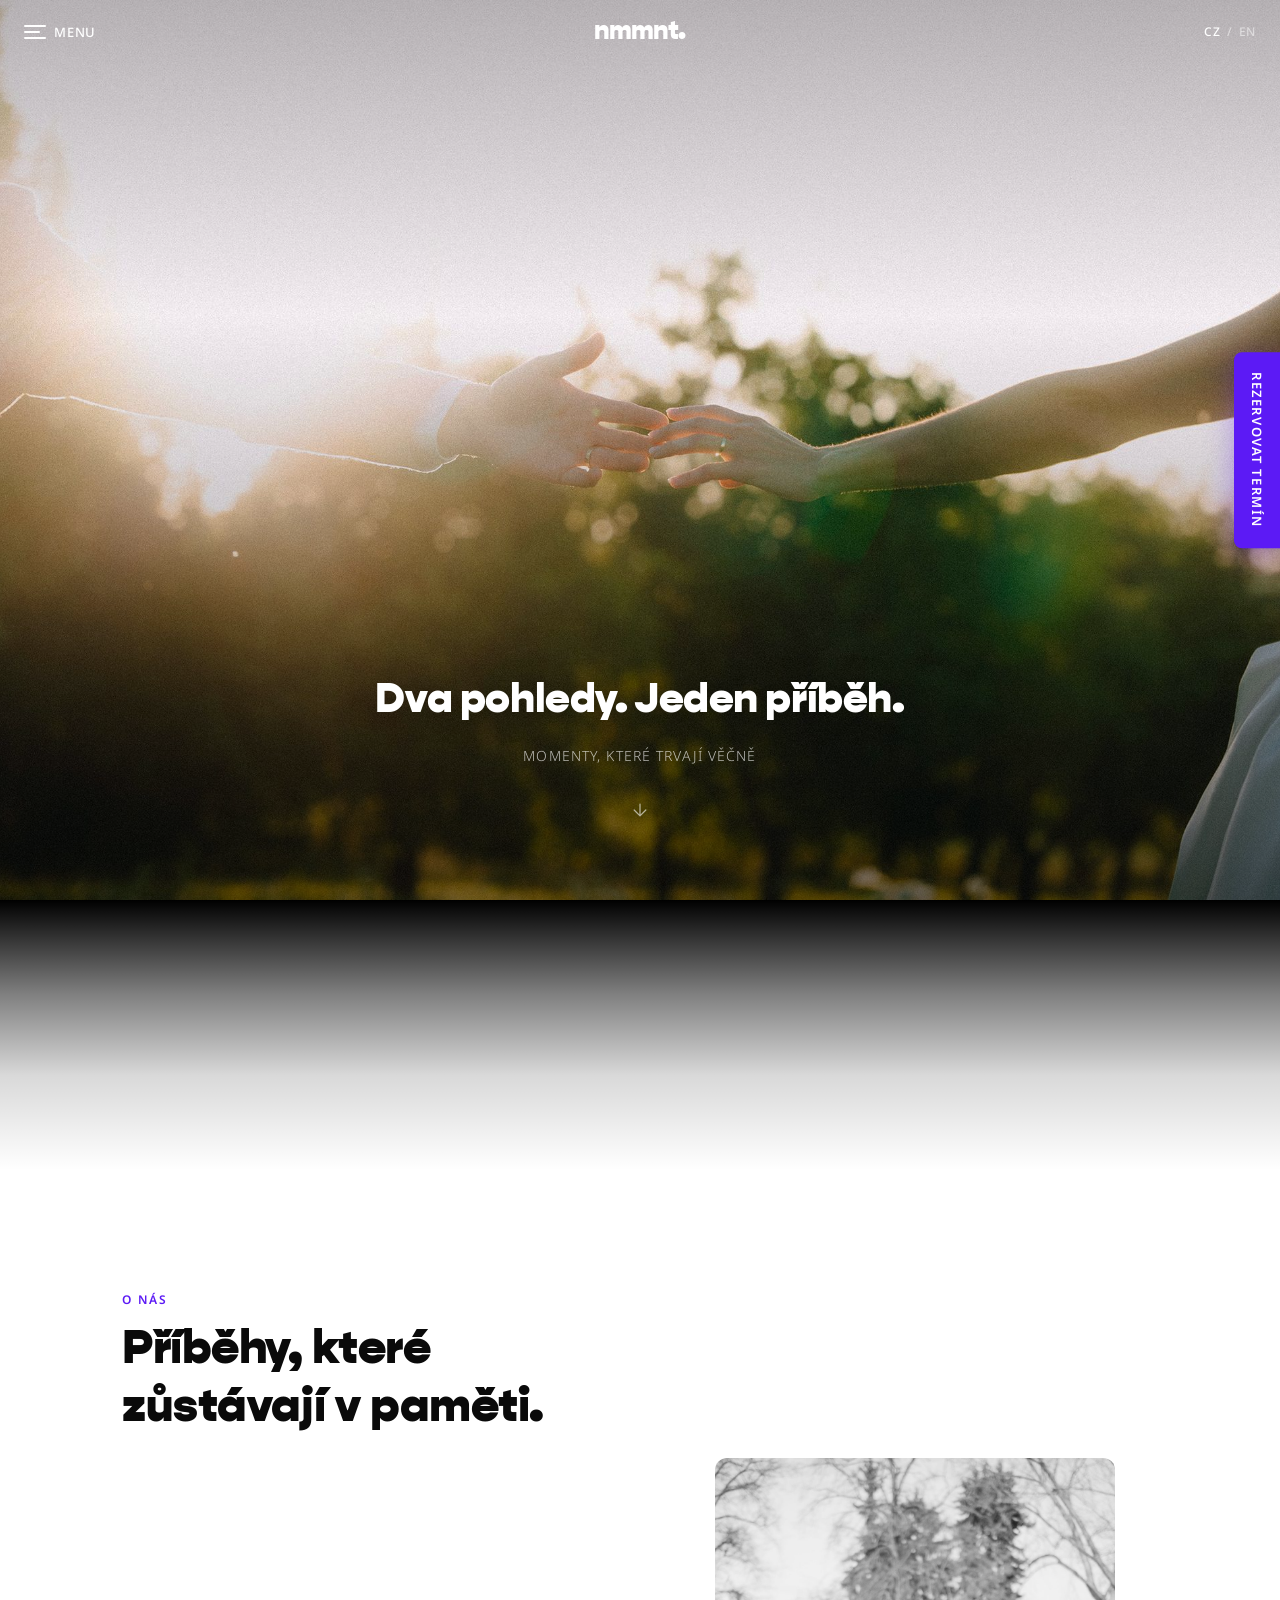
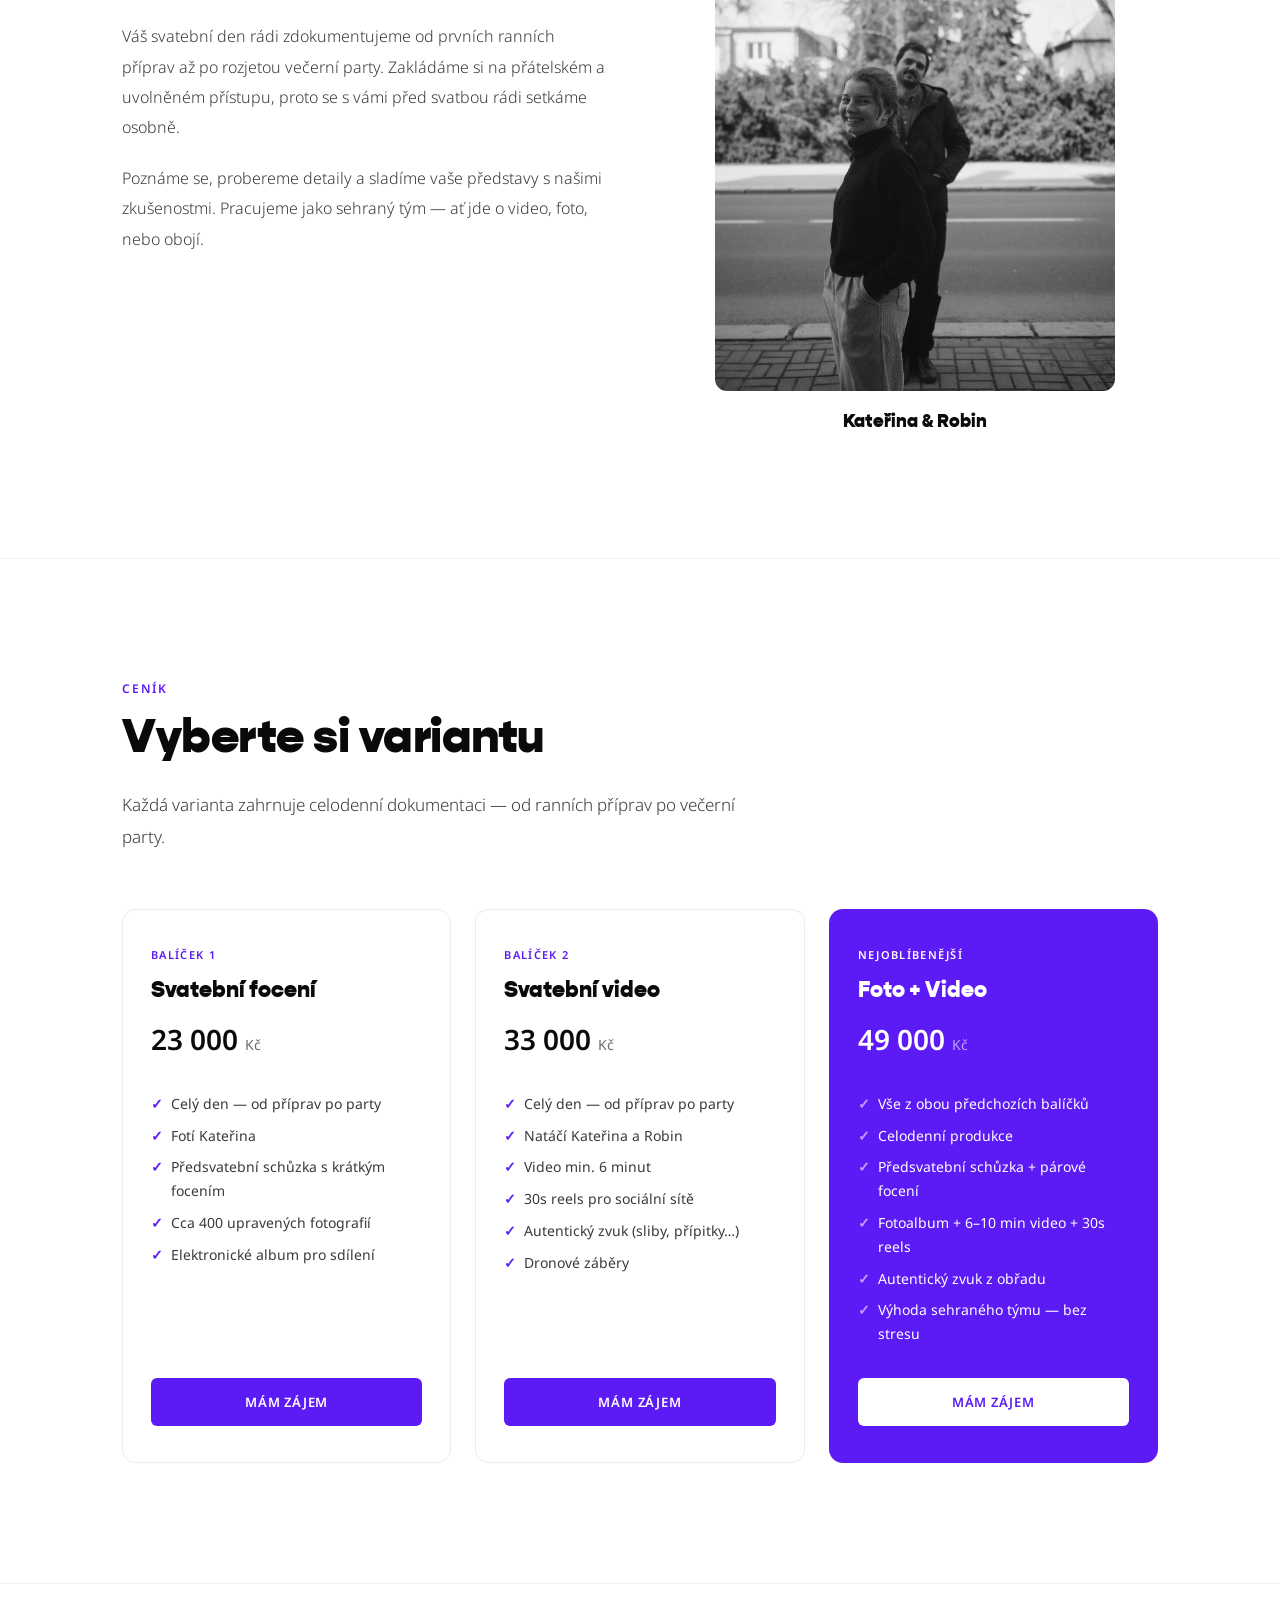
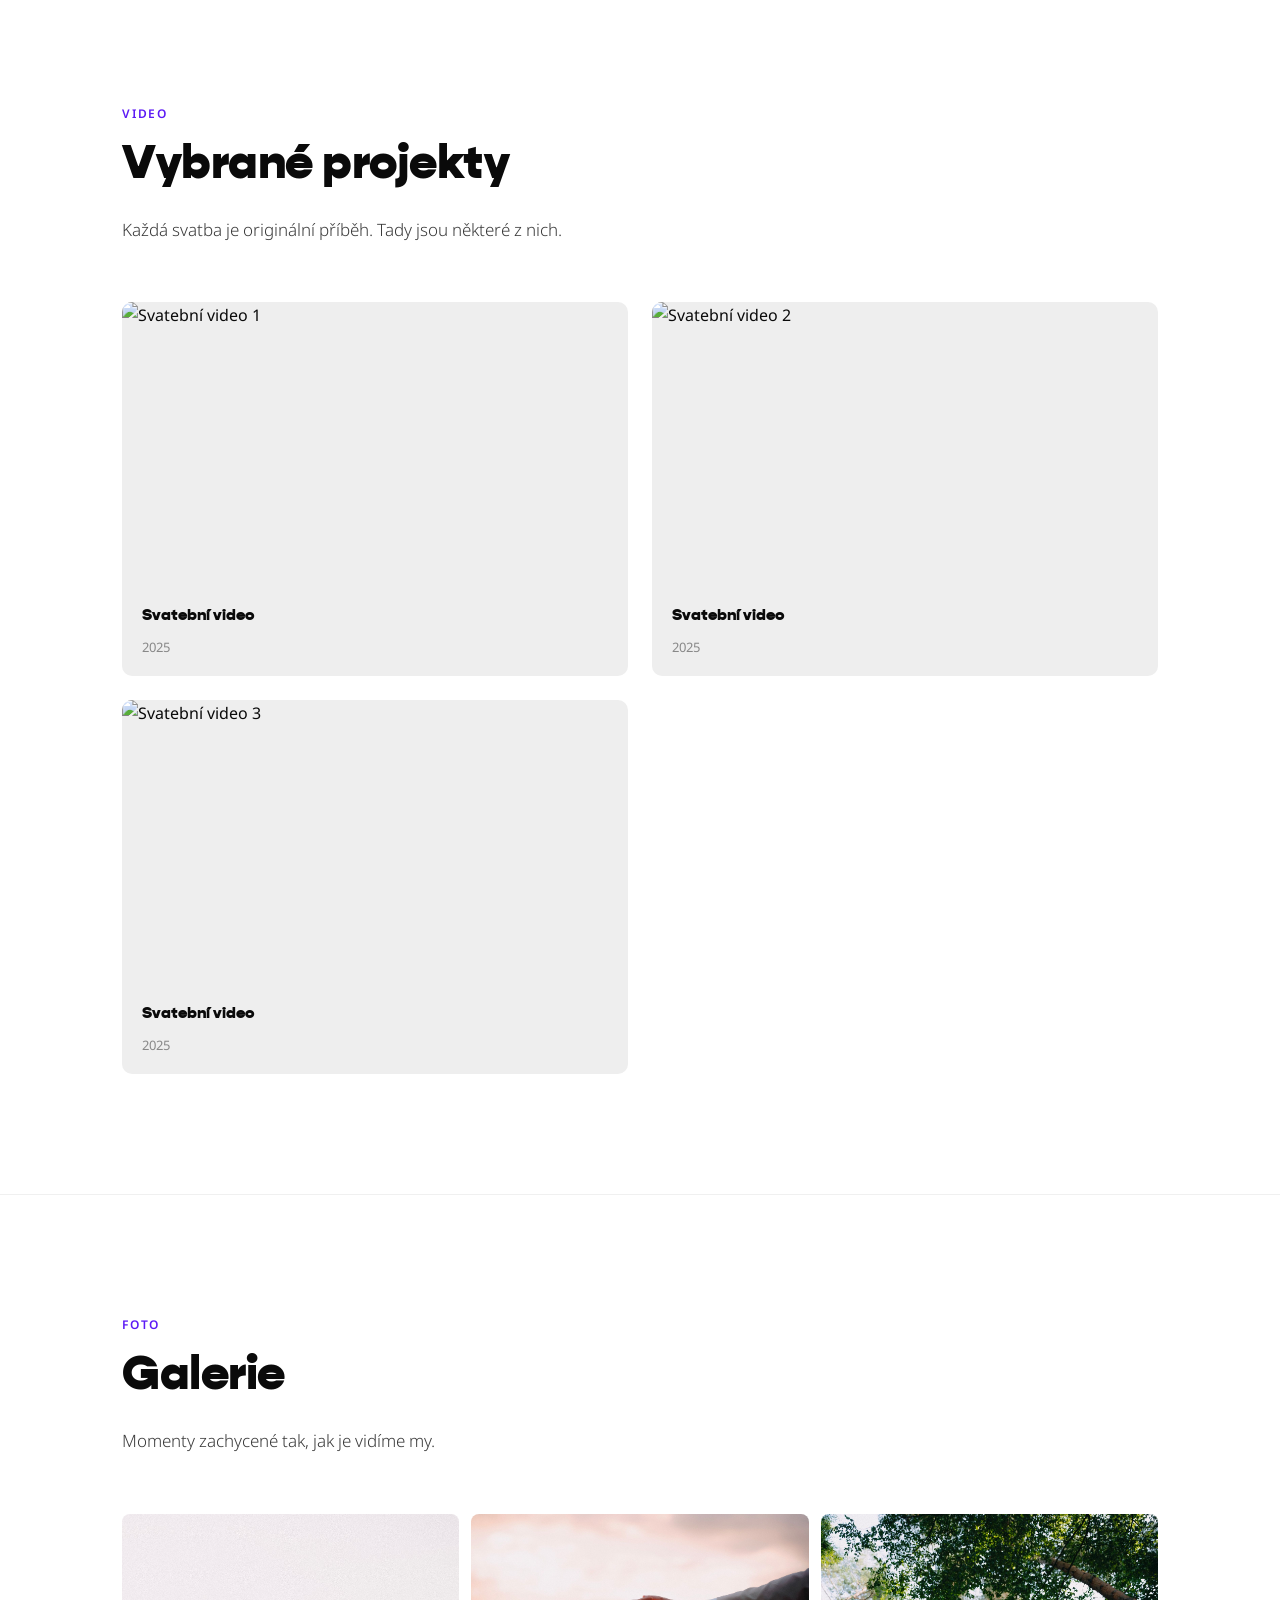
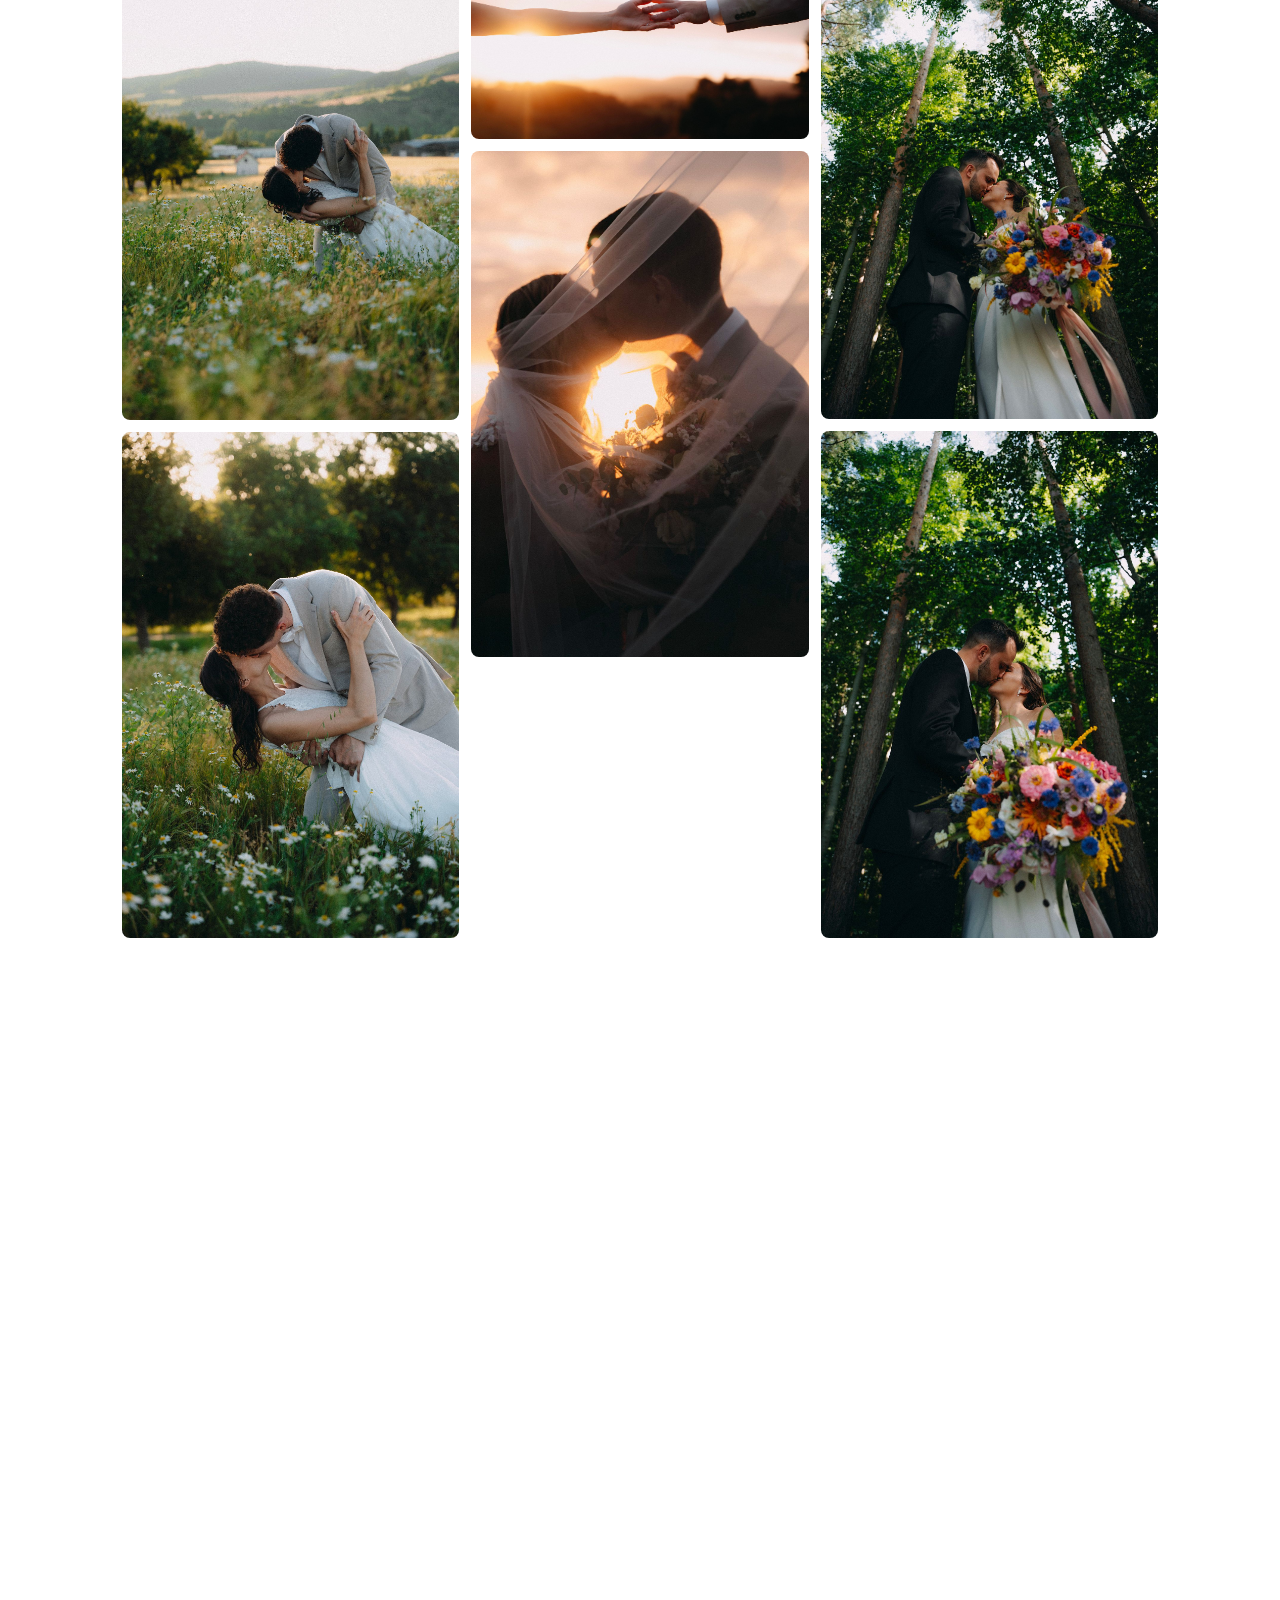
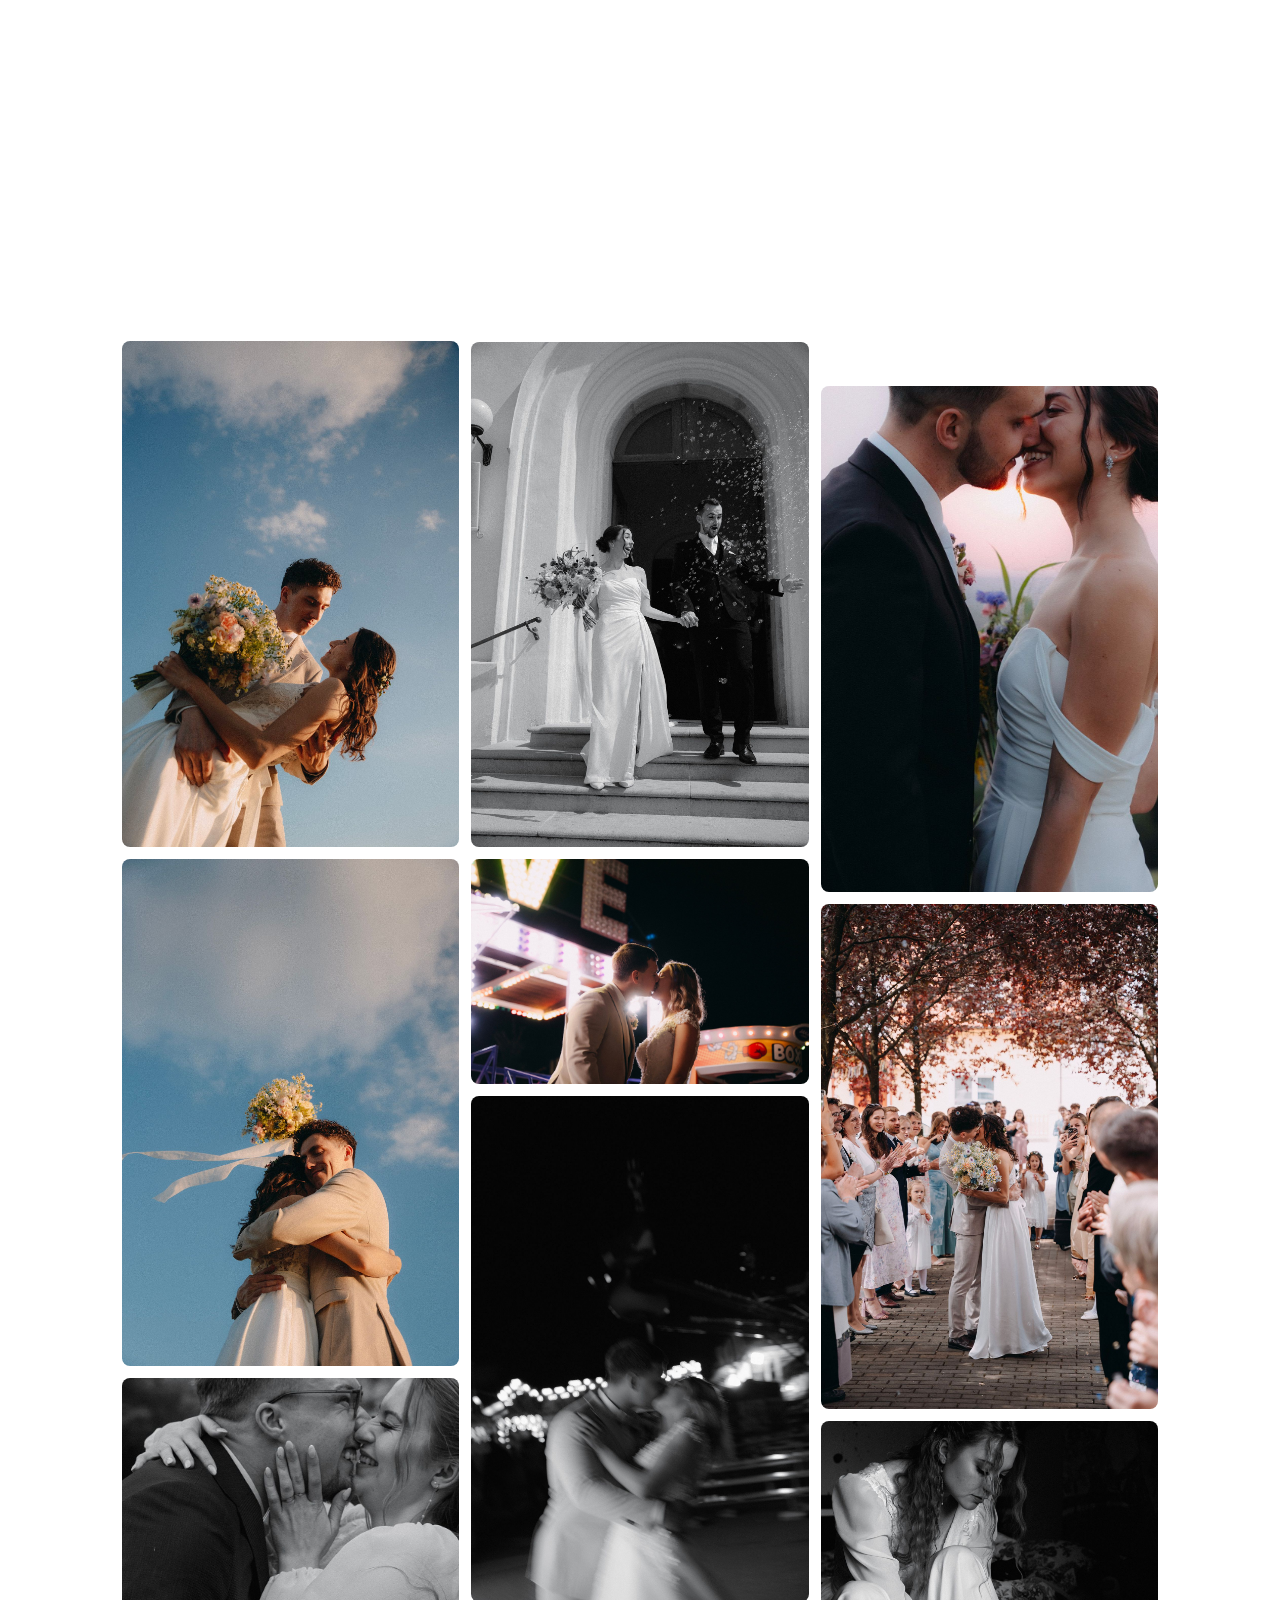
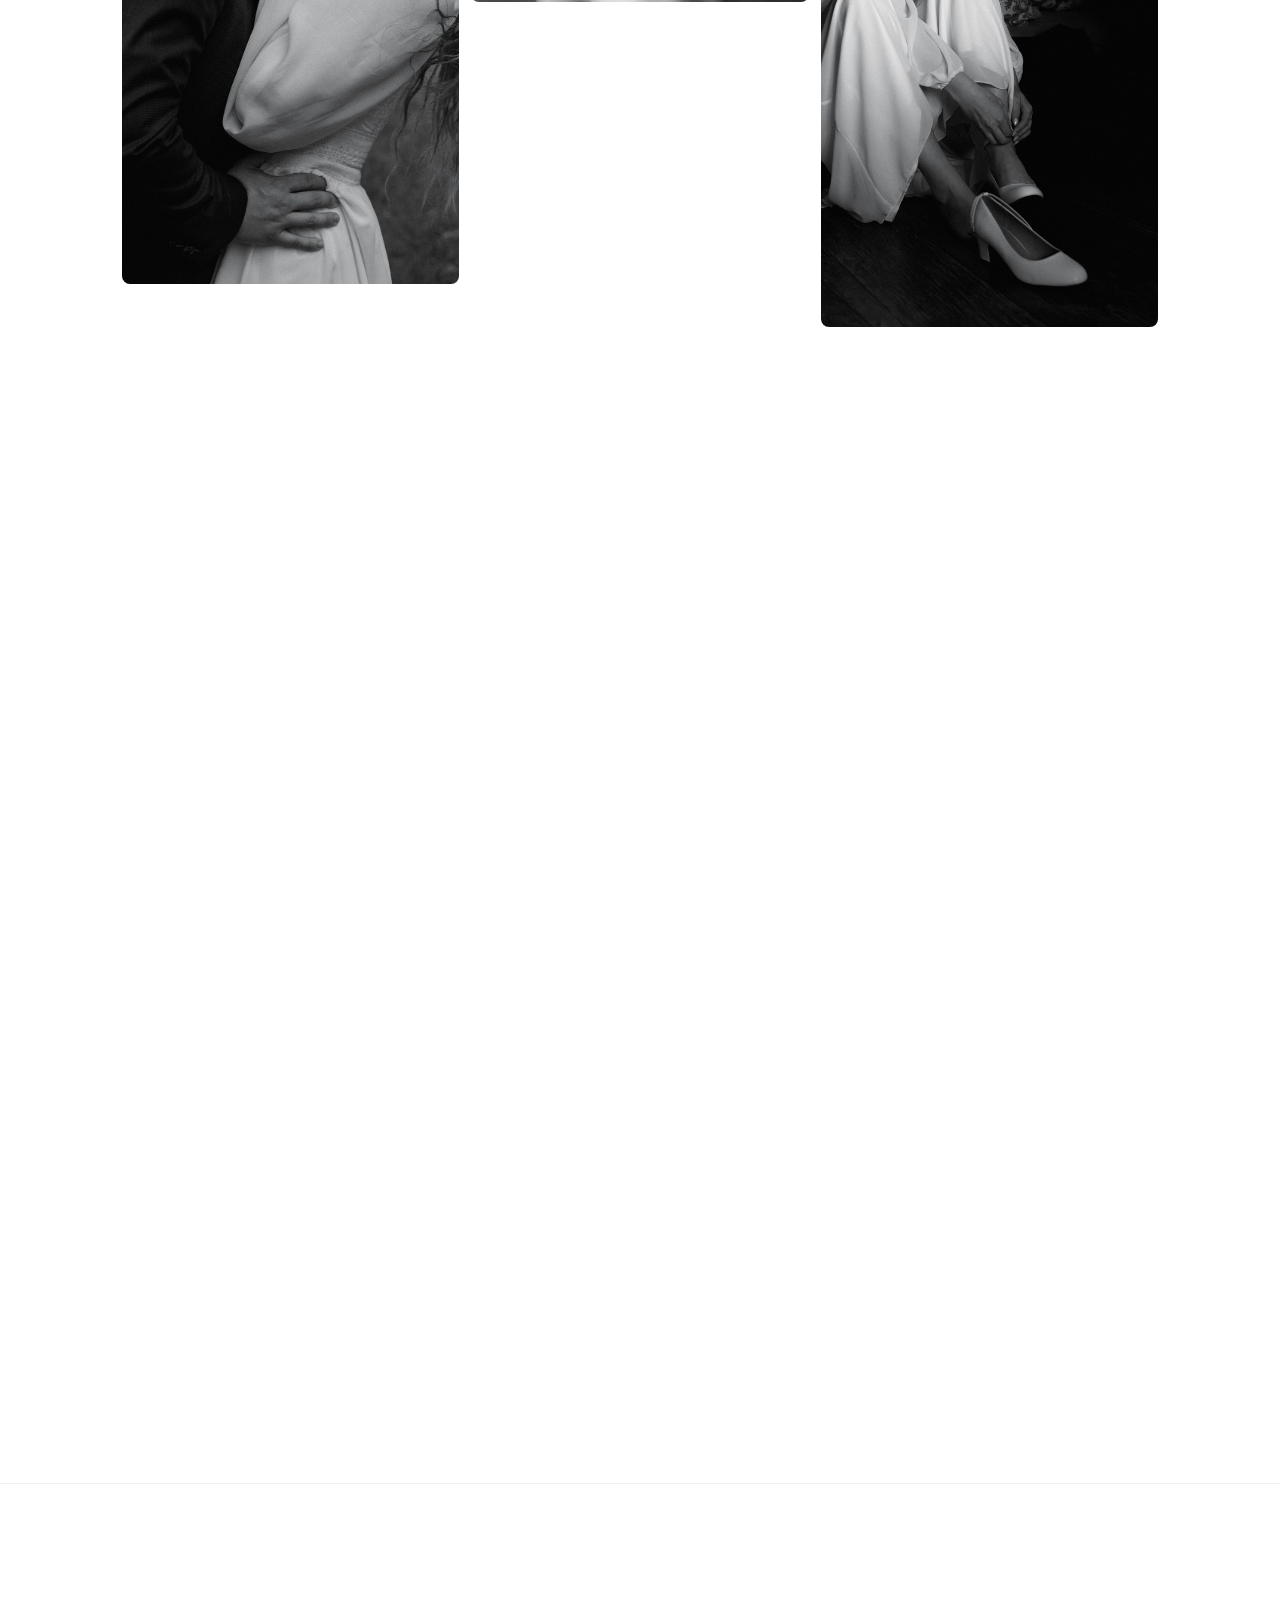
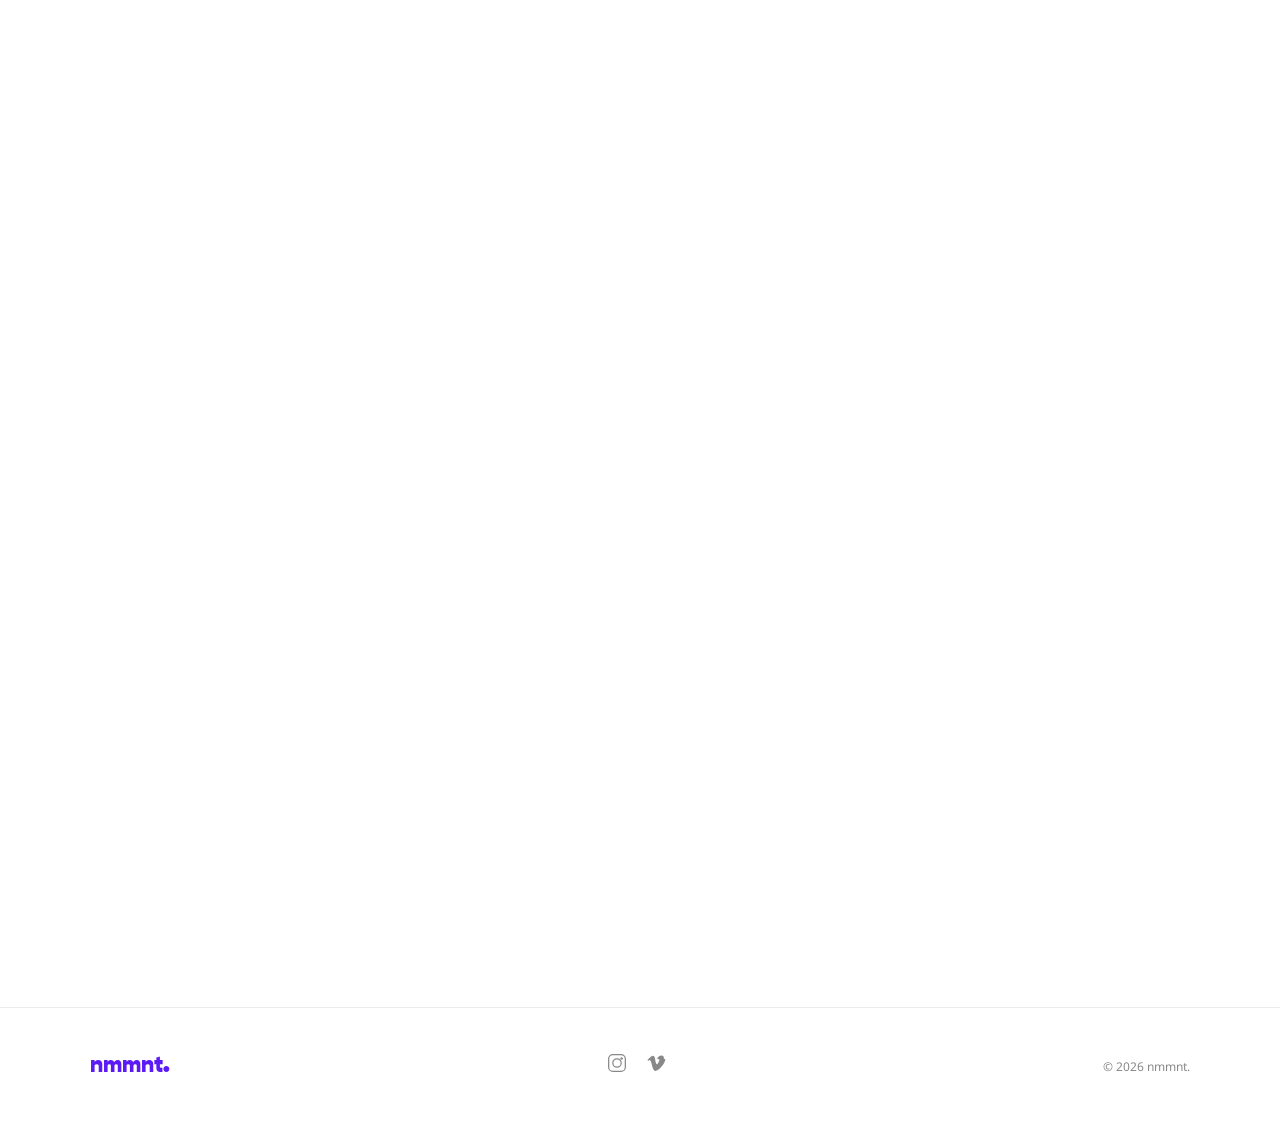
==== commit c3bc18b9: "Hero video: záložní poster + odkrytí až po přehrání Řeší "někomu se nenačítá úvodní video" (adblock," ====
--- a/index.html
+++ b/index.html
@@ -253,7 +253,7 @@
             width: 100%;
             height: 100%;
             overflow: hidden;
-            background: #000;
+            background: #000 url('assets/img/foto-4.jpg') center center / cover no-repeat;
         }
 
         .hero-video iframe
@@ -268,7 +268,11 @@
             transform: translate(-50%, -50%);
             pointer-events: none;
             border: none;
-        }
+            opacity: 0;
+            transition: opacity 1.2s ease;
+        }
+
+        .hero-video iframe.loaded { opacity: 1; }
 
         .hero-overlay
         {
@@ -887,7 +891,8 @@
     <div class="hero">
         <div class="hero-video">
             <iframe
-                src="https://player.vimeo.com/video/1209288154?autoplay=1&loop=1&muted=1&controls=0&title=0&byline=0&portrait=0&sidedock=0&transparent=0"
+                id="hero-iframe"
+                src="https://player.vimeo.com/video/1209288154?autoplay=1&loop=1&muted=1&controls=0&title=0&byline=0&portrait=0&sidedock=0&transparent=0&playsinline=1&dnt=1"
                 allow="autoplay; fullscreen"
                 allowfullscreen
                 loading="eager"
@@ -1179,6 +1184,27 @@
     <script>
     document.addEventListener('DOMContentLoaded', function ()
     {
+        /* Hero video: reveal only once it actually plays; poster (foto-4) stays as fallback */
+        (function ()
+        {
+            var hero = document.getElementById('hero-iframe');
+            if (!hero) return;
+            var revealed = false;
+            function reveal() { if (!revealed) { revealed = true; hero.classList.add('loaded'); } }
+            window.addEventListener('message', function (e)
+            {
+                if (typeof e.origin === 'string' && e.origin.indexOf('vimeo.com') === -1) return;
+                var d; try { d = JSON.parse(e.data); } catch (err) { return; }
+                if (d && d.event === 'ready')
+                {
+                    try { hero.contentWindow.postMessage(JSON.stringify({ method: 'addEventListener', value: 'play' }), '*'); } catch (err) {}
+                }
+                else if (d && (d.event === 'play' || d.event === 'playing')) { reveal(); }
+            });
+            /* Safety net: if the player loaded but no play event arrived, reveal after 6s */
+            hero.addEventListener('load', function () { setTimeout(reveal, 6000); });
+        })();
+
         var toggle = document.getElementById('menu-toggle');
         var dropdown = document.getElementById('dropdown-menu');
 
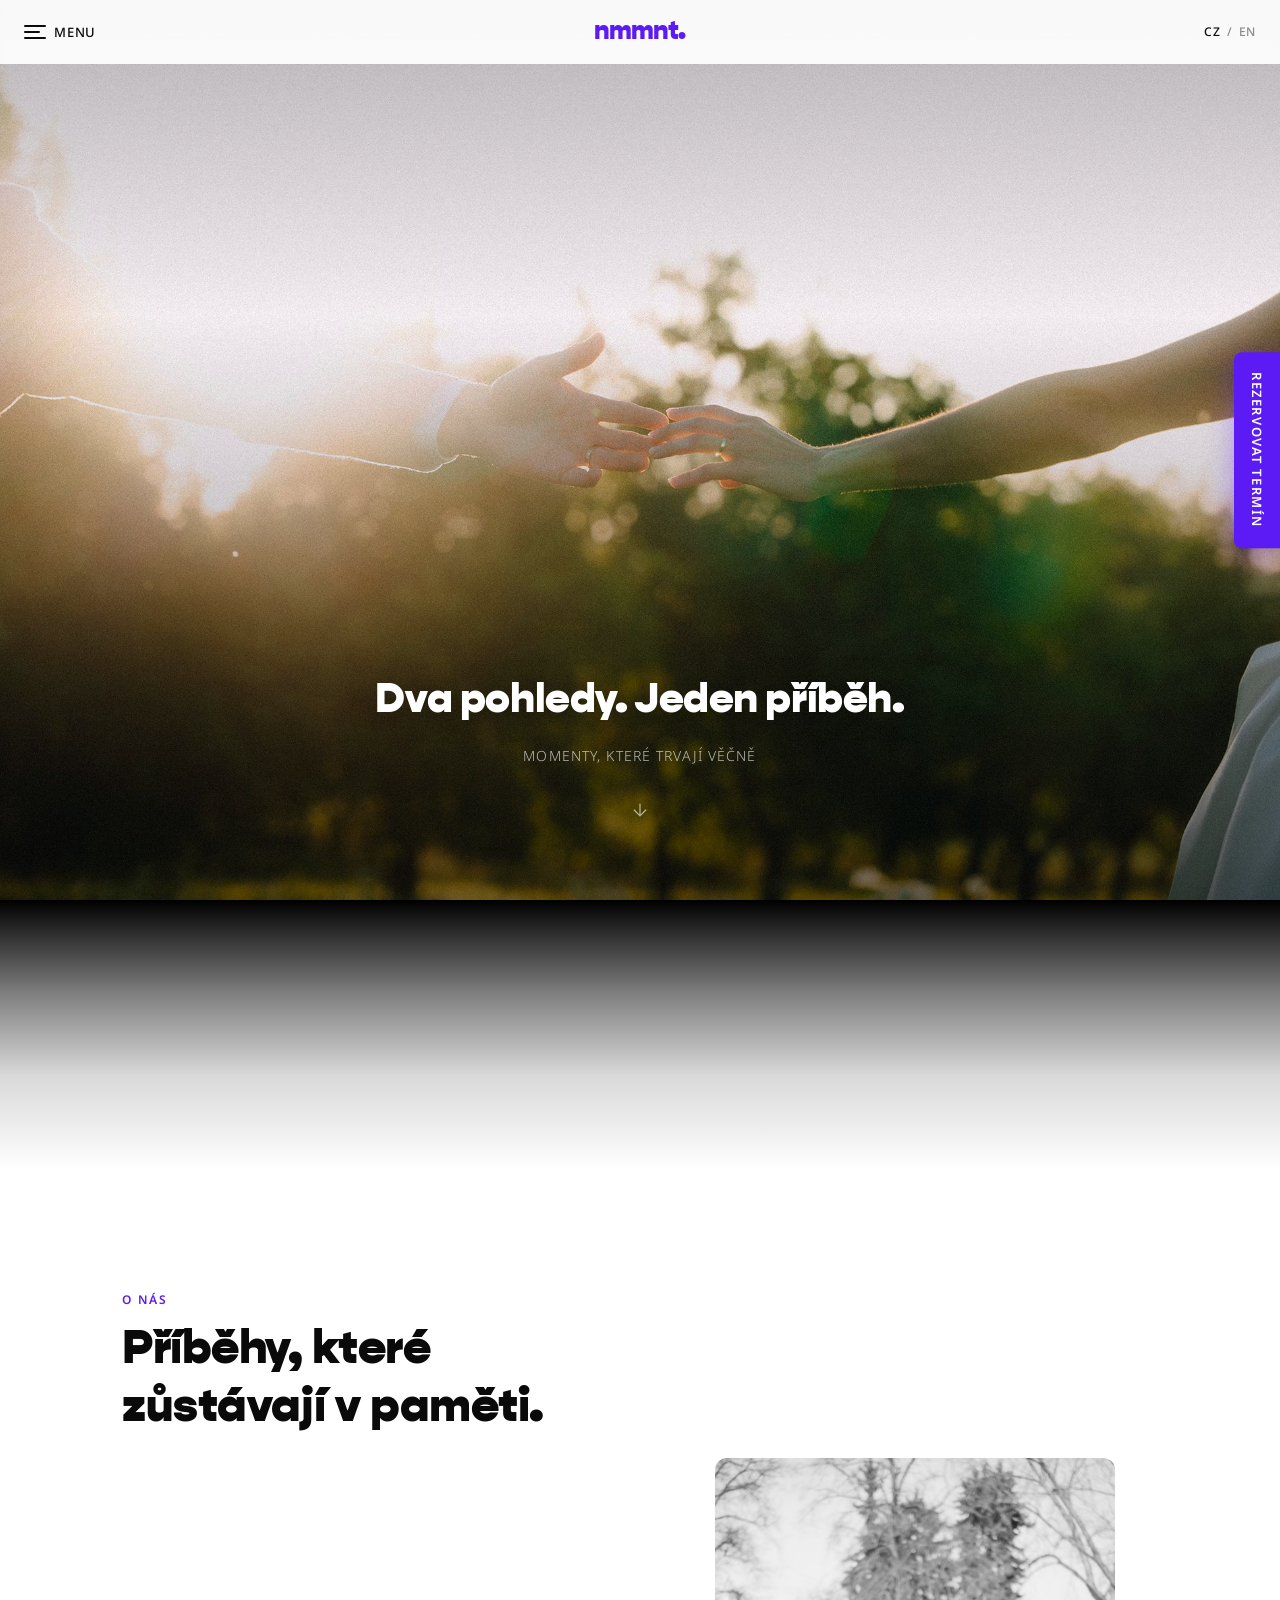
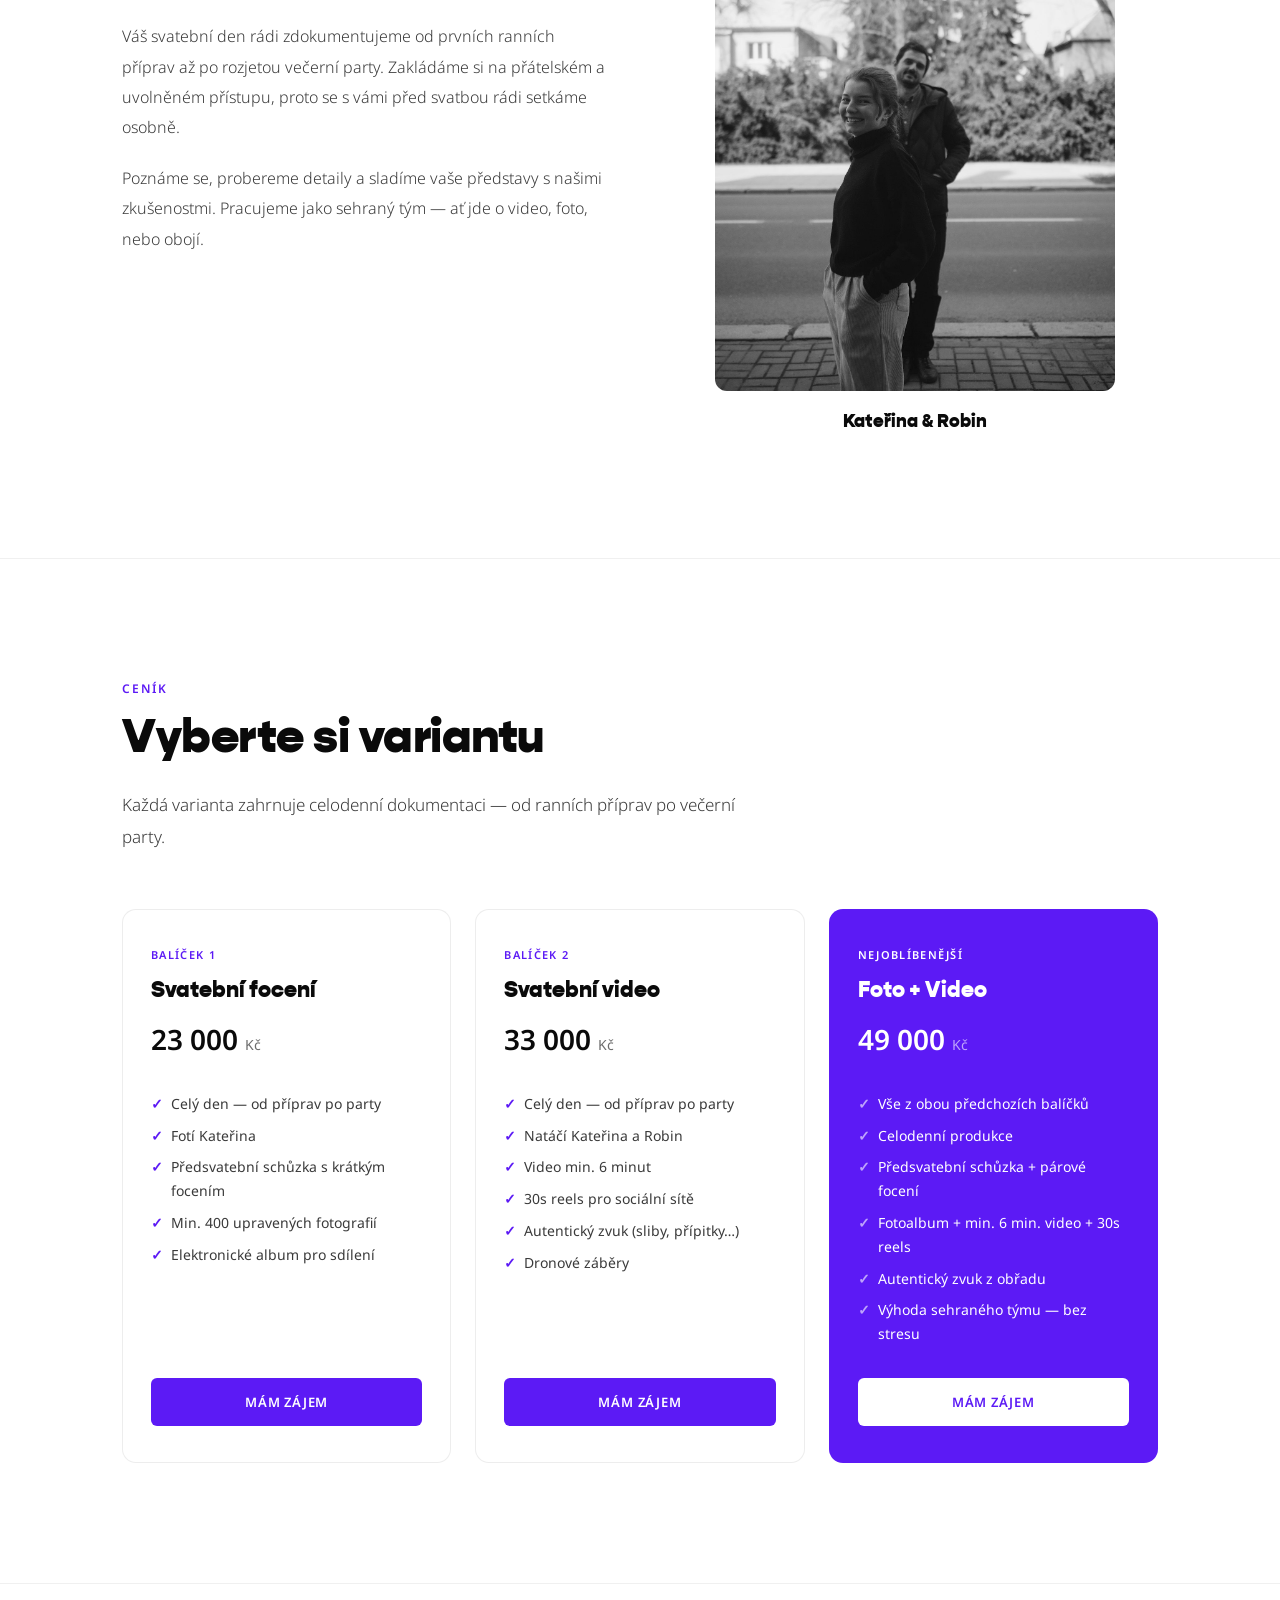
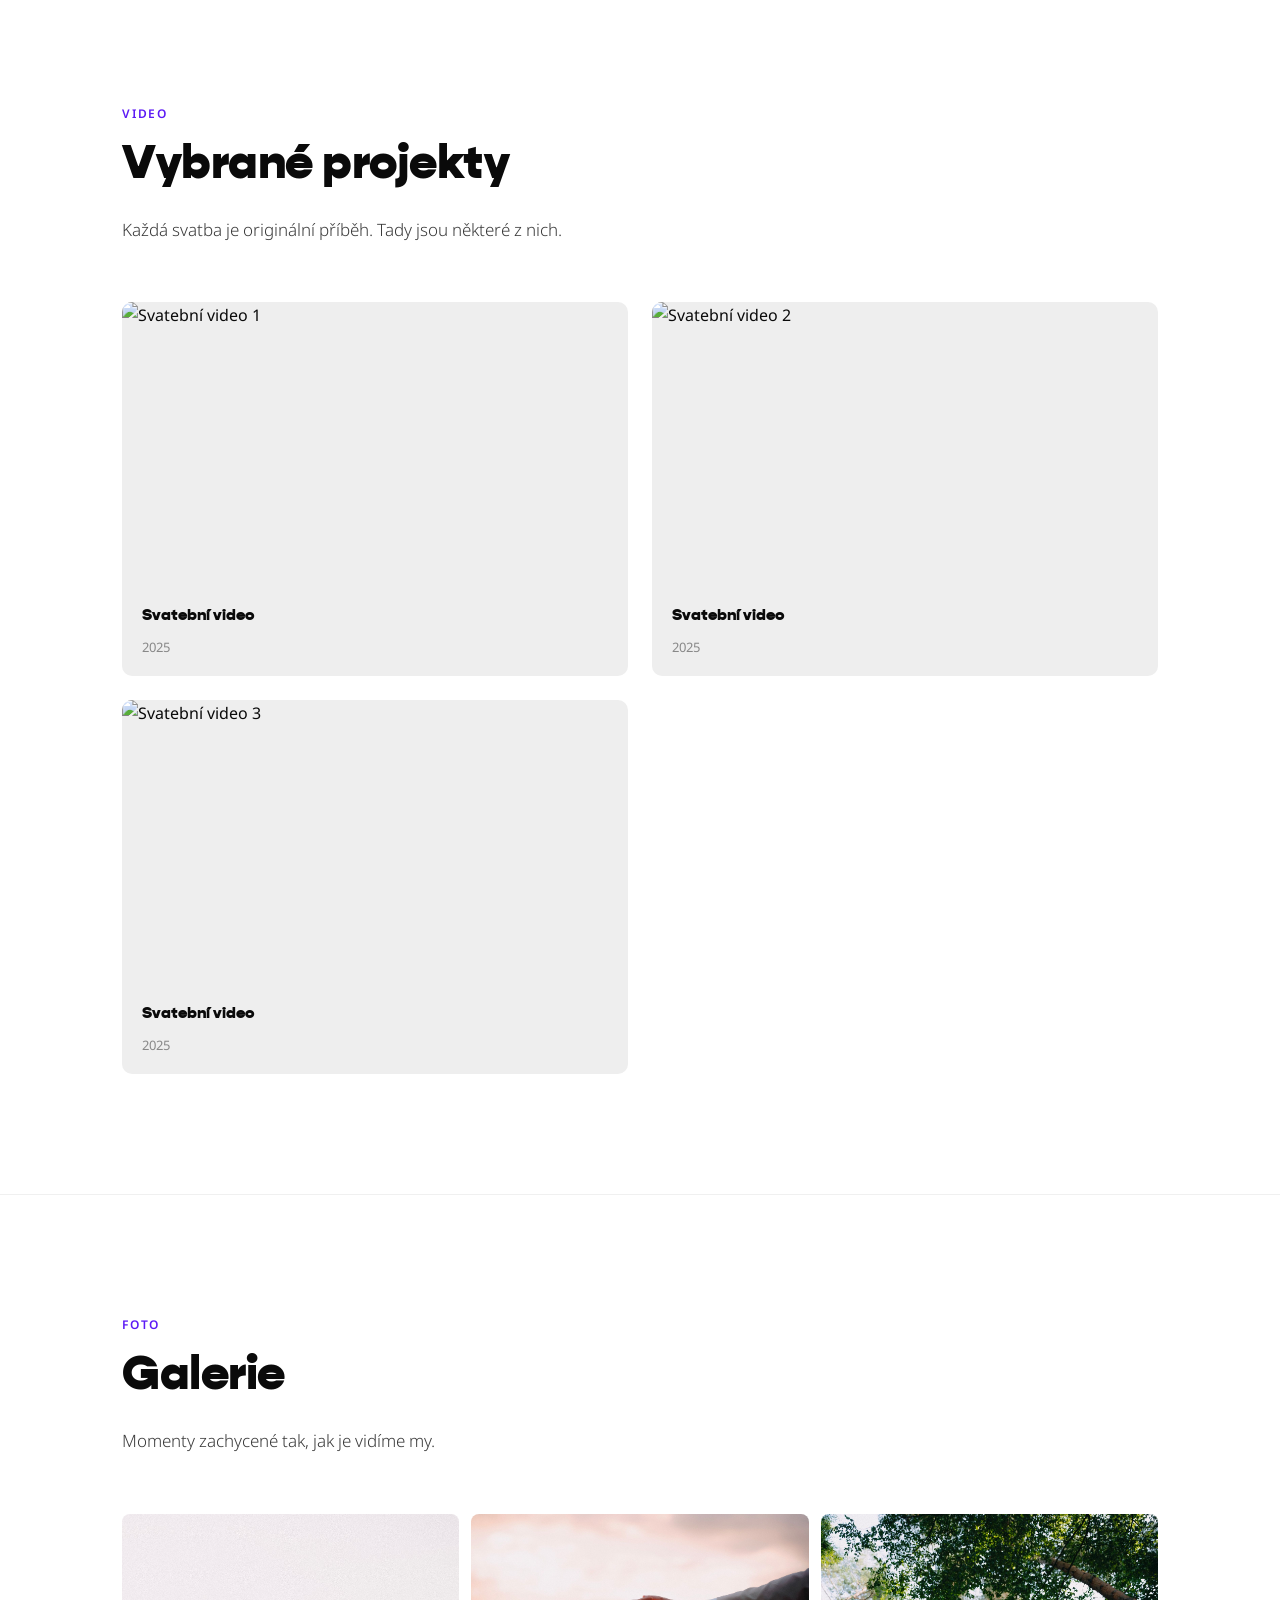
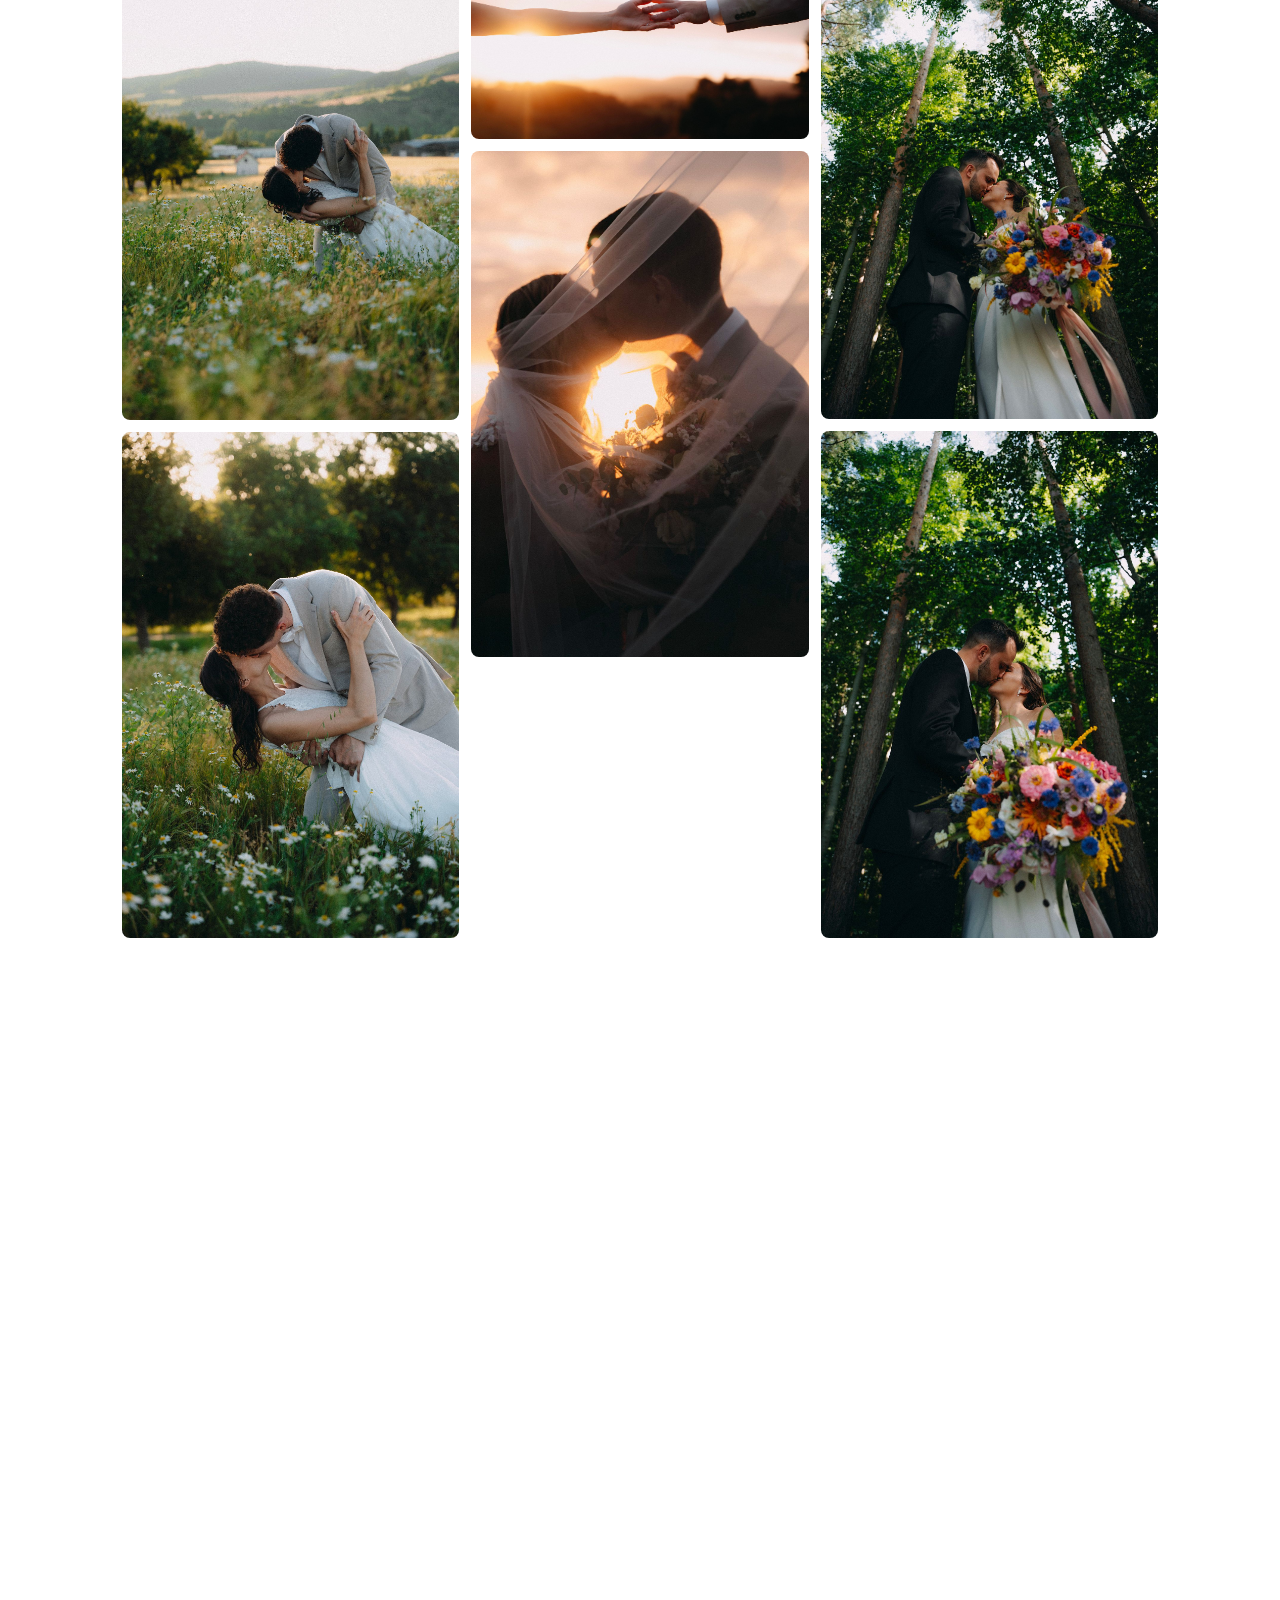
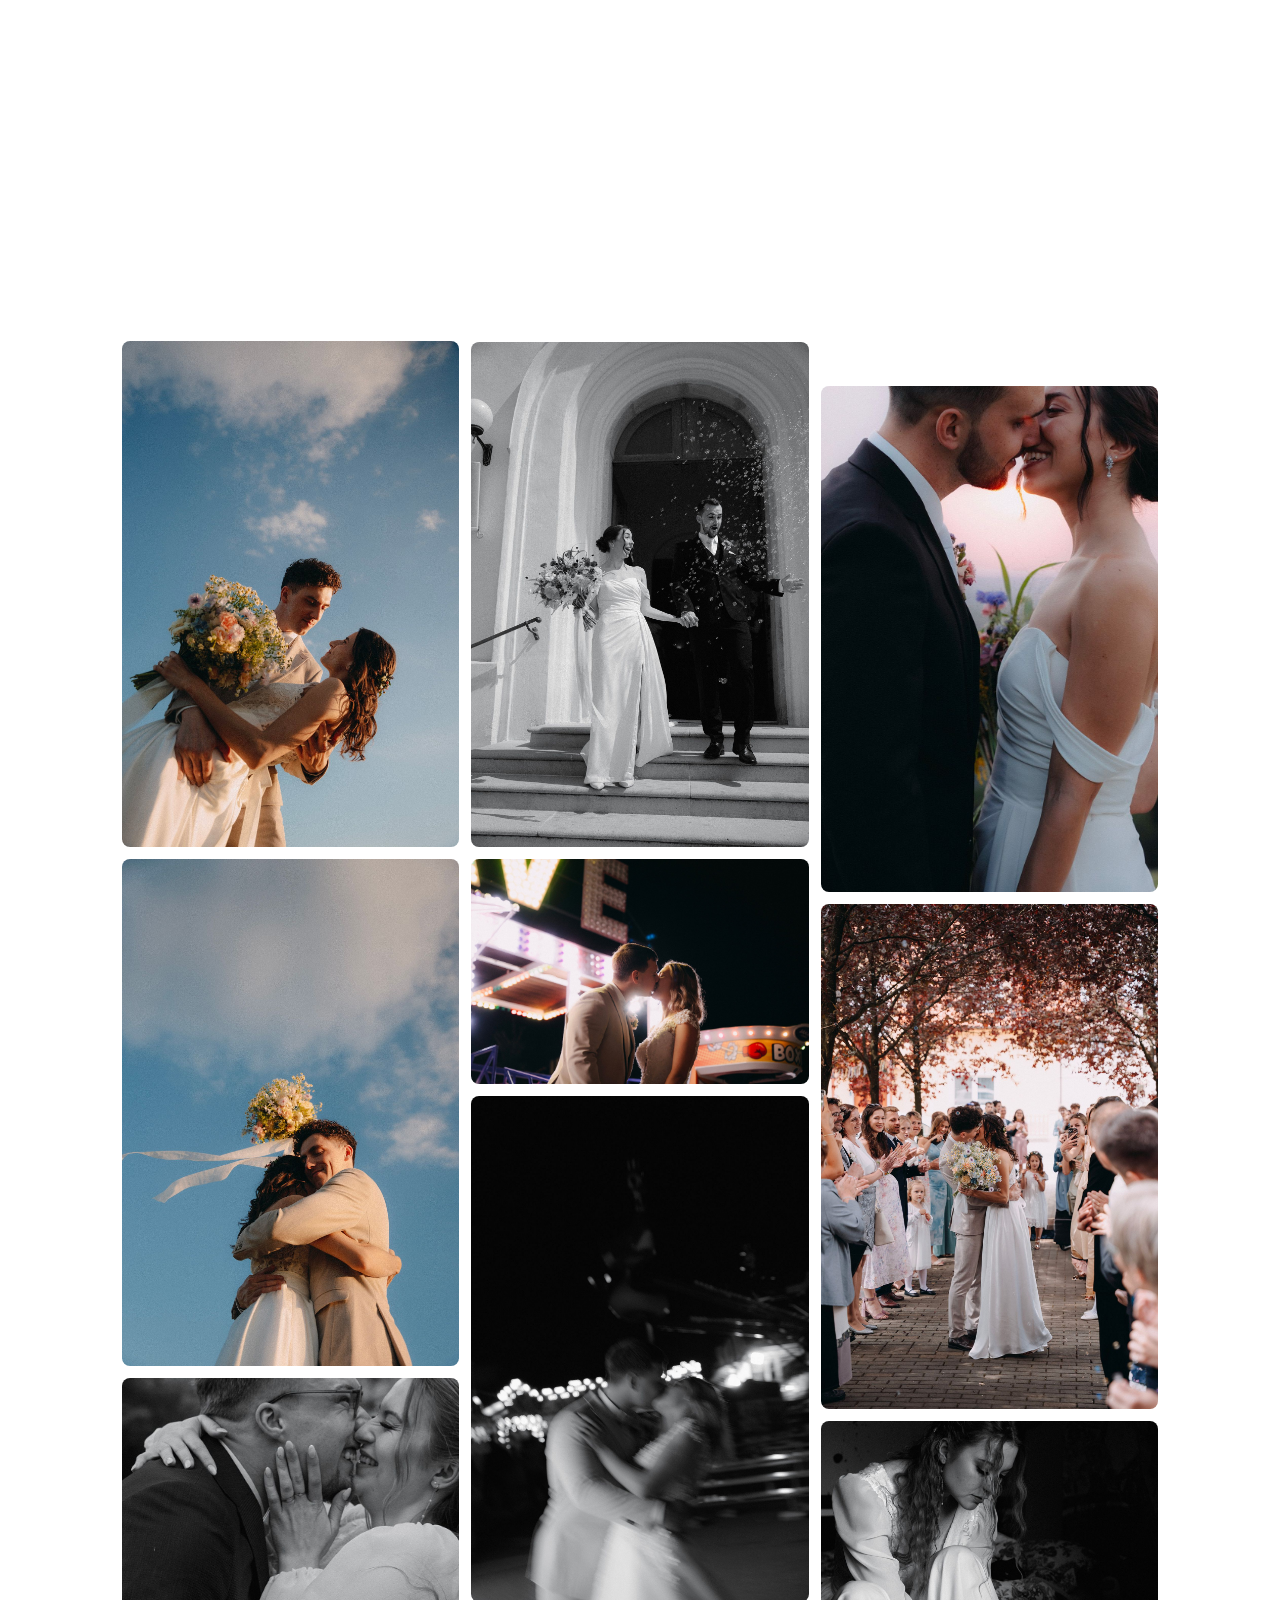
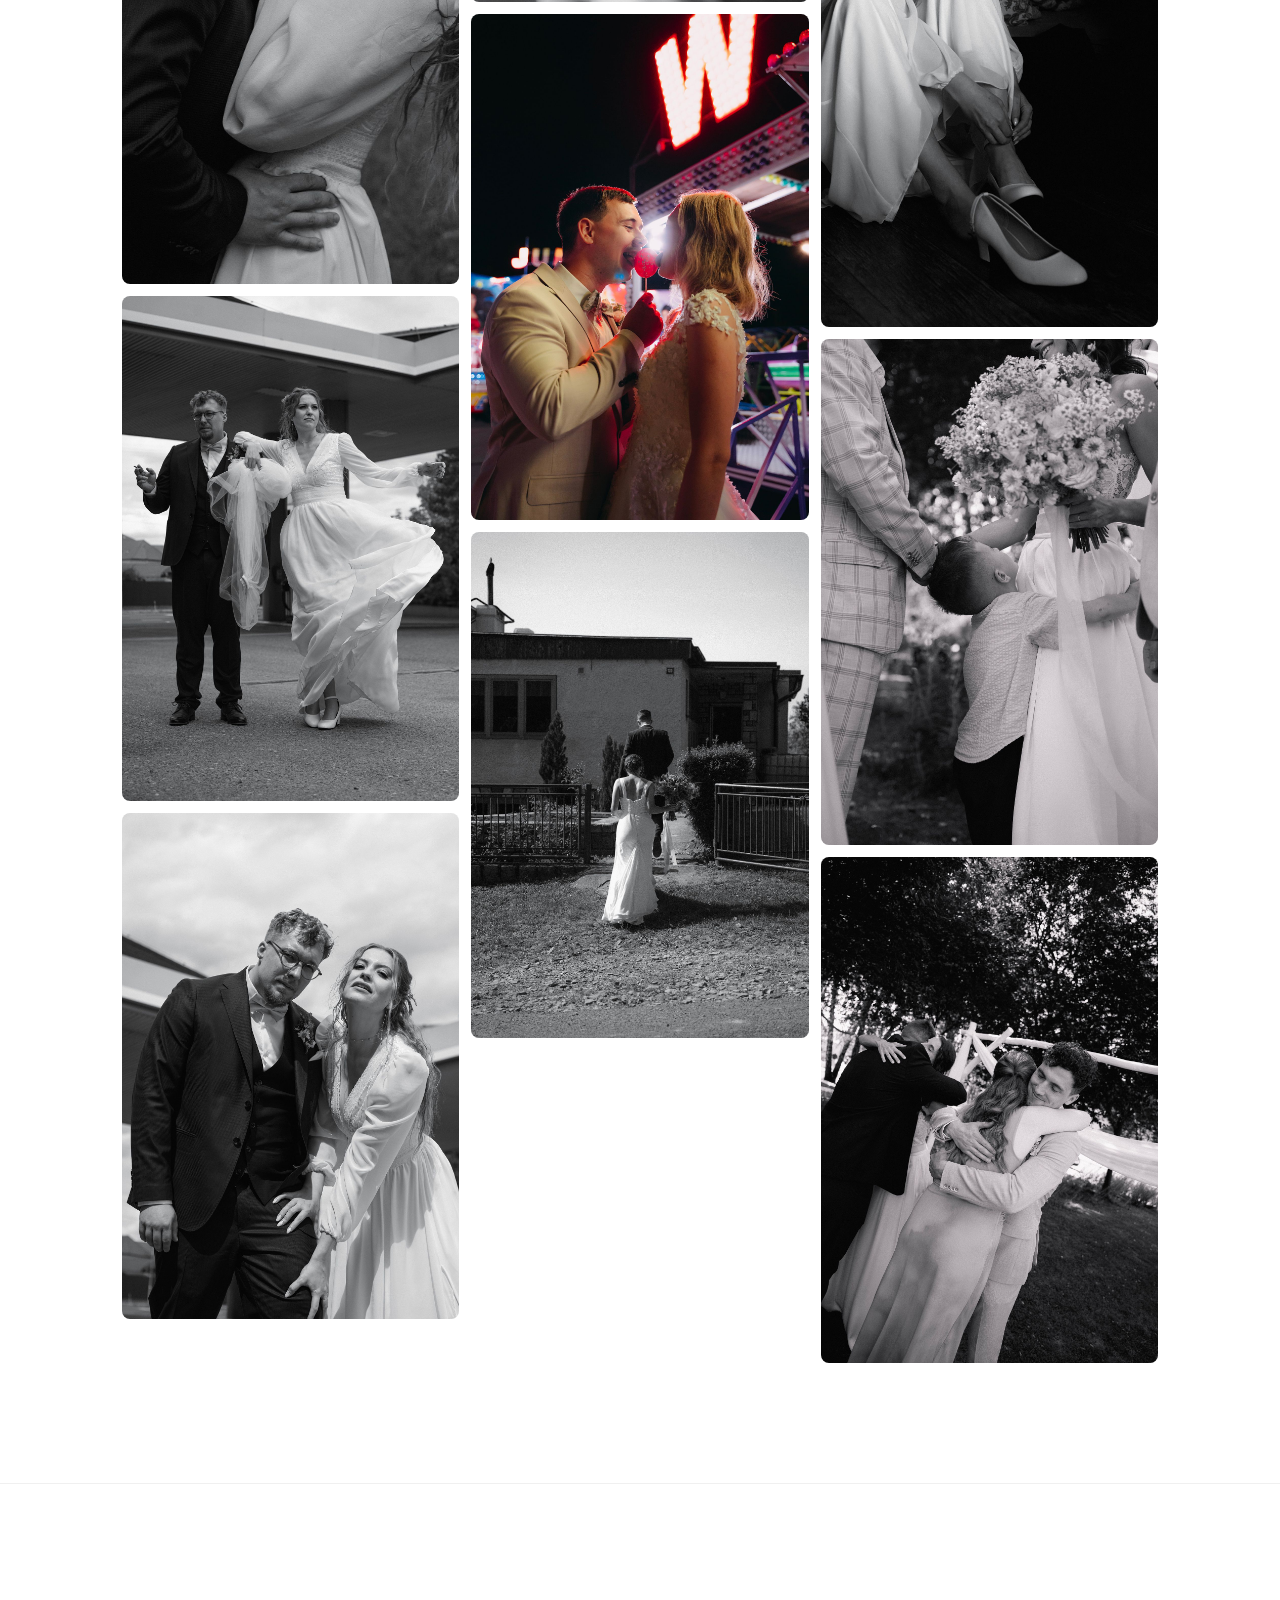
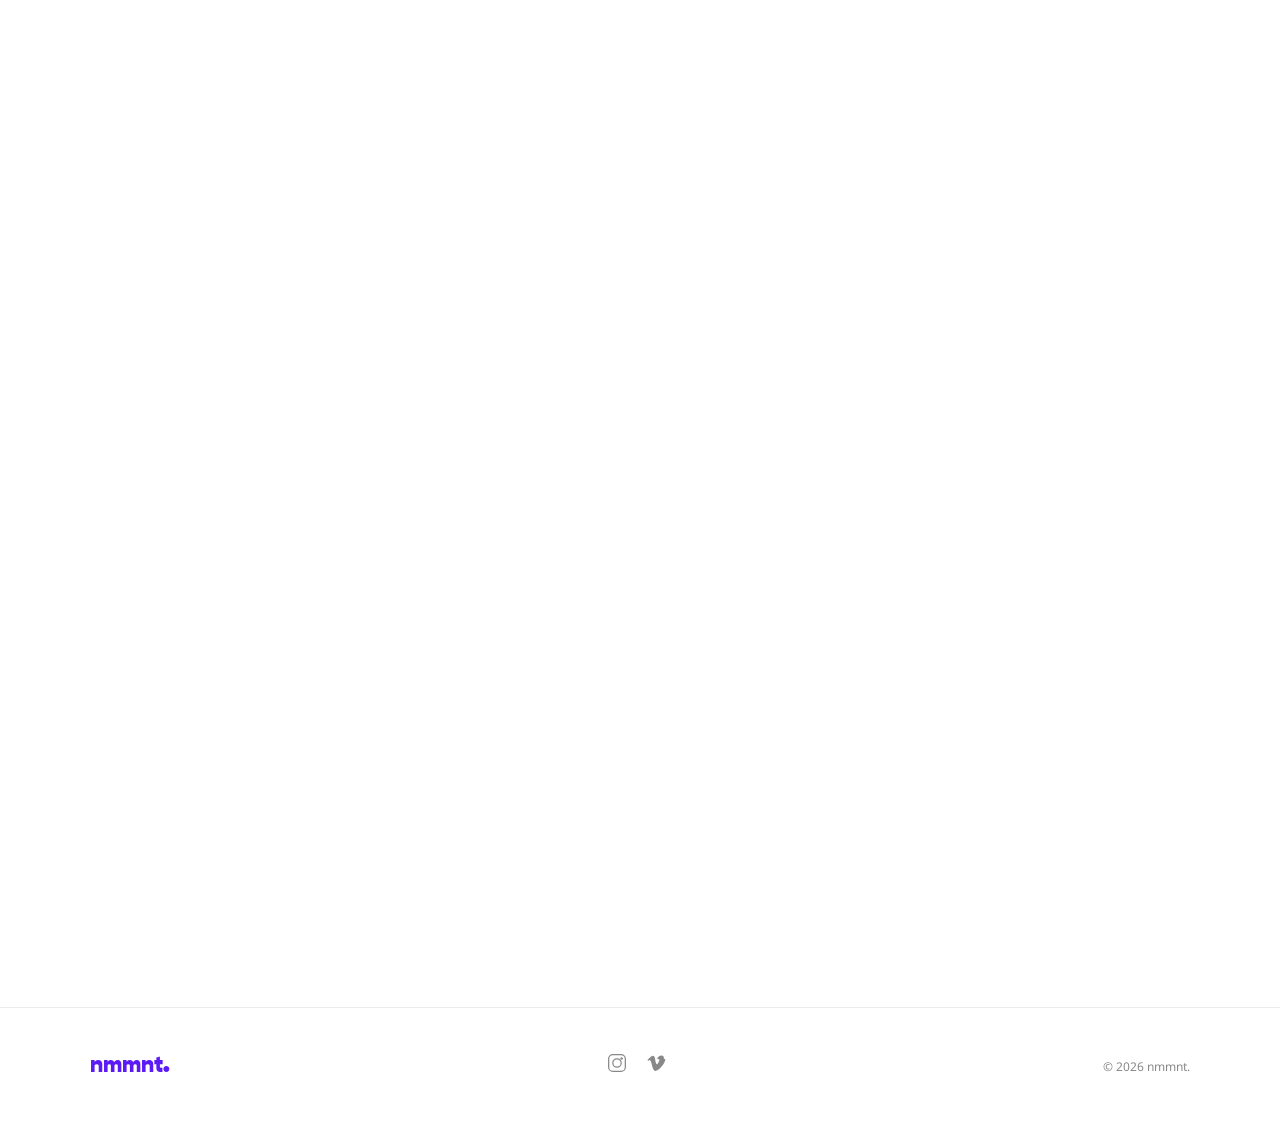
==== commit c844b147: "Update index.html" ====
--- a/index.html
+++ b/index.html
@@ -953,7 +953,7 @@
                             <li>Celý den — od příprav po party</li>
                             <li>Fotí Kateřina</li>
                             <li>Předsvatební schůzka s krátkým focením</li>
-                            <li>Cca 400 upravených fotografií</li>
+                            <li>Min. 400 upravených fotografií</li>
                             <li>Elektronické album pro sdílení</li>
                         </ul>
                         <a href="#contact" class="pricing-cta">Mám zájem</a>
@@ -982,7 +982,7 @@
                             <li>Vše z obou předchozích balíčků</li>
                             <li>Celodenní produkce</li>
                             <li>Předsvatební schůzka + párové focení</li>
-                            <li>Fotoalbum + 6–10 min video + 30s reels</li>
+                            <li>Fotoalbum + min. 6 min. video + 30s reels</li>
                             <li>Autentický zvuk z obřadu</li>
                             <li>Výhoda sehraného týmu — bez stresu</li>
                         </ul>
